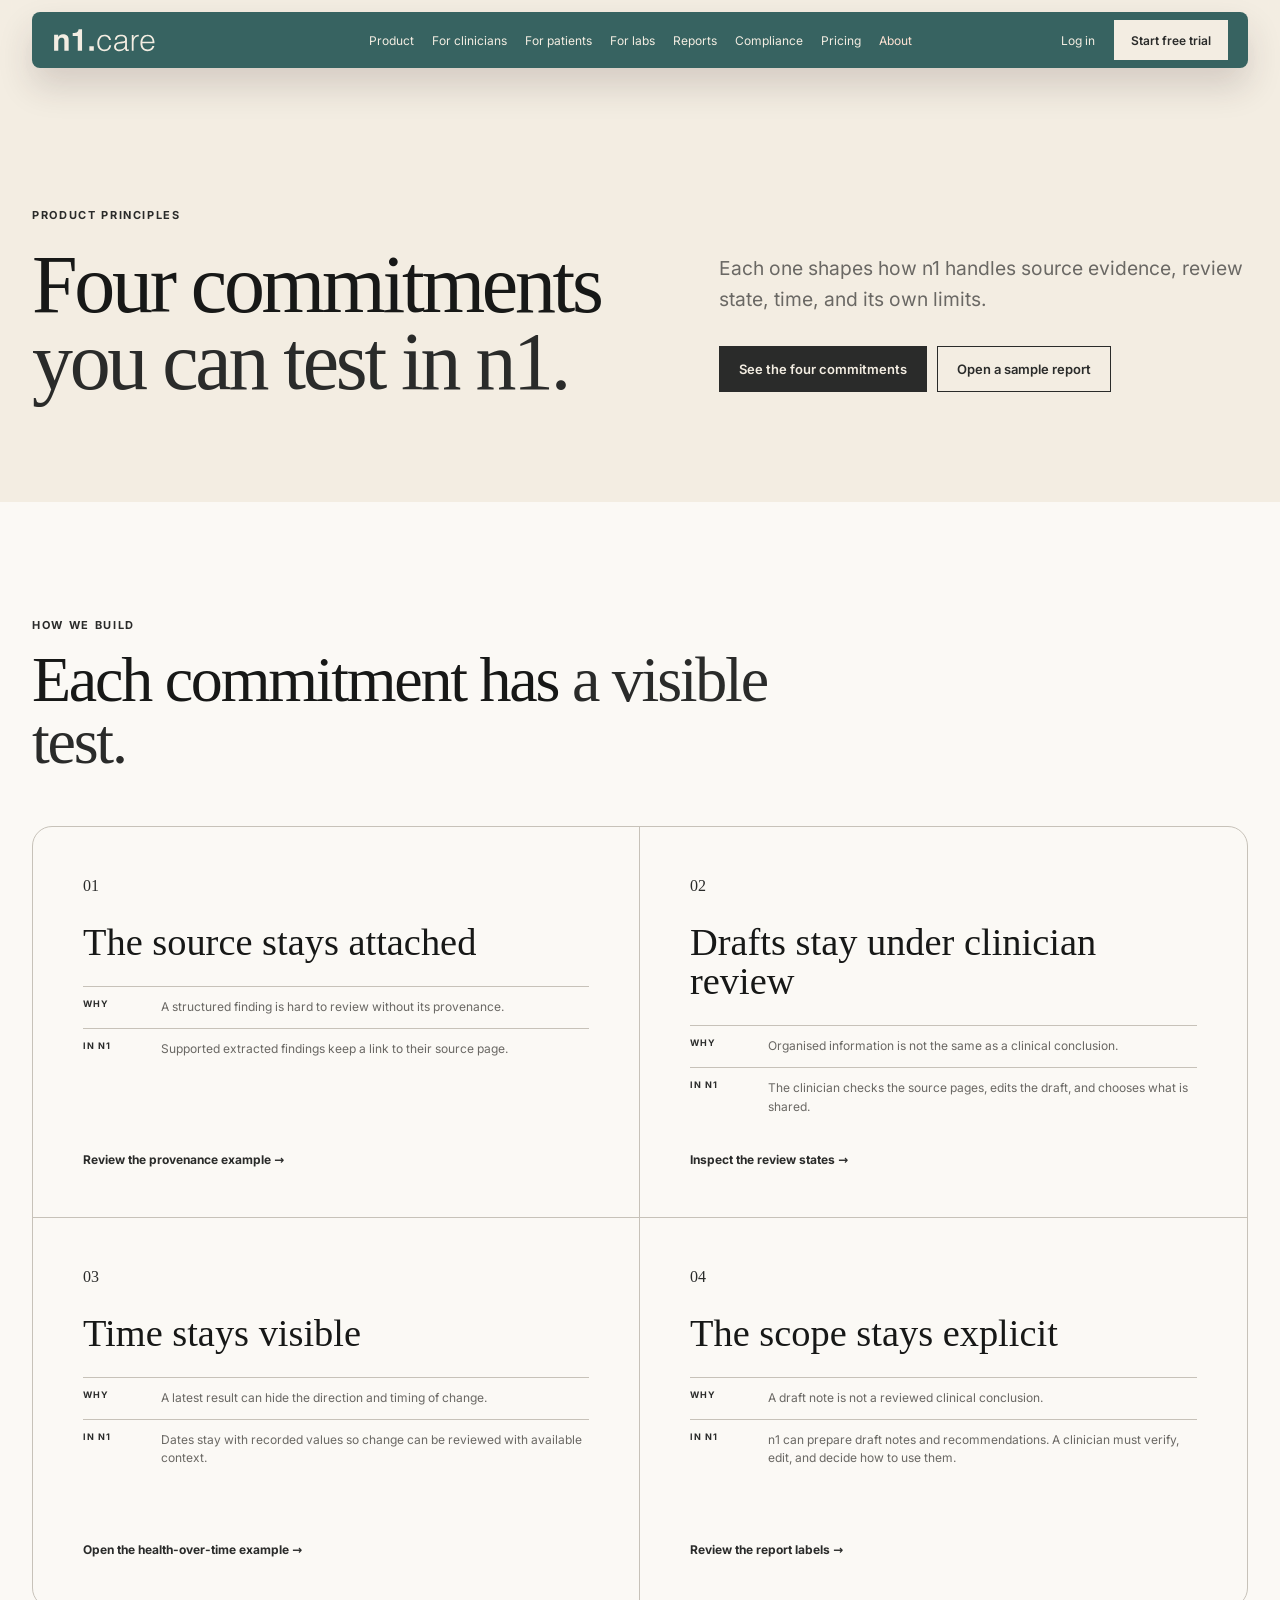
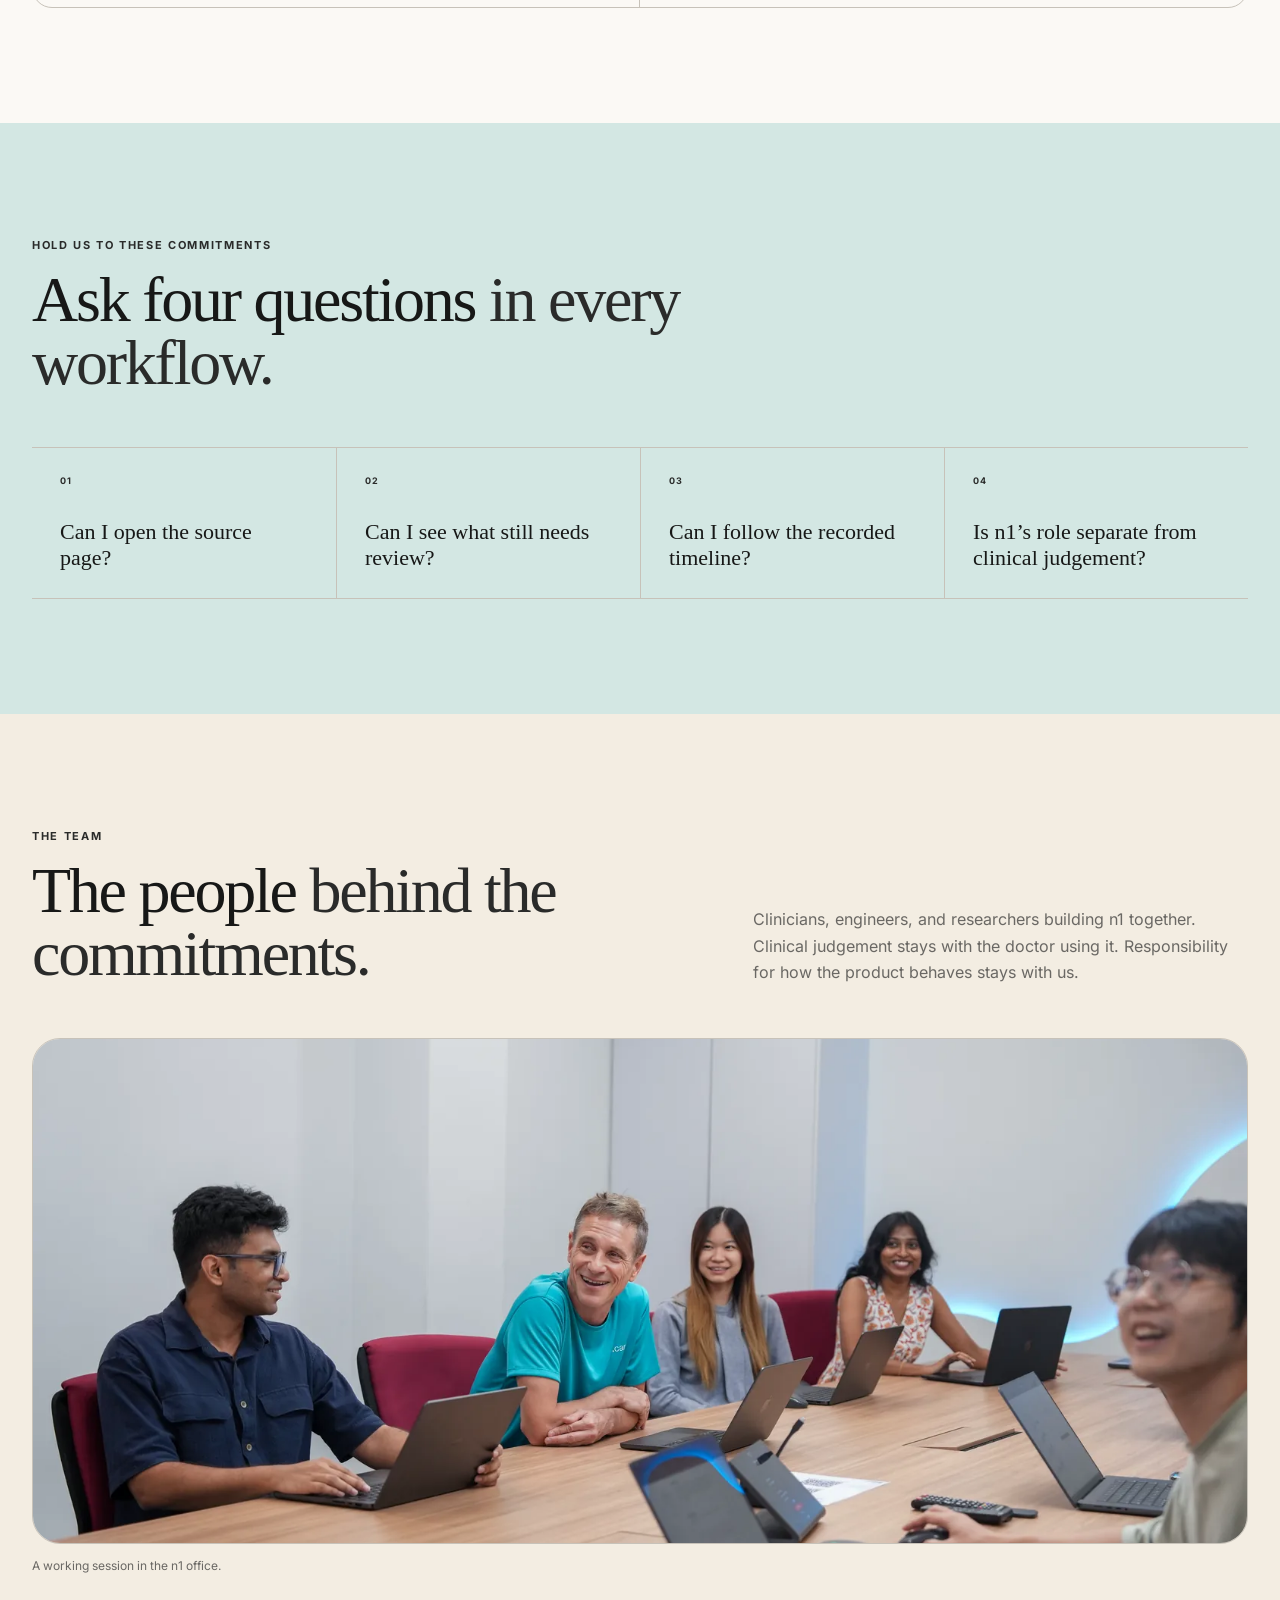
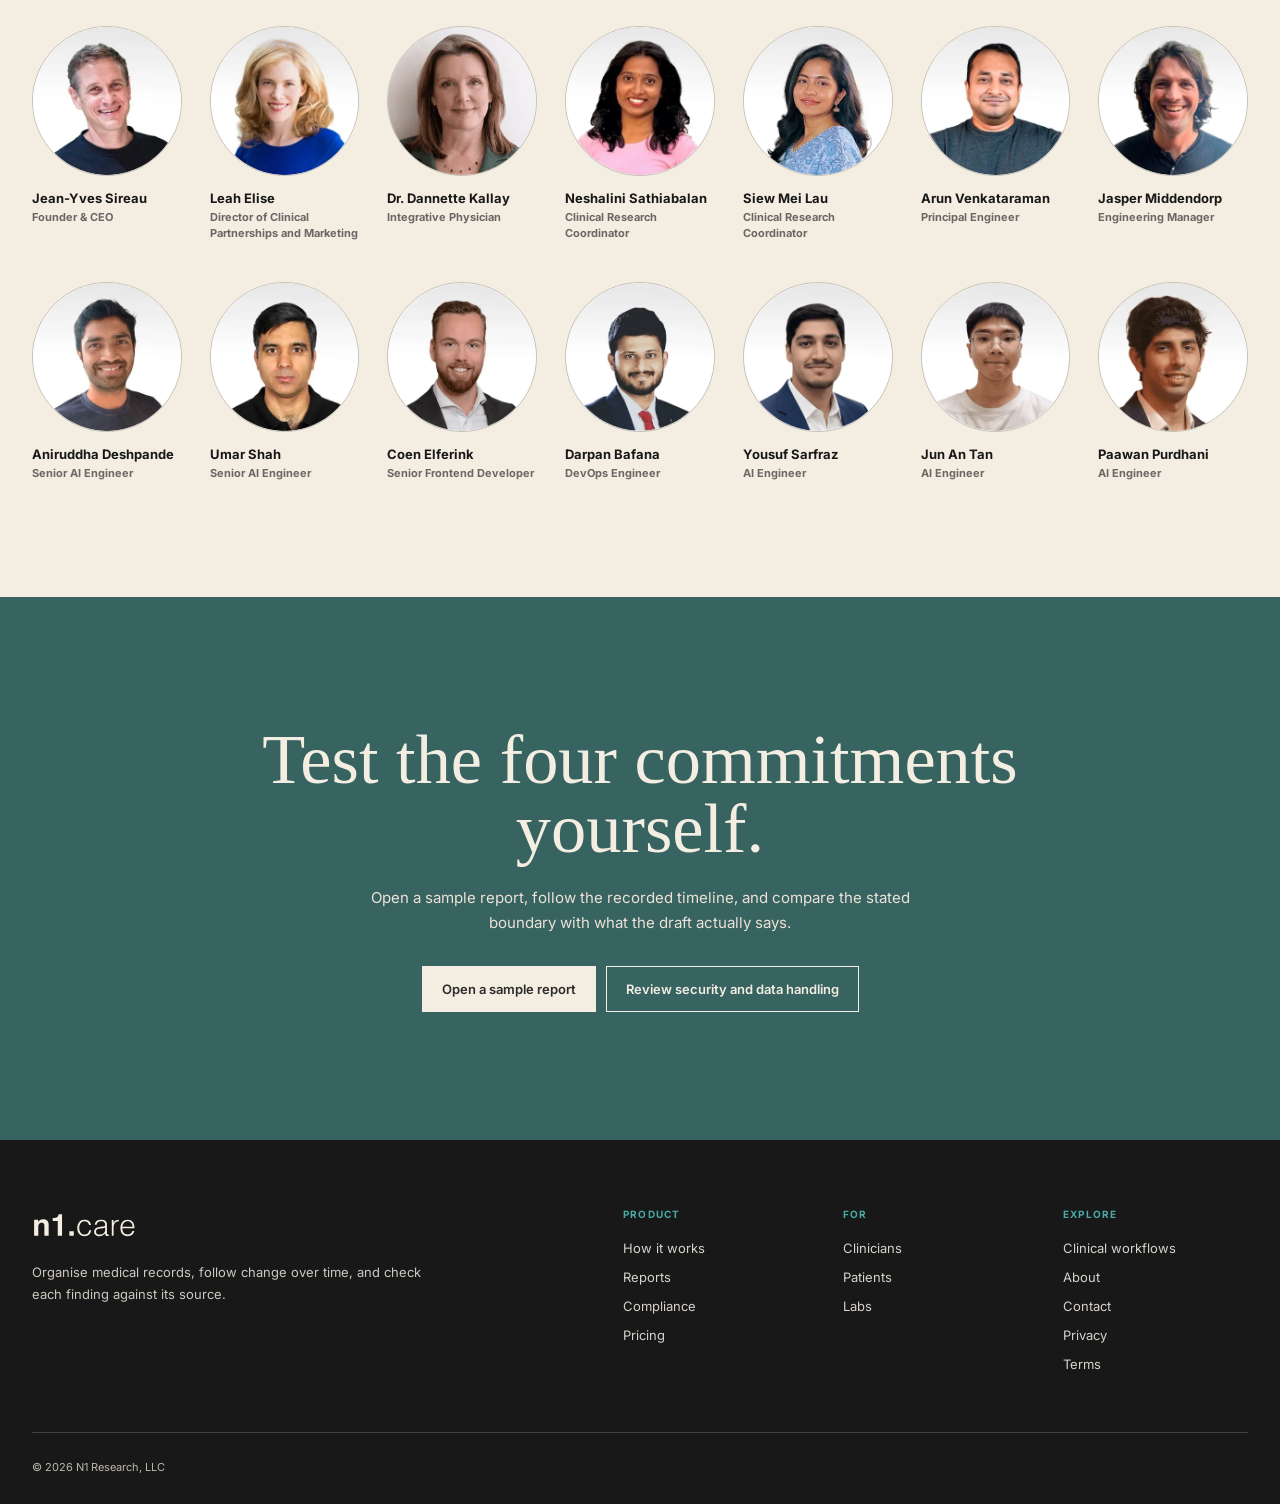
==== about.html @ 218a53e7 "Clarify about and reports copy; clinician review; smoked-birch; pipe titles" ====
<!doctype html>
<html lang="en">
<head>
<meta charset="utf-8">
<meta name="viewport" content="width=device-width,initial-scale=1">
<meta name="robots" content="noindex, nofollow">
<title>Product principles | n1.care</title>
<meta name="description" content="Four testable commitments that shape how n1 handles source evidence, review state, time, and clinical boundaries.">
  <meta name="theme-color" content="#2a2b2a">
<link rel="icon" href="assets/n1-logo.svg" type="image/svg+xml">
<link rel="stylesheet" href="art-directions.css">
<link rel="stylesheet" href="marketing-pages.css">
<link rel="stylesheet" href="buttons.css">
<link rel="stylesheet" href="brand-tokens.css">
<link rel="stylesheet" href="smoked-birch-overrides.css">
<script defer src="marketing-pages.js">
</script>
</head>
<body class="tonal marketing-page">
<a class="skip-link" href="#main">Skip to content</a>
<nav class="marketing-nav" aria-label="Primary navigation">
<div class="shell marketing-nav-inner">
<a href="index.html" aria-label="n1.care home">
<span class="logo" aria-hidden="true">
</span>
</a>
<div class="marketing-links">
<a href="product.html">Product</a>
<a href="clinicians.html">For clinicians</a>
<a href="patients.html">For patients</a>
<a href="labs.html">For labs</a>
<a href="reports.html">Reports</a>
<a href="compliance.html">Compliance</a>
<a href="pricing.html">Pricing</a>
<a href="about.html" aria-current="page">About</a>
</div>
<div class="marketing-actions">
<a class="login-link" href="https://app.n1.care/login">Log in</a>
<a class="button sm" href="https://app.n1.care/signup">Start free trial</a>
</div>
<button class="marketing-toggle" type="button" aria-label="Open navigation" aria-expanded="false">
<span>
</span>
</button>
</div>
</nav>
<main id="main">
<header class="page-hero">
<div class="shell page-hero-grid">
<div>
<span class="page-kicker">Product principles</span>
<h1>Four commitments <em>you can test in n1.</em>
</h1>
</div>
<div class="page-hero-copy">
<p>Each one shapes how n1 handles source evidence, review state, time, and its own limits.</p>
<div class="page-actions">
<a class="button" href="#principles">See the four commitments</a>
<a class="button secondary" href="Health_summary_demo-1.html">Open a sample report</a>
</div>
</div>
</div>
</header>
<section class="page-section paper" id="principles">
<div class="shell">
<div class="section-head">
<span class="page-kicker">How we build</span>
<h2>Each commitment has <em>a visible test.</em>
</h2>
</div>
<div class="principle-commitments">
<article class="principle-commitment">
<span>01</span>
<h3>The source stays attached</h3>
<dl><div><dt>Why</dt><dd>A structured finding is hard to review without its provenance.</dd></div><div><dt>In n1</dt><dd>Supported extracted findings keep a link to their source page.</dd></div></dl>
<a class="text-link" href="compliance.html#evidence">Review the provenance example →</a>
</article>
<article class="principle-commitment">
<span>02</span>
<h3>Drafts stay under clinician review</h3>
<dl><div><dt>Why</dt><dd>Organised information is not the same as a clinical conclusion.</dd></div><div><dt>In n1</dt><dd>The clinician checks the source pages, edits the draft, and chooses what is shared.</dd></div></dl>
<a class="text-link" href="compliance.html#report-review">Inspect the review states →</a>
</article>
<article class="principle-commitment">
<span>03</span>
<h3>Time stays visible</h3>
<dl><div><dt>Why</dt><dd>A latest result can hide the direction and timing of change.</dd></div><div><dt>In n1</dt><dd>Dates stay with recorded values so change can be reviewed with available context.</dd></div></dl>
<a class="text-link" href="LHR_demo-1.html">Open the health-over-time example →</a>
</article>
<article class="principle-commitment">
<span>04</span>
<h3>The scope stays explicit</h3>
<dl><div><dt>Why</dt><dd>A draft note is not a reviewed clinical conclusion.</dd></div><div><dt>In n1</dt><dd>n1 can prepare draft notes and recommendations. A clinician must verify, edit, and decide how to use them.</dd></div></dl>
<a class="text-link" href="reports.html">Review the report labels →</a>
</article>
</div>
</div>
</section>
<section class="page-section blush">
<div class="shell">
<div class="section-head"><span class="page-kicker">Hold us to these commitments</span><h2>Ask four questions <em>in every workflow.</em></h2></div>
<ol class="principle-questions"><li><span>01</span>Can I open the source page?</li><li><span>02</span>Can I see what still needs review?</li><li><span>03</span>Can I follow the recorded timeline?</li><li><span>04</span>Is n1’s role separate from clinical judgement?</li></ol>
</div>
</section>
<section class="page-section" id="team">
<div class="shell">
<div class="section-head split">
<div>
<span class="page-kicker">The team</span>
<h2>The people <em>behind the commitments.</em>
</h2>
</div>
<p>Clinicians, engineers, and researchers building n1 together. Clinical judgement stays with the doctor using it. Responsibility for how the product behaves stays with us.</p>
</div>
<figure class="team-photo">
<img src="assets/team-life/n1-team-table.webp" alt="Members of the n1 team working together around a table" width="1600" height="900" loading="lazy" decoding="async">
<figcaption>A working session in the n1 office.</figcaption>
</figure>
<div class="team-grid">
<article class="team-member"><img src="assets/team/jean-yves-sireau.webp" alt="Jean-Yves Sireau" width="320" height="320" loading="lazy" decoding="async"><b>Jean-Yves Sireau<span>Founder &amp; CEO</span></b></article>
<article class="team-member"><img src="assets/team/leah-elise.webp" alt="Leah Elise" width="320" height="320" loading="lazy" decoding="async"><b>Leah Elise<span>Director of Clinical Partnerships and Marketing</span></b></article>
<article class="team-member"><img src="assets/team/dannette-kallay.webp" alt="Dr. Dannette Kallay" width="320" height="275" loading="lazy" decoding="async"><b>Dr. Dannette Kallay<span>Integrative Physician</span></b></article>
<article class="team-member"><img src="assets/team/neshalini-sathiabalan.webp" alt="Neshalini Sathiabalan" width="320" height="320" loading="lazy" decoding="async"><b>Neshalini Sathiabalan<span>Clinical Research Coordinator</span></b></article>
<article class="team-member"><img src="assets/team/siew-mei-lau.webp" alt="Siew Mei Lau" width="320" height="320" loading="lazy" decoding="async"><b>Siew Mei Lau<span>Clinical Research Coordinator</span></b></article>
<article class="team-member"><img src="assets/team/arun-venkataraman.webp" alt="Arun Venkataraman" width="320" height="320" loading="lazy" decoding="async"><b>Arun Venkataraman<span>Principal Engineer</span></b></article>
<article class="team-member"><img src="assets/team/jasper-middendorp.webp" alt="Jasper Middendorp" width="320" height="320" loading="lazy" decoding="async"><b>Jasper Middendorp<span>Engineering Manager</span></b></article>
<article class="team-member"><img src="assets/team/aniruddha-deshpande.webp" alt="Aniruddha Deshpande" width="320" height="320" loading="lazy" decoding="async"><b>Aniruddha Deshpande<span>Senior AI Engineer</span></b></article>
<article class="team-member"><img src="assets/team/umar-shah.webp" alt="Umar Shah" width="320" height="320" loading="lazy" decoding="async"><b>Umar Shah<span>Senior AI Engineer</span></b></article>
<article class="team-member"><img src="assets/team/coen-elferink.webp" alt="Coen Elferink" width="320" height="320" loading="lazy" decoding="async"><b>Coen Elferink<span>Senior Frontend Developer</span></b></article>
<article class="team-member"><img src="assets/team/darpan-bafana.webp" alt="Darpan Bafana" width="320" height="320" loading="lazy" decoding="async"><b>Darpan Bafana<span>DevOps Engineer</span></b></article>
<article class="team-member"><img src="assets/team/yousuf-sarfraz.webp" alt="Yousuf Sarfraz" width="320" height="320" loading="lazy" decoding="async"><b>Yousuf Sarfraz<span>AI Engineer</span></b></article>
<article class="team-member"><img src="assets/team/jun-an-tan.webp" alt="Jun An Tan" width="320" height="320" loading="lazy" decoding="async"><b>Jun An Tan<span>AI Engineer</span></b></article>
<article class="team-member"><img src="assets/team/paawan-purdhani.webp" alt="Paawan Purdhani" width="320" height="320" loading="lazy" decoding="async"><b>Paawan Purdhani<span>AI Engineer</span></b></article>
</div>
</div>
</section>
<section class="page-close">
<div class="shell">
<h2>Test the four commitments yourself.</h2>
<p>Open a sample report, follow the recorded timeline, and compare the stated boundary with what the draft actually says.</p>
<div class="page-actions">
<a class="button" href="Health_summary_demo-1.html">Open a sample report</a>
<a class="button secondary" href="compliance.html">Review security and data handling</a>
</div>
</div>
</section>
</main>
<footer class="marketing-footer">
<div class="shell">
<div class="marketing-footer-top">
<div class="marketing-footer-brand">
<a href="index.html" aria-label="n1.care home">
<span class="logo" aria-hidden="true">
</span>
</a>
<p>Organise medical records, follow change over time, and check each finding against its source.</p>
</div>
<div class="marketing-footer-links">
<div>
<strong>Product</strong>
<a href="product.html">How it works</a>
<a href="reports.html">Reports</a>
<a href="compliance.html">Compliance</a>
<a href="pricing.html">Pricing</a>
</div>
<div>
<strong>For</strong>
<a href="clinicians.html">Clinicians</a>
<a href="patients.html">Patients</a>
<a href="labs.html">Labs</a>
</div>
<div>
<strong>Explore</strong>
<a href="case-studies.html">Clinical workflows</a>
<a href="about.html">About</a>
<a href="contact.html">Contact</a>
<a href="https://app.n1.care/privacy-policy">Privacy</a>
<a href="https://app.n1.care/terms-of-service">Terms</a>
</div>
</div>
</div>
<div class="marketing-footer-bottom">© 2026 N1 Research, LLC</div>
</div>
</footer>
</body>
</html>
---- art-directions.css ----
@font-face { font-family: "Inter"; src: url("assets/fonts/inter-400.woff2") format("woff2"); font-weight: 400; font-display: swap; }
@font-face { font-family: "Inter"; src: url("assets/fonts/inter-600.woff2") format("woff2"); font-weight: 600; font-display: swap; }
@font-face { font-family: "Inter"; src: url("assets/fonts/inter-700.woff2") format("woff2"); font-weight: 700; font-display: swap; }

/* Radius comes from brand-tokens.css (--n1-radius-*), which every page here
   loads. Nothing in this file states a corner in pixels any more: there used
   to be sixteen distinct literals across this file and marketing-pages.css —
   10, 12, 13, 16, 18, 20, 22, 24, 26, 30 — so two cards of the same weight
   could differ by 2px for no recoverable reason.

     sm/md   0px     every control: buttons, inputs, selects
     lg/xl   2/4px   hairline insets, progress bars, tiny doc glyphs
     2xl     8px     bars, chips, small insets
     3xl     12px    small cards, tiles, thumbnails
     4xl     20px    cards, panels, product surfaces — the workhorse
     5xl     28px    full-bleed frames and media
     full    9999px  pills, badges, toggles, avatars — never a button

   Pick the step that matches the surface's footprint. 50% stays literal
   because it means "circle", not a radius on a scale. */
:root { --sans: "Inter", ui-sans-serif, system-ui, sans-serif; --serif: Iowan Old Style, Baskerville, "Times New Roman", serif; --ease: cubic-bezier(.2,.75,.25,1); }
* { box-sizing: border-box; }
html { scroll-behavior: smooth; background: var(--wine); }
body { margin: 0; overflow-x: hidden; font-family: var(--sans); background: transparent; }
/* Full-viewport fixed colour layer (tennr-style): the whole page is one solid
   brand colour at every instant. It holds solid wine through the hero pin, then
   tweens to cream in one smooth temporal transition as the next section enters —
   never a spatial gradient band, never a muddy midpoint border. JS toggles
   .is-cream on it at the hero→.tonal-patterns seam. */
.scroll-bg { position: fixed; inset: 0; z-index: -1; pointer-events: none; background: var(--wine); transition: background-color .9s var(--ease); }
.scroll-bg.is-cream { background: var(--cream); }
img, svg, video, iframe { display: block; }
img, video { max-width: 100%; }
a { color: inherit; text-decoration: none; }
button { font: inherit; }
.sr-only { position: absolute; width: 1px; height: 1px; padding: 0; overflow: hidden; clip: rect(0,0,0,0); white-space: nowrap; border: 0; }
.skip-link { position: fixed; top: 8px; left: 8px; z-index: 1000; transform: translateY(-150%); padding: 10px 14px; background: #fff; color: #111; font-weight: 700; }
.skip-link:focus { transform: none; }
.shell { width: min(1320px, calc(100% - 64px)); margin-inline: auto; }
.logo { width: 104px; aspect-ratio: 258/87; display: block; background: currentColor; -webkit-mask: url("assets/n1-care-dark-green.svg") center/contain no-repeat; mask: url("assets/n1-care-dark-green.svg") center/contain no-repeat; }
.nav { position: absolute; z-index: 40; inset: 0 0 auto; height: 90px; display: flex; align-items: center; }
.nav-inner { width: min(1360px, calc(100% - 64px)); margin: auto; display: grid; grid-template-columns: 1fr auto 1fr; align-items: center; gap: 24px; }
.nav-links, .nav-actions { display: flex; align-items: center; gap: 22px; font-size: 13px; }
.nav-actions { justify-self: end; gap: 18px; }
/* Square, from --n1-radius-sm. The design system states the rule outright —
   "--n1-radius-full is for avatars and pills; it must never reach a button" —
   and the pages were breaking it in two different directions at once: this
   base rule made every CTA a 999px pill while `.tonal .button` overrode it to
   2px, so the motion heroes shipped a pill nav CTA directly above a squared-off
   hero CTA. Controls are square; only containers soften. */
.button { min-height: 46px; display: inline-flex; align-items: center; justify-content: center; gap: 13px; padding: 10px 19px; border: 1px solid currentColor; border-radius: var(--n1-radius-sm); font-size: 13px; font-weight: 600; transition: transform .2s ease, background .2s ease; }
.button:hover { transform: translateY(-2px); }
.eyebrow { margin: 0 0 22px; font-size: 11px; font-weight: 600; letter-spacing: .15em; text-transform: uppercase; }
.footer { padding: 72px 0 36px; }
.footer-row { padding-top: 30px; border-top: 1px solid currentColor; display: flex; align-items: end; justify-content: space-between; gap: 40px; }
.footer p { max-width: 450px; margin: 14px 0 0; font-size: 13px; line-height: 1.6; opacity: .65; }
.footer-links { display: flex; gap: 22px; font-size: 13px; }
.media-credit { position: absolute; right: 20px; bottom: 16px; z-index: 4; font-size: 10px; letter-spacing: .08em; text-transform: uppercase; opacity: .7; }

/* 01 — Neko-informed cinematic care. White editorial space, a saturated chapter and film-led storytelling. */
.cinema { --ink: #15322e; --chalk: #f6f3eb; --lime: #9fe3d4; --aqua: #70c9e8; --brick: #c75f49; background: #fff; color: var(--ink); }
.cinema .nav { color: #fff; }
.cinema .nav-inner { grid-template-columns: 1fr auto; }
.cinema .nav-links { display: none; }
.cinema .nav-actions .login { display: none; }
.cinema .button { background: #fff; color: var(--ink); border-color: #fff; }
.cinema-hero { position: relative; min-height: 100svh; overflow: hidden; display: grid; place-items: center; color: #fff; background: #172421; }
.cinema-hero video { position: absolute; inset: 0; width: 100%; height: 100%; object-fit: cover; object-position: 58% center; }
.cinema-hero::before { position: absolute; z-index: 1; inset: 0; content: ""; background: linear-gradient(180deg, rgba(9,19,17,.62), rgba(9,19,17,.14) 44%, rgba(9,19,17,.72)); }
.cinema-hero-copy { position: relative; z-index: 2; width: min(1100px, calc(100% - 56px)); padding: 150px 0 90px; text-align: center; }
.cinema-hero h1 { max-width: 1080px; margin: 0 auto; font-family: var(--sans); font-size: clamp(68px, 8.7vw, 132px); font-weight: 600; letter-spacing: -.07em; line-height: .88; }
.cinema-hero h1 em { color: var(--lime); font-family: var(--serif); font-weight: 400; }
.cinema-hero-copy > p:last-of-type { max-width: 630px; margin: 32px auto 0; font-size: clamp(16px,1.4vw,20px); line-height: 1.55; }
.cinema-scroll { position: absolute; z-index: 3; bottom: 24px; left: 50%; transform: translateX(-50%); font-size: 10px; letter-spacing: .16em; text-transform: uppercase; }
.cinema-intro { padding: clamp(130px,16vw,240px) 0; background: #fff; }
.cinema-intro-grid { display: grid; grid-template-columns: .65fr 1.7fr; gap: 8vw; }
.cinema-intro h2 { max-width: 980px; margin: 0; font-family: var(--sans); font-size: clamp(54px,7vw,104px); font-weight: 600; letter-spacing: -.06em; line-height: .94; }
.cinema-intro h2 em { color: var(--brick); font-family: var(--serif); font-weight: 400; }
.cinema-intro-copy { max-width: 580px; margin: 64px 0 0 auto; font-size: 19px; line-height: 1.65; }
.cinema-story { padding: 34px; background: var(--ink); color: var(--chalk); }
.cinema-story-frame { min-height: 820px; display: grid; grid-template-columns: .82fr 1.18fr; overflow: hidden; border-radius: var(--n1-radius-5xl); background: #244b44; }
.cinema-story-copy { padding: clamp(64px,7vw,110px); display: flex; flex-direction: column; justify-content: space-between; }
.cinema-story h2 { max-width: 600px; margin: 0; font-family: var(--sans); font-size: clamp(52px,5.6vw,84px); font-weight: 600; letter-spacing: -.06em; line-height: .95; }
.cinema-story p { max-width: 470px; margin: 28px 0 0; color: rgba(246,243,235,.72); font-size: 17px; line-height: 1.65; }
.story-steps { margin: 62px 0 0; padding: 0; list-style: none; }
.story-steps li { padding: 18px 0; border-top: 1px solid rgba(246,243,235,.22); display: grid; grid-template-columns: 42px 1fr; font-size: 14px; }
.story-steps li:first-child { color: var(--lime); }
.cinema-product-wrap { padding: 34px 34px 34px 0; }
.cinema-browser { height: 100%; min-height: 720px; overflow: hidden; border-radius: var(--n1-radius-5xl); background: #fff; box-shadow: 0 35px 90px rgba(0,0,0,.35); }
.browser-bar { height: 52px; display: flex; align-items: center; justify-content: space-between; padding: 0 19px; border-bottom: 1px solid #e5e9e7; color: #52615e; font-size: 11px; }
.browser-dots { color: var(--brick); letter-spacing: 4px; }
.cinema-browser iframe { width: 150%; height: 1000px; border: 0; transform: scale(.67); transform-origin: 0 0; pointer-events: none; }
.cinema-chapter { padding: clamp(120px,15vw,220px) 0; background: var(--lime); }
.cinema-chapter-grid { display: grid; grid-template-columns: 1.45fr .55fr; gap: 10vw; align-items: end; }
.cinema-chapter h2 { margin: 0; font-family: var(--sans); font-size: clamp(58px,7.8vw,116px); font-weight: 600; letter-spacing: -.065em; line-height: .9; }
.cinema-chapter p { margin: 0; font-size: 18px; line-height: 1.6; }
.cinema-principles { background: #fff; }
.cinema-principle { min-height: 290px; padding: 48px 0; border-bottom: 1px solid #cdd8d4; display: grid; grid-template-columns: 110px 1fr .72fr; gap: 5vw; align-items: center; }
.cinema-principle strong { font-family: var(--sans); font-size: 48px; font-weight: 600; letter-spacing: -.05em; }
.cinema-principle h3 { margin: 0; font-family: var(--sans); font-size: clamp(40px,4.6vw,66px); font-weight: 600; letter-spacing: -.055em; }
.cinema-principle p { margin: 0; line-height: 1.6; opacity: .72; }

/* 02 — Tennr-informed tonal intelligence. One bold world, geometric signals, then cream editorial depth. */
/* wine / berry / peach / cream / ink are NOT declared here. They live in
   brand-tokens.css, which every page carrying this direction loads, and which
   is generated from the design system's ramps. This block used to re-declare
   all five as literal hex at the same specificity, so the canonical values won
   only by virtue of loading later — and the copies had already drifted (ink
   #24212a against the canonical #28221b). --mist has no counterpart in the
   token file and is the one colour this direction still owns. */
.tonal { --mist: #d7cec3; background: var(--cream); color: var(--ink); }
.tonal .nav { color: var(--cream); }
/* No .tonal .button rule here any more. It hard-coded a cream button with wine
   text — right for the wine hero it was written against, invisible everywhere
   else, and on n1-care-homepage-tonal-intelligence.html it painted the intro
   section's primary CTA cream-on-cream so only the label showed. buttons.css
   already replaces it with surface-scoped --button-* tokens that invert on dark
   grounds, and it calls itself the single source of truth, so this competing
   rule is deleted rather than left to lose the cascade silently. Every .tonal
   page now loads buttons.css; .cinema and .fusion keep their own one-line rules
   below because those directions are dark-grounded throughout. */
.tonal-hero { position: relative; min-height: 100svh; display: flex; align-items: center; overflow: hidden; padding: 120px 0 60px; box-sizing: border-box; color: var(--cream); background: transparent; }
/* Hero is transparent over the fixed .scroll-bg layer. The whole page holds solid
   brand wine through the hero pin; the switch into cream happens on .scroll-bg in one
   smooth temporal transition as the next section enters — not a gradient band. */
/* .scroll-bg only exists on the motion pages. Without it the transparent hero
   falls through to the cream body and the entire cream hero — nav, headline,
   standfirst — renders invisible at 1.00:1. The static page paints its own. */
.tonal:not(.tonal-motion) .tonal-hero { background: var(--wine); }
/* .scroll-bg is declared z-index:-1, but body is not a stacking context, so that
   -1 resolved against the ROOT — which paints negative layers before body's own
   background box, not after it. The fixed colour layer was therefore painted
   behind body's opaque cream on every motion page: the cream hero rendered
   cream-on-cream at 1.00:1, and the cinema direction's sea-glass gradient had
   never been visible at all. isolation:isolate makes body the stacking context
   the -1 was always written against, so .scroll-bg lands above body's background
   and below all content. It does not establish a containing block, so the fixed
   nav and the pinned hero are unaffected. */
.tonal-motion { isolation: isolate; }
.tonal-orbit { position: absolute; right: -7vw; top: 80px; width: min(72vw,980px); aspect-ratio: 1; border: 1px solid rgba(244,237,223,.3); border-radius: 50%; }
.tonal-orbit::before, .tonal-orbit::after { position: absolute; inset: 14%; border: 1px solid rgba(244,237,223,.32); border-radius: 50%; content: ""; }
.tonal-orbit::after { inset: 29%; background: radial-gradient(circle, var(--peach) 0 4%, transparent 4.5%), repeating-conic-gradient(from 0deg, rgba(244,237,223,.42) 0 .8deg, transparent .8deg 8deg); mask: radial-gradient(circle, transparent 0 46%, #000 46.5%); }
.tonal-scroll-sequence { position: relative; height: 400svh; background: transparent; }
/* Sequence is transparent over the fixed .scroll-bg (solid wine). The switch into cream
   is one smooth temporal transition on .scroll-bg as .tonal-patterns enters — no spatial
   gradient band, no hard edge. --release still drives the hero-content fade-out below. */
.tonal-scroll-sticky { position: sticky; top: 0; height: 100svh; overflow: hidden; }
.tonal-orbit-wrap { position: absolute; right: calc(50% - 680px); top: 50%; transform: translateY(-50%); width: min(60vw,920px); aspect-ratio: 1; opacity: 1; transition: opacity .65s ease, transform .8s var(--ease); }
@media (max-width: 1400px) { .tonal-orbit-wrap { right: -4vw; } }
.tonal-motion .tonal-orbit-wrap .tonal-orbit { position: relative; right: auto; top: auto; width: 100%; }
.tonal-scroll-sequence.is-engaged .tonal-orbit-wrap { opacity: 0; transform: scale(.92); }
.tonal-motion .tonal-orbit { border-top-color: rgba(244,237,223,.5); border-right-color: rgba(244,237,223,.16); animation: tonal-orbit-load-focus 4s cubic-bezier(.2,.7,.2,1) both, tonal-orbit-outer-turn 180s linear 4s infinite; transform-origin: center; will-change: filter, opacity, transform; }
.tonal-motion .tonal-orbit::before { border-top-color: rgba(72,169,166,.58); border-left-color: rgba(244,237,223,.14); animation: tonal-orbit-middle-align 4s cubic-bezier(.2,.7,.2,1) both, tonal-orbit-middle-turn 120s linear 4s infinite reverse; transform-origin: center; }
.tonal-motion .tonal-orbit::after { border-top-color: rgba(244,237,223,.58); border-right-color: rgba(244,237,223,.14); animation: tonal-orbit-inner-align 4s cubic-bezier(.2,.7,.2,1) both, tonal-orbit-inner-turn 100s linear 4s infinite; transform-origin: center; }
.tonal-motion .tonal-orbit::before, .tonal-motion .tonal-orbit::after { transition: border-color .7s ease, filter .7s ease, opacity .7s ease; }
.tonal-function-stage { position: absolute; z-index: 1; right: calc(50% - 660px); top: 50%; transform: translateY(-50%); width: min(45vw,620px); height: min(600px, 75vh); opacity: 1; pointer-events: none; transition: opacity .6s ease, transform .8s var(--ease); }
@media (max-width: 1400px) { .tonal-function-stage { right: 3vw; } }
.tonal-function-panel { position: absolute; inset: 0; display: grid; place-items: center; opacity: 0; transform: translateY(34px) scale(.95); transition: opacity .55s ease, transform .8s var(--ease); }
.tonal-scroll-sequence[data-step="0"] [data-visual="0"], .tonal-scroll-sequence[data-step="1"] [data-visual="1"], .tonal-scroll-sequence[data-step="2"] [data-visual="2"] { opacity: 1; transform: translateY(0) scale(1); }
.visual-kicker { color: var(--wine); font-size: 9px; font-weight: 700; letter-spacing: .15em; text-transform: uppercase; }
.record-sheet { position: absolute; width: min(88%,530px); height: 490px; border-radius: var(--n1-radius-4xl); background: var(--cream); box-shadow: 0 30px 80px rgba(60,14,31,.26); }
.record-sheet-back { transform: translate(38px,-28px) rotate(5deg); opacity: .38; }
.record-sheet-middle { transform: translate(20px,-14px) rotate(2deg); opacity: .66; }
.record-sheet-front { padding: 42px; color: var(--ink); }
.tonal-scroll-sequence[data-step="0"] .record-sheet-back { animation: tonal-record-back .85s var(--ease) both; }
.tonal-scroll-sequence[data-step="0"] .record-sheet-middle { animation: tonal-record-middle .75s .06s var(--ease) both; }
.tonal-scroll-sequence[data-step="0"] .record-sheet-front { animation: tonal-record-front .65s .12s var(--ease) both; }
.record-person { margin: 28px 0 34px; display: flex; align-items: center; gap: 14px; }
.record-person i { width: 46px; height: 46px; display: grid; place-items: center; border-radius: 50%; background: var(--wine); color: var(--cream); font-style: normal; font-size: 12px; }
.record-person strong, .record-person small { display: block; }
.record-person strong { font-family: var(--serif); font-size: 25px; font-weight: 400; }
.record-person small { margin-top: 3px; font-size: 11px; opacity: .55; }
.record-row { padding: 19px 0; border-top: 1px solid #cfc3b4; display: flex; justify-content: space-between; gap: 20px; font-size: 13px; }
.record-row b { color: var(--wine); font-weight: 600; }
.pattern-card { width: min(94%,590px); padding: 42px 42px 30px; border: 1px solid rgba(244,237,223,.3); border-radius: var(--n1-radius-4xl); background: rgba(76,19,39,.42); color: var(--cream); box-shadow: 0 30px 80px rgba(60,14,31,.2); }
.pattern-card .visual-kicker { color: var(--peach); }
.pattern-card > strong { max-width: 440px; display: block; margin-top: 16px; font-family: var(--serif); font-size: 35px; font-weight: 400; line-height: 1.05; }
.pattern-card svg { width: 100%; margin-top: 32px; overflow: visible; }
.pattern-grid { fill: none; stroke: rgba(244,237,223,.14); stroke-width: 1; }
.pattern-line { fill: none; stroke: var(--peach); stroke-linecap: round; stroke-width: 4; stroke-dasharray: 720; stroke-dashoffset: 720; }
.tonal-scroll-sequence[data-step="1"] .pattern-line { animation: tonal-pattern-draw 1.3s .15s var(--ease) forwards; }
.pattern-points { fill: var(--cream); opacity: 0; }
.tonal-scroll-sequence[data-step="1"] .pattern-points { animation: tonal-pattern-points .45s 1s ease forwards; }
.pattern-axis { display: flex; justify-content: space-between; color: rgba(244,237,223,.54); font-size: 9px; }
.tonal-evidence-visual { grid-template-columns: 1fr 70px 1fr; align-content: center; }
.evidence-statement, .evidence-sources { padding: 32px; border-radius: var(--n1-radius-4xl); background: var(--cream); color: var(--ink); box-shadow: 0 24px 60px rgba(60,14,31,.22); }
.evidence-statement strong { display: block; margin-top: 18px; font-family: var(--serif); font-size: 28px; font-weight: 400; line-height: 1.15; }
.evidence-link { height: 1px; background: var(--peach); transform: scaleX(0); transform-origin: left; }
.tonal-scroll-sequence[data-step="2"] .evidence-link { animation: tonal-evidence-link .65s .45s var(--ease) forwards; }
.evidence-sources > div { padding: 15px 0; border-top: 1px solid #cfc3b4; display: grid; grid-template-columns: 25px 1fr auto; align-items: center; gap: 8px; }
.evidence-sources > div:first-of-type { margin-top: 18px; }
.evidence-sources i { color: var(--wine); font-style: normal; font-size: 10px; }
.evidence-sources p { margin: 0; font-size: 11px; line-height: 1.3; }
.evidence-sources small { opacity: .55; }
.evidence-sources b { color: var(--wine); font-weight: 400; }
.tonal-scroll-sequence[data-step="2"] .evidence-statement { animation: tonal-evidence-statement .7s var(--ease) both; }
.tonal-scroll-sequence[data-step="2"] .evidence-sources { animation: tonal-evidence-sources .7s .25s var(--ease) both; }
.tonal-scroll-dots { position: absolute; z-index: 8; left: 22px; top: 50%; display: flex; flex-direction: column; gap: 14px; opacity: 0; pointer-events: none; transform: translate(-12px,-50%); transition: opacity .45s ease, transform .6s var(--ease); }
.tonal-scroll-sequence.is-engaged .tonal-scroll-dots { opacity: 1; pointer-events: auto; transform: translate(0,-50%); }
.tonal-scroll-dots button { width: 13px; height: 13px; padding: 0; border: 1px solid rgba(244,237,223,.6); border-radius: 50%; background: transparent; cursor: pointer; transition: background-color .4s ease, border-color .4s ease, transform .4s var(--ease); }
.tonal-scroll-dots button.is-active { border-color: var(--peach); background: var(--peach); transform: scale(1.22); }
.tonal-scroll-dots button:focus-visible { outline: 2px solid var(--cream); outline-offset: 4px; }
@keyframes tonal-orbit-load-focus {
  0% { filter: blur(5px); opacity: .18; transform: rotate(-22deg) scale(.965); }
  45% { filter: blur(2px); opacity: .58; transform: rotate(-7deg) scale(.988); }
  100% { filter: blur(0); opacity: 1; transform: rotate(0) scale(1); }
}
@keyframes tonal-orbit-middle-align { from { transform: rotate(48deg); } to { transform: rotate(0); } }
@keyframes tonal-orbit-inner-align { from { transform: rotate(-96deg); } to { transform: rotate(0); } }
@keyframes tonal-orbit-outer-turn { to { transform: rotate(1turn); } }
@keyframes tonal-orbit-middle-turn { to { transform: rotate(1turn); } }
@keyframes tonal-orbit-inner-turn { to { transform: rotate(1turn); } }
@keyframes tonal-record-back { from { opacity: 0; transform: translate(74px,-40px) rotate(10deg); } }
@keyframes tonal-record-middle { from { opacity: 0; transform: translate(52px,-20px) rotate(6deg); } }
@keyframes tonal-record-front { from { opacity: 0; transform: translateY(38px) scale(.96); } }
@keyframes tonal-pattern-draw { to { stroke-dashoffset: 0; } }
@keyframes tonal-pattern-points { to { opacity: 1; } }
@keyframes tonal-evidence-link { to { transform: scaleX(1); } }
@keyframes tonal-evidence-statement { from { opacity: 0; transform: translateX(-28px); } }
@keyframes tonal-evidence-sources { from { opacity: 0; transform: translateX(28px); } }
@keyframes tonal-copy-enter { from { opacity: .25; transform: translateY(14px); } }
.eyebrow-pill { display: inline-flex; align-items: center; gap: 10px; padding: 6px 16px; border-radius: 999px; background: rgba(244,237,223,.12); border: 1px solid rgba(244,237,223,.22); color: var(--cream); font-size: 11px; font-weight: 600; letter-spacing: .12em; text-transform: uppercase; width: fit-content; }
.pill-dot { width: 7px; height: 7px; border-radius: 50%; background: var(--peach); box-shadow: 0 0 10px var(--peach); }
.hero-subtext { margin: 0; font-size: clamp(16px, 1.5vw, 19px); line-height: 1.6; color: rgba(244, 237, 223, 0.9); max-width: 540px; }
.hero-cta-group { display: flex; align-items: center; gap: 20px; margin-top: 8px; flex-wrap: wrap; }
.hero-secondary-link { color: var(--cream); font-size: 15px; font-weight: 500; text-decoration: none; opacity: .88; transition: opacity .2s ease; }
.hero-secondary-link:hover { opacity: 1; text-decoration: underline; }
.app-window-chrome { display: flex; align-items: center; justify-content: space-between; padding-bottom: 16px; margin-bottom: 20px; border-bottom: 1px solid rgba(36, 33, 42, 0.12); }
.window-dots { display: flex; gap: 6px; }
.window-dots i { width: 9px; height: 9px; border-radius: 50%; background: #dcd0c2; }
.window-tag { font-size: 10px; font-weight: 600; letter-spacing: .12em; text-transform: uppercase; color: rgba(36, 33, 42, 0.48); }
.badge-pill { display: inline-flex; align-items: center; padding: 4px 10px; border-radius: 999px; background: rgba(36, 33, 42, 0.06); color: var(--ink); font-size: 12px; font-weight: 600; }
.badge-pill.ok { background: rgba(30, 120, 90, 0.12); color: #125e42; }
.badge-pill.warn { background: rgba(220, 80, 50, 0.12); color: #a82e18; }
.tonal-hero-inner { position: relative; z-index: 2; display: flex; align-items: center; }
.tonal-copy-block { max-width: 680px; display: flex; flex-direction: column; gap: 20px; }
.tonal-copy-block.is-refreshing { animation: tonal-copy-enter .55s var(--ease) both; }
.tonal-hero h1 { max-width: 680px; margin: 0; font-family: var(--serif); font-size: clamp(34px, 3.8vw, 58px); font-weight: 400; letter-spacing: -.03em; line-height: 1.05; }
.tonal-scroll-sequence.is-engaged .tonal-hero h1 { max-width: 640px; font-size: clamp(30px, 3.2vw, 48px); }
.tonal-hero h1 em { color: var(--peach); font-style: normal; font-weight: 400; }
/* A flex column that owns its own spacing. It used to be `display: block`, which
   left every child to patch its own gap: .tonal-hero-cta existed only to stop a
   stretched full-width button, .hero-actions carried a margin-top duplicated in
   a page's inline <style>, and the static homepage got none of it. align-items
   keeps the CTA at its natural width without a width: max-content patch. */
.tonal-hero-bottom { display: flex; flex-direction: column; align-items: start; gap: 24px; margin-top: 32px; }
.tonal-hero-bottom p { margin: 0; font-size: 18px; line-height: 1.6; max-width: 520px; }
/* Two or more CTAs sit in a row inside that column. Declared here rather than in
   one page's inline <style>, so any hero can use it. */
.hero-actions { display: flex; flex-wrap: wrap; gap: 12px; }
.tonal-motion .tonal-hero-bottom { width: min(520px,100%); margin-left: 0; }
.tonal-strip { display: grid; grid-template-columns: repeat(3,1fr); background: var(--wine); color: var(--cream); border-top: 1px solid rgba(244,237,223,.28); }
.tonal-strip div, .tonal-strip button { min-height: 170px; padding: 30px 36px; border: 0; border-right: 1px solid rgba(244,237,223,.28); display: flex; flex-direction: column; justify-content: space-between; color: inherit; font: inherit; text-align: left; }
.tonal-strip span { font-size: 10px; letter-spacing: .14em; text-transform: uppercase; opacity: .84; }
.tonal-strip strong { font-family: var(--serif); font-size: 34px; font-weight: 400; }
.tonal-motion .tonal-hero-bottom { transition: opacity .4s ease, transform .6s var(--ease); }
.tonal-motion .tonal-scroll-sequence.is-engaged .tonal-hero-bottom { opacity: 0; transform: translateY(-18px); }
.tonal-motion .nav { position: fixed; padding-top: 0; height: 64px; transition: padding-top .4s var(--ease); }
.tonal-motion .nav.is-past-hero { padding-top: 12px; }
/* The floating bar is a container, so it softens — but to --n1-radius-2xl, the
   top of the scale, not to a 999px pill. A full-bleed nav is not an avatar or a
   badge, and at 1360px wide the pill radius rounded the ends into something
   generic that fought the sharp type. The CTA inside it keeps the square base;
   only its height and padding shrink for the bar. */
.tonal-motion .nav-inner { border-radius: var(--n1-radius-2xl); transition: background-color .4s ease, box-shadow .4s ease, padding .4s var(--ease); }
.tonal-motion .nav .button { min-height: 40px; padding: 8px 18px; }
.tonal-motion .logo { width: 88px; }
.tonal-motion .nav.is-past-hero .nav-inner { background: var(--berry); padding: 8px 20px; box-shadow: 0 12px 30px rgba(36,21,28,.22); }
.tonal-motion .tonal-hero-inner { transition: opacity .06s linear, transform .06s linear; }
.tonal-motion .tonal-scroll-sequence.is-engaged .tonal-hero-inner { opacity: calc(1 - var(--release,0)); transform: translateY(calc(var(--release,0) * -26px)) scale(calc(1 - var(--release,0) * .03)); }
.tonal-motion .tonal-scroll-sequence.is-engaged .tonal-function-stage { opacity: calc(1 - var(--release,0)); transform: translateX(calc(var(--release,0) * -16px)) scale(calc(1 - var(--release,0) * .06)); }
.tonal-motion .tonal-scroll-sequence.is-engaged .tonal-scroll-dots { opacity: calc(1 - var(--release,0)); }
/* .tonal-intro had no base rules at all — only a responsive override at the
   bottom of this file and a media-query font-size, both of which assumed rules
   that were never written. It therefore shipped at browser defaults: a 24px
   bold Inter h2, no padding, no grid, and a paragraph running the full 1360px
   shell, sitting directly above the fully art-directed .tonal-lab. These are the
   missing rules, in this direction's own language — serif display, the .75/1.25
   split .tonal-deep-head already uses, and copy held to a readable measure.
   Ground stays transparent so the section works over the fixed .scroll-bg if it
   is ever used on a motion page, exactly like .tonal-patterns below. */
.tonal-intro { padding: clamp(96px,10vw,150px) 0; background: transparent; }
.tonal-intro-grid { display: grid; grid-template-columns: .75fr 1.25fr; gap: 7vw; align-items: start; }
.tonal-intro h2 { margin: 0; font-family: var(--serif); font-size: clamp(40px,5vw,68px); font-weight: 400; letter-spacing: -.04em; line-height: 1.02; text-wrap: balance; }
.tonal-intro-copy { display: flex; flex-direction: column; align-items: start; gap: 32px; max-width: 62ch; }
.tonal-intro-copy p { margin: 0; font-size: 19px; line-height: 1.65; }

.tonal-patterns { padding: clamp(88px,8vw,112px) 0; background: transparent; }
.tonal-patterns-grid { display: grid; grid-template-columns: 1fr 1fr; gap: clamp(48px,6vw,96px); align-items: center; }
.tonal-patterns-copy h2 { margin: 0 0 34px; font-family: var(--serif); font-size: clamp(40px,4.6vw,60px); font-weight: 400; letter-spacing: -.03em; line-height: 1.08; }
.tonal-patterns-copy h2 em { font-style: italic; }
.tonal-check-list { display: flex; flex-direction: column; gap: 20px; margin: 0; padding: 0; list-style: none; }
.tonal-check-list li { display: flex; align-items: flex-start; gap: 14px; font-size: 16px; line-height: 1.55; }
.tonal-check { flex-shrink: 0; width: 22px; height: 22px; margin-top: 2px; color: var(--wine); }
/* Clean warm stage (ultralight pattern): a calm symmetric peach-rose wash (top mirrors bottom)
   with a faint orbit-ring field behind a single projected patient screen. Crisp brand-edged card
   (wine hairline + peach toolbar), never masked or faded. Brand colours only: wine / berry / peach / cream. */
.tonal-patterns-media { position: relative; width: 100%; aspect-ratio: 1/1; overflow: hidden; border-radius: var(--n1-radius-5xl); pointer-events: none; background: linear-gradient(180deg, #fbe7d6 0%, #f6ddd9 50%, #fbe7d6 100%); }
.tonal-patterns-media::before { content: ""; position: absolute; inset: -22%; background: repeating-radial-gradient(circle at 50% 44%, transparent 0 43px, rgba(133,47,72,.05) 43px 44px); pointer-events: none; }
.projected-screen { position: absolute; z-index: 1; left: 7%; right: 7%; top: 50%; border: 1px solid #e3d4c2; border-radius: var(--n1-radius-4xl); background: #fff; overflow: hidden; box-shadow: 0 28px 56px -26px rgba(60,14,31,.36), 0 10px 22px rgba(60,14,31,.14); transform: translateY(-50%); animation: screen-rise .9s var(--ease) both, screen-float 9s ease-in-out 1s infinite; }
.screen-chrome { display: flex; align-items: center; justify-content: space-between; padding: 12px 26px; background: #faf4ea; border-bottom: 1px solid #e6d9c7; }
.screen-brand { display: inline-flex; align-items: center; gap: 9px; font-size: 10px; font-weight: 700; letter-spacing: .1em; text-transform: uppercase; color: var(--wine); }
.screen-brand i { width: 9px; height: 9px; border-radius: var(--n1-radius-lg); background: var(--peach); }
.screen-dots { display: flex; gap: 6px; }
.screen-dots i { width: 8px; height: 8px; border-radius: 50%; background: #e0d2c0; }
.screen-body { padding: 20px 26px 22px; }
.screen-patient { display: flex; align-items: center; gap: 13px; }
.screen-avatar { flex-shrink: 0; width: 42px; height: 42px; border-radius: 50%; background: var(--wine); color: var(--cream); display: grid; place-items: center; font-size: 13px; font-weight: 700; box-shadow: 0 0 0 4px rgba(72,169,166,.22); }
.screen-patient strong { display: block; font-family: var(--serif); font-size: 22px; font-weight: 400; color: var(--ink); line-height: 1.1; }
.screen-patient small { display: block; margin-top: 2px; font-size: 11px; color: var(--ink); opacity: .5; }
.screen-progress { height: 2px; margin: 16px -26px 0; background: #efe4d2; overflow: hidden; }
.screen-progress span { display: block; height: 100%; background: var(--peach); transform-origin: left; animation: screen-progress 12s ease-in-out infinite; }
.screen-steps { position: relative; height: 200px; margin-top: 16px; }
.screen-step { position: absolute; inset: 0; display: flex; flex-direction: column; justify-content: center; opacity: 0; }
.screen-step:last-of-type { opacity: 1; }
.step-upload { animation: step-0 12s ease-in-out infinite; }
.step-extract { animation: step-1 12s ease-in-out infinite; }
.step-visualise { animation: step-2 12s ease-in-out infinite; }
.step-review { animation: step-3 12s ease-in-out infinite; }
.screen-steptitle { margin: 0 0 12px; font-family: var(--serif); font-size: 19px; font-weight: 400; color: var(--ink); line-height: 1.15; }
.screen-dropzone { display: flex; align-items: center; justify-content: space-between; gap: 10px; padding: 10px 12px; border: 1.5px dashed #d8c9b6; border-radius: var(--n1-radius-2xl); background: #faf4ea; }
.screen-dropzone-doc { display: inline-flex; align-items: center; gap: 8px; font-size: 12px; color: var(--ink); opacity: .75; }
.screen-dropzone-doc i { width: 12px; height: 15px; border-radius: var(--n1-radius-lg); background: var(--wine); }
.screen-dropzone-action { font-size: 11px; font-weight: 700; letter-spacing: .06em; text-transform: uppercase; color: var(--wine); }
.screen-extract { margin: 0; padding: 0; list-style: none; display: grid; grid-template-columns: 1fr 1fr; gap: 9px 18px; }
.screen-extract li { display: flex; align-items: center; gap: 11px; font-size: 13px; color: var(--ink); }
.screen-extract li::before { content: ""; width: 9px; height: 9px; border-radius: 50%; background: var(--peach); flex-shrink: 0; }
.screen-extract li span { margin-left: auto; font-weight: 600; color: var(--wine); font-size: 12px; }
.screen-formats { margin: 8px 0 11px; font-size: 10px; letter-spacing: .02em; color: var(--ink); opacity: .5; }
.screen-doctype { margin: 0; padding: 0; list-style: none; display: grid; grid-template-columns: 1fr 1fr; gap: 6px 14px; }
.screen-doctype li { position: relative; padding-left: 14px; font-size: 12px; color: var(--ink); opacity: .78; }
.screen-doctype li::before { content: ""; position: absolute; left: 0; top: 7px; width: 6px; height: 6px; border-radius: 50%; background: var(--peach); }
.screen-biomarkers { margin: 0; padding: 0; list-style: none; display: flex; flex-direction: column; gap: 10px; }
.screen-biomarkers li { display: flex; align-items: center; gap: 12px; padding-bottom: 10px; border-bottom: 1px solid #efe4d2; }
.screen-biomarkers li:last-child { border-bottom: 0; padding-bottom: 0; }
.bm-name { display: flex; flex-direction: column; gap: 2px; font-size: 12.5px; color: var(--ink); }
.bm-name small { font-size: 9px; color: var(--ink); opacity: .45; }
.bm-value { margin-left: auto; font-family: var(--serif); font-size: 17px; font-weight: 400; color: var(--ink); line-height: 1; }
.bm-value i { font-style: normal; font-size: 9px; color: var(--ink); opacity: .5; margin-left: 2px; }
.bm-flag { flex-shrink: 0; font-size: 9px; font-weight: 700; letter-spacing: .07em; text-transform: uppercase; padding: 4px 8px; border-radius: 999px; color: var(--wine); background: rgba(42,43,42,.12); }
.bm-flag.below { color: var(--berry); background: rgba(55,99,97,.14); }
.screen-chart { display: flex; flex-direction: column; gap: 9px; }
.screen-chart-head { display: flex; align-items: baseline; gap: 10px; }
.chart-label { font-size: 13px; color: var(--ink); opacity: .7; }
.chart-value { font-family: var(--serif); font-size: 22px; font-weight: 400; color: var(--ink); line-height: 1; }
.chart-trend-up { margin-left: auto; font-size: 10px; font-weight: 700; letter-spacing: .06em; text-transform: uppercase; color: var(--wine); background: rgba(42,43,42,.12); padding: 4px 8px; border-radius: 999px; }
.screen-chart-svg { width: 100%; height: 64px; overflow: visible; }
.chart-ref { fill: none; stroke: var(--peach); stroke-width: 1.5; stroke-dasharray: 4 4; opacity: .75; }
.chart-line { fill: none; stroke: var(--wine); stroke-width: 3; stroke-linecap: round; stroke-linejoin: round; stroke-dasharray: 232; stroke-dashoffset: 232; animation: chart-draw 12s ease-in-out infinite; }
.chart-dot { fill: var(--wine); opacity: 0; animation: chart-dot 12s ease-in-out infinite; }
.chart-axis { display: flex; justify-content: space-between; font-size: 9px; color: var(--ink); opacity: .45; }
@keyframes chart-draw { 0%,75% { stroke-dashoffset: 232; } 88%,96% { stroke-dashoffset: 0; } 100% { stroke-dashoffset: 232; } }
@keyframes chart-dot { 0%,88% { opacity: 0; } 92%,96% { opacity: 1; } 100% { opacity: 0; } }

/* ── Report carousel — 3D coverflow ── */
.report-carousel { position: relative; background: radial-gradient(125% 95% at 50% 16%, #3f3222 0%, var(--ink) 64%); color: var(--cream); padding: 96px 0 104px; overflow: hidden; }
.report-carousel::before { content: ""; position: absolute; left: 50%; top: 12%; width: 760px; height: 760px; max-width: 150vw; border-radius: 50%; transform: translateX(-50%); background: radial-gradient(circle, rgba(72,169,166,.16), transparent 64%); pointer-events: none; }
.report-carousel-head { position: relative; max-width: 640px; margin: 0 auto 46px; text-align: center; }
.report-carousel-head .eyebrow { color: var(--peach); }
.report-carousel-head h2 { font-family: var(--serif); font-size: clamp(2rem, 4.4vw, 3.1rem); font-weight: 400; line-height: 1.08; letter-spacing: -.01em; }
.report-carousel-head h2 em { font-style: italic; color: var(--peach); }
.report-carousel-head .report-carousel-sub { max-width: 520px; margin: 16px auto 0; font-size: 15px; line-height: 1.6; color: rgba(244,237,223,.72); }
.report-carousel-stage { position: relative; display: flex; align-items: center; justify-content: center; perspective: 1500px; }
.report-track { position: relative; width: 100%; height: 380px; transform-style: preserve-3d; }
.report-card { position: absolute; left: 50%; top: 0; width: 640px; margin-left: -320px; cursor: pointer; transition: transform .85s cubic-bezier(.22,.61,.36,1), opacity .85s var(--ease), filter .85s var(--ease); will-change: transform, opacity; }
.report-card:nth-child(1) { transform: translateZ(0) rotateY(0deg) scale(1); opacity: 1; z-index: 3; filter: none; }
.report-card:nth-child(2) { transform: translateX(30%) translateZ(-150px) rotateY(-36deg) scale(.9); opacity: .42; z-index: 1; filter: brightness(.72) saturate(.8); }
.report-card:nth-child(3) { transform: translateX(-30%) translateZ(-150px) rotateY(36deg) scale(.9); opacity: .42; z-index: 1; filter: brightness(.72) saturate(.8); }
.report-card.is-center { transform: translateZ(0) rotateY(0deg) scale(1); opacity: 1; z-index: 3; filter: none; }
.report-card.is-center:hover { transform: translateZ(50px) rotateY(0deg) scale(1.015); transition: transform .5s cubic-bezier(.22,.61,.36,1); }
.report-card.is-left { transform: translateX(-30%) translateZ(-150px) rotateY(36deg) scale(.9); opacity: .42; z-index: 1; filter: brightness(.72) saturate(.8); }
.report-card.is-right { transform: translateX(30%) translateZ(-150px) rotateY(-36deg) scale(.9); opacity: .42; z-index: 1; filter: brightness(.72) saturate(.8); }
.report-card:focus-visible { outline: none; }
.report-card.is-center:focus-visible .report-cover { box-shadow: 0 0 0 3px var(--peach), 0 40px 70px -30px rgba(0,0,0,.6); }

.report-cover { background: #fff; color: var(--ink); border-radius: var(--n1-radius-4xl); overflow: hidden; box-shadow: 0 44px 74px -34px rgba(0,0,0,.66), 0 14px 30px rgba(0,0,0,.28); display: flex; flex-direction: column; height: 380px; }
.report-cover-head { display: flex; align-items: center; justify-content: space-between; padding: 16px 20px; background: var(--wine); color: var(--cream); }
.report-cover-tag { font-size: 11px; font-weight: 700; letter-spacing: .1em; text-transform: uppercase; }
.report-cover-no { font-size: 10px; letter-spacing: .12em; opacity: .7; }
.report-cover-body { padding: 24px; flex: 1; display: flex; gap: 28px; align-items: stretch; }
.report-cover-text { flex: 1; display: flex; flex-direction: column; justify-content: center; }
.report-cover-title { margin: 0 0 10px; font-family: var(--serif); font-size: 22px; font-weight: 400; line-height: 1.18; color: var(--ink); }
.report-cover-desc { margin: 0; font-size: 12.5px; line-height: 1.5; color: var(--ink); opacity: .62; }
.report-cover-foot { padding: 4px 20px 18px; border-top: 1px solid #efe4d2; }
/* A button, not a badge — it opens the report modal — so it takes the square
   control radius like every other CTA, not the pill radius. */
.report-cover-link { display: inline-flex; align-items: center; gap: 6px; margin-top: 14px; padding: 9px 16px; border: 0; border-radius: var(--n1-radius-sm); background: var(--wine); color: var(--cream); font-family: inherit; font-size: 10px; font-weight: 700; letter-spacing: .08em; text-transform: uppercase; cursor: pointer; transition: background .25s var(--ease), transform .25s var(--ease); }
.report-cover-link:hover { background: var(--berry); transform: translateY(-1px); }

/* card thumbnail — a miniature of the report document */
.report-thumb { flex: 0 0 44%; align-self: stretch; margin: 0; background: #fff; border: 1px solid #efe4d2; border-radius: var(--n1-radius-2xl); overflow: hidden; box-shadow: 0 12px 26px -18px rgba(36,33,42,.45); display: flex; flex-direction: column; }
.thumb-head { display: flex; align-items: center; gap: 9px; padding: 9px 12px; background: var(--wine); color: var(--cream); }
.thumb-mark { font-family: var(--serif); font-size: 14px; font-weight: 600; line-height: 1; }
.thumb-name { font-size: 10px; font-weight: 700; letter-spacing: .09em; text-transform: uppercase; opacity: .92; }
.thumb-body { flex: 1; padding: 12px; display: flex; flex-direction: column; gap: 7px; min-height: 0; }
.thumb-row { display: flex; align-items: center; gap: 8px; font-size: 10.5px; color: var(--ink); }
.thumb-row .dot { width: 7px; height: 7px; border-radius: 50%; flex-shrink: 0; }
.thumb-row .dot.ok { background: var(--peach); }
.thumb-row .dot.warn { background: var(--wine); }
.thumb-row .nm { flex: 1; opacity: .82; }
.thumb-row b { font-size: 9.5px; font-weight: 600; color: var(--wine); white-space: nowrap; }
.thumb-row.muted b { color: var(--ink); opacity: .5; font-style: italic; font-weight: 400; }
.thumb-spark { width: 100%; height: 40px; display: block; }
.thumb-spark .sp-grid { fill: none; stroke: #ece1cf; stroke-width: 1; }
.thumb-spark .sp-line { fill: none; stroke: var(--wine); stroke-width: 2.5; stroke-linecap: round; stroke-linejoin: round; }
.thumb-spark .sp-dot { fill: var(--wine); }
.thumb-dates { display: flex; justify-content: space-between; font-size: 9px; color: var(--ink); opacity: .5; margin-top: 1px; }
.thumb-meta { margin-top: auto; padding-top: 8px; border-top: 1px solid #f1e7d6; font-size: 8.5px; letter-spacing: .05em; text-transform: uppercase; color: var(--ink); opacity: .48; }

/* report modal */
.report-modal { position: fixed; inset: 0; z-index: 1000; display: flex; align-items: center; justify-content: center; padding: 28px; opacity: 0; visibility: hidden; pointer-events: none; transition: opacity .35s var(--ease), visibility .35s; }
.report-modal.is-open { opacity: 1; visibility: visible; pointer-events: auto; }
.report-modal-backdrop { position: absolute; inset: 0; background: radial-gradient(120% 120% at 50% 16%, rgba(42,43,42,.5), rgba(36,33,42,.88)); backdrop-filter: blur(8px); }
.report-modal-frame { position: relative; z-index: 1; width: min(1140px, 100%); height: min(860px, 88vh); background: var(--cream); border-radius: var(--n1-radius-4xl); overflow: hidden; box-shadow: 0 50px 120px -40px rgba(0,0,0,.7); display: flex; flex-direction: column; transform: translateY(16px) scale(.985); transition: transform .4s cubic-bezier(.22,.61,.36,1); }
.report-modal.is-open .report-modal-frame { transform: none; }
.report-modal-head { display: flex; align-items: center; justify-content: space-between; gap: 16px; padding: 14px 20px; background: var(--wine); color: var(--cream); }
.report-modal-titles { display: flex; flex-direction: column; gap: 2px; min-width: 0; }
.report-modal-eyebrow { font-size: 9.5px; font-weight: 700; letter-spacing: .14em; text-transform: uppercase; color: var(--peach); }
.report-modal-title { margin: 0; font-family: var(--serif); font-size: 20px; font-weight: 400; line-height: 1.2; white-space: nowrap; overflow: hidden; text-overflow: ellipsis; }
.report-modal-close { flex-shrink: 0; width: 38px; height: 38px; border-radius: 50%; border: 1px solid rgba(244,237,223,.32); background: rgba(244,237,223,.12); color: var(--cream); font-size: 20px; line-height: 1; cursor: pointer; transition: background .25s, transform .25s; }
.report-modal-close:hover { background: rgba(244,237,223,.26); transform: rotate(90deg); }
.report-modal-body { flex: 1; background: #fff; position: relative; min-height: 0; }
.report-modal-iframe { position: absolute; inset: 0; width: 100%; height: 100%; border: 0; background: #fff; }
@media (max-width: 720px) {
  .report-modal { padding: 0; }
  .report-modal-frame { width: 100%; height: 100%; max-height: 100%; border-radius: 0; }
  .report-modal-title { font-size: 17px; }
}

.report-nav { position: absolute; top: 50%; transform: translateY(-50%); z-index: 5; width: 46px; height: 46px; border-radius: 50%; border: 1px solid rgba(244,237,223,.28); background: rgba(36,33,42,.5); color: var(--cream); font-size: 24px; line-height: 1; display: grid; place-items: center; cursor: pointer; backdrop-filter: blur(6px); transition: background .3s, border-color .3s; }
.report-nav:hover { background: var(--wine); border-color: var(--wine); }
.report-nav.prev { left: max(14px, calc(50% - 360px)); }
.report-nav.next { right: max(14px, calc(50% - 360px)); }
.report-carousel-foot { position: relative; display: flex; flex-direction: column; align-items: center; gap: 18px; margin-top: 36px; }
.report-caption { max-width: 540px; margin: 0; text-align: center; font-size: 14px; line-height: 1.55; color: var(--cream); opacity: .82; min-height: 44px; }
.report-dots { display: flex; gap: 10px; }
.report-dot { width: 9px; height: 9px; border-radius: 50%; border: 0; padding: 0; background: rgba(244,237,223,.28); cursor: pointer; transition: background .3s, transform .3s; }
.report-dot.is-active { background: var(--peach); transform: scale(1.25); }

@media (max-width: 800px) {
  .report-card { width: 300px; margin-left: -150px; }
  .report-track { height: 440px; }
  .report-cover { height: 440px; }
  .report-cover-body { flex-direction: column; gap: 14px; padding: 18px 18px 0; }
  .cover-art { flex: none; width: 100%; }
  .report-card.is-left, .report-card:nth-child(3) { transform: translateX(-48%) translateZ(-120px) rotateY(38deg) scale(.84); }
  .report-card.is-right, .report-card:nth-child(2) { transform: translateX(48%) translateZ(-120px) rotateY(-38deg) scale(.84); }
  .report-nav.prev { left: 8px; }
  .report-nav.next { right: 8px; }
  .report-carousel-head h2 { font-size: 1.9rem; }
  .report-cover-title { font-size: 18px; }
}
@media (prefers-reduced-motion: reduce) {
  .report-card { transition: opacity .4s; }
  .report-card.is-center:hover { transform: translateZ(0) rotateY(0deg) scale(1); }
}
@keyframes step-0 { 0%,21% { opacity: 1; } 25%,97% { opacity: 0; } 100% { opacity: 1; } }
@keyframes step-1 { 0%,21% { opacity: 0; } 25%,46% { opacity: 1; } 50%,100% { opacity: 0; } }
@keyframes step-2 { 0%,46% { opacity: 0; } 50%,71% { opacity: 1; } 75%,100% { opacity: 0; } }
@keyframes step-3 { 0%,71% { opacity: 0; } 75%,96% { opacity: 1; } 100% { opacity: 0; } }
@keyframes screen-progress { 0%,31% { transform: scaleX(.33); } 35%,64% { transform: scaleX(.66); } 68%,97% { transform: scaleX(1); } 100% { transform: scaleX(.33); } }
@keyframes screen-rise { from { transform: translateY(calc(-50% + 26px)); } to { transform: translateY(-50%); } }
@keyframes screen-float { 0%, 100% { transform: translateY(-50%); } 50% { transform: translateY(calc(-50% - 9px)); } }
@media (max-width: 900px) { .tonal-patterns-grid { grid-template-columns: 1fr; } }
.tonal-lab { padding: 24px; background: var(--cream); }
/* The frame is an inset floating on cream, and an even 24px inset only reads as
   one while the neighbouring section shares that ground. The report carousel is
   full-bleed ink, so against it the bottom inset collapses into a cream hairline
   between two dark surfaces and reads as a seam rather than a margin. Where that
   adjacency occurs the section holds its own ground long enough for the frame to
   sit on it, which also matches the breath .tonal-patterns leaves above. */
.tonal-lab:has(+ .report-carousel) { padding-bottom: clamp(70px,8vw,116px); }
.tonal-lab-frame { position: relative; min-height: 82svh; overflow: hidden; border-radius: var(--n1-radius-5xl); background: var(--ink); color: #fff; }
.tonal-lab video { position: absolute; inset: 0; width: 100%; height: 100%; object-fit: cover; opacity: .74; filter: saturate(.75) sepia(.1); }
.tonal-lab-frame::after { position: absolute; inset: 0; content: ""; background: linear-gradient(90deg, rgba(36,33,42,.92), rgba(36,33,42,.2) 72%), linear-gradient(0deg, rgba(36,33,42,.7), transparent 55%); }
.tonal-lab-copy { position: relative; z-index: 2; width: min(1260px, calc(100% - 72px)); min-height: 82svh; margin: auto; padding: 80px 0; display: flex; flex-direction: column; justify-content: space-between; }
.tonal-lab h2 { max-width: 770px; margin: 0; font-family: var(--serif); font-size: clamp(34px,4vw,56px); font-weight: 400; letter-spacing: -.025em; line-height: 1.06; }
.tonal-lab-copy > p { max-width: 530px; margin: 0; font-size: 18px; line-height: 1.6; }
.tonal-deep { padding: 150px 0; background: var(--cream); }
.tonal-deep-head { display: grid; grid-template-columns: .75fr 1.25fr; gap: 7vw; margin-bottom: 74px; }
.tonal-deep h2 { margin: 0; font-family: var(--serif); font-size: clamp(58px,7vw,102px); font-weight: 400; letter-spacing: -.05em; line-height: .92; }
.tonal-deep-grid { display: grid; grid-template-columns: .75fr 1.25fr; gap: 7vw; }

  /* Feature grid — below the lab video, above outcomes */
  .feature-suite { padding: 120px 0 130px; background: var(--cream); }
  .feature-suite-head { max-width: 780px; margin: 0 auto 64px; text-align: center; }
  .feature-suite-head .eyebrow { color: var(--wine); margin: 0 0 18px; }
  .feature-suite-head h2 { margin: 0; font-family: var(--serif); font-size: clamp(34px, 4.4vw, 54px); font-weight: 400; letter-spacing: -.02em; line-height: 1.04; color: var(--ink); }
  .feature-suite-head > p { margin: 18px auto 0; font-size: 16px; line-height: 1.6; color: rgba(36,33,42,.66); }
  .feature-grid { list-style: none; margin: 0; padding: 0; display: grid; grid-template-columns: repeat(3, 1fr); gap: 1px; background: var(--mist); border: 1px solid var(--mist); border-radius: var(--n1-radius-4xl); overflow: hidden; box-shadow: 0 40px 80px -50px rgba(36,33,42,.5); }
  .feature-card { position: relative; background: #fff; padding: 32px 28px 34px; display: flex; flex-direction: column; gap: 10px; transition: background .3s var(--ease); }
  .feature-card:hover { background: #fffdf7; }
  .feature-card-top { display: flex; align-items: center; justify-content: space-between; margin-bottom: 6px; }
  .feature-icon { width: 48px; height: 48px; border-radius: var(--n1-radius-3xl); display: grid; place-items: center; color: var(--wine); background: rgba(72,169,166,.2); }
  .feature-icon svg { width: 24px; height: 24px; }
  .feature-num { font-family: var(--serif); font-size: 14px; color: var(--mist); }
  .feature-card h3 { margin: 0; font-size: 18px; font-weight: 600; letter-spacing: -.01em; color: var(--ink); }
  .feature-card p { margin: 0; font-size: 13.5px; line-height: 1.55; color: rgba(36,33,42,.6); }
  @media (max-width: 900px) { .feature-grid { grid-template-columns: repeat(2, 1fr); } }
  @media (max-width: 560px) { .feature-grid { grid-template-columns: 1fr; } .feature-suite { padding: 80px 0; } .feature-suite-head { margin-bottom: 44px; } }

  /* Core platform capabilities — scroll-pinned step showcase (left: numbered capability
     list with active highlight + progress bar; right: a distinct product mockup per step
     that swaps as you scroll). No overflow on .cap-story/.cap-track so position:sticky pins. */
  .cap-story { position: relative; background: var(--wine) radial-gradient(120% 80% at 50% 0%, rgba(72,169,166,.12), transparent 60%) no-repeat; color: var(--cream); }
  .cap-track { position: relative; }
  .cap-sticky { position: relative; }
  .cap-layout { display: grid; grid-template-columns: 0.96fr 1.04fr; gap: 28px 64px; align-items: center; padding: 54px 0; }
  .cap-left { position: relative; max-width: 560px; }
  .cap-head { grid-column: 1 / -1; text-align: center; }
  .cap-head h2 { margin: 0; font-family: var(--serif); font-size: clamp(30px, 3.4vw, 44px); font-weight: 400; letter-spacing: -.02em; line-height: 1.06; color: var(--cream); }
  .cap-steps { list-style: none; margin: 0; padding: 0; }
  .cap-step { display: grid; grid-template-columns: 38px 1fr; gap: 12px; padding: 12px 0; border-top: 1px solid rgba(244,237,223,.12); opacity: .4; cursor: pointer; transition: opacity .4s var(--ease); }
  .cap-step:last-of-type { border-bottom: 1px solid rgba(244,237,223,.12); }
  .cap-step.is-active { opacity: 1; }
  .cap-no { font-family: var(--serif); font-size: 14px; color: var(--peach); padding-top: 2px; }
  .cap-meta b { display: block; font-size: 16px; font-weight: 600; letter-spacing: -.01em; color: var(--cream); }
  .cap-meta i { display: block; font-style: normal; font-size: 13px; line-height: 1.5; color: rgba(244,237,223,.55); margin-top: 3px; }
  .cap-step.is-active .cap-meta i { color: rgba(244,237,223,.82); }
  .cap-progress { margin-top: 24px; height: 3px; background: rgba(244,237,223,.16); border-radius: var(--n1-radius-lg); overflow: hidden; }
  .cap-progress i { display: block; height: 100%; width: 12.5%; background: linear-gradient(90deg, var(--peach), var(--berry)); border-radius: var(--n1-radius-lg); transition: width .3s var(--ease); }
  /* .75, not the .4 this was eyeballed at. 11px uppercase is small text and owes
     4.5:1; .4 measured 2.82 on --wine. The hint stays quiet through size and
     tracking rather than through being half-invisible, and .75 is the alpha that
     still clears 4.5 on the lightest wine any direction sets (charcoal #2a2b2a, 4.79). */
  .cap-hint { margin: 11px 0 0; font-size: 11px; letter-spacing: .14em; text-transform: uppercase; color: rgba(244,237,223,.75); }

  .cap-right { position: relative; }
  .cap-stage { position: relative; aspect-ratio: 5 / 4.4; display: grid; place-items: center; }
  .cap-screen { position: absolute; inset: 0; display: grid; place-items: center; opacity: 0; transform: translateY(14px) scale(.99); transition: opacity .7s var(--ease), transform .7s var(--ease); pointer-events: none; }
  .cap-screen.is-active { opacity: 1; transform: none; pointer-events: auto; }

  /* Right-hand UI mockups: a simplified, recognisable view of the actual product
     surface for each capability. Built as a frosted app-card on the wine ground. */
  .cap-ui { position: relative; width: min(97%, 430px); min-height: 360px; padding: 15px 16px 17px; border-radius: var(--n1-radius-4xl); background: linear-gradient(180deg, rgba(244,237,223,.10), rgba(244,237,223,.045)); border: 1px solid rgba(244,237,223,.18); box-shadow: 0 32px 64px -40px rgba(0,0,0,.72), inset 0 1px 0 rgba(244,237,223,.10); color: rgba(244,237,223,.9); font-size: 12px; line-height: 1.4; }
  .cap-ui-bar { display: flex; align-items: center; gap: 6px; padding-bottom: 12px; margin-bottom: 13px; border-bottom: 1px solid rgba(244,237,223,.13); }
  .cap-ui-bar i { width: 8px; height: 8px; border-radius: 50%; background: rgba(244,237,223,.28); flex: none; }
  .cap-ui-bar .ttl { margin-left: 9px; font-size: 10px; font-weight: 700; letter-spacing: .16em; text-transform: uppercase; color: rgba(244,237,223,.5); }
  .cap-ui-bar .ttl b { color: var(--peach); font-weight: 700; }
  .cap-ui svg { display: block; width: 100%; height: auto; overflow: visible; }
  .cap-ui svg .axis { stroke: rgba(244,237,223,.18); stroke-width: 1; }
  .cap-ui svg .grid { stroke: rgba(244,237,223,.10); stroke-width: 1; }
  .cap-ui svg .trend { fill: none; stroke: var(--peach); stroke-width: 2.4; stroke-linecap: round; stroke-linejoin: round; }
  .cap-ui svg .band { fill: rgba(72,169,166,.14); }
  .cap-ui svg .pt { fill: var(--peach); }
  .cap-ui svg .now { fill: var(--berry); stroke: var(--cream); stroke-width: 2; }
  .cap-row { display: flex; align-items: center; justify-content: space-between; gap: 10px; padding: 7px 0; border-top: 1px solid rgba(244,237,223,.10); }
  .cap-row:first-of-type { border-top: 0; }
  .cap-row .k { color: rgba(244,237,223,.62); font-size: 11.5px; }
  .cap-row .v { font-weight: 600; color: var(--cream); }
  .cap-row .d { font-size: 10.5px; font-weight: 700; }
  .cap-row .d.up { color: var(--peach); }
  .cap-row .d.down { color: #c9a3b0; }
  .cap-chip { display: inline-flex; align-items: center; gap: 5px; padding: 3px 9px; border-radius: 999px; font-size: 10px; font-weight: 700; letter-spacing: .04em; }
  .cap-chip--warn { background: rgba(55,99,97,.32); color: #f3cdd5; border: 1px solid rgba(72,169,166,.4); }
  .cap-chip--ok { background: rgba(72,169,166,.22); color: var(--peach); border: 1px solid rgba(72,169,166,.4); }
  .cap-chip--ghost { background: rgba(244,237,223,.08); color: rgba(244,237,223,.7); border: 1px solid rgba(244,237,223,.16); }
  .cap-btn { display: inline-flex; align-items: center; justify-content: center; gap: 6px; padding: 7px 12px; border-radius: var(--n1-radius-2xl); font-size: 11px; font-weight: 700; }
  .cap-btn--solid { background: var(--peach); color: var(--wine); border: 1px solid var(--peach); }
  .cap-btn--ghost { background: transparent; color: rgba(244,237,223,.8); border: 1px solid rgba(244,237,223,.26); }
  .cap-check { display: flex; align-items: center; gap: 10px; padding: 6px 0; font-size: 12px; color: rgba(244,237,223,.85); }
  .cap-check .box { flex: none; width: 16px; height: 16px; border-radius: var(--n1-radius-xl); border: 1.5px solid rgba(244,237,223,.35); display: grid; place-items: center; }
  .cap-check.done .box { background: var(--peach); border-color: var(--peach); color: var(--wine); }
  .cap-check .box svg { width: 11px; height: 11px; stroke: var(--wine); stroke-width: 2.6; fill: none; }
  .cap-check.done span { color: var(--cream); }
  .cap-note { position: relative; margin-top: 12px; padding: 9px 11px; border-radius: var(--n1-radius-2xl); background: rgba(72,169,166,.16); border: 1px solid rgba(72,169,166,.32); font-size: 11.5px; color: rgba(244,237,223,.92); }
  .cap-note::before { content: ""; position: absolute; left: -6px; top: 14px; width: 10px; height: 10px; background: rgba(72,169,166,.16); border-left: 1px solid rgba(72,169,166,.32); border-bottom: 1px solid rgba(72,169,166,.32); transform: rotate(45deg); }
  .cap-pull { display: grid; grid-template-columns: auto 1fr auto; align-items: center; gap: 12px; }
  .cap-pull .doc { width: 34px; height: 44px; border-radius: var(--n1-radius-xl); background: rgba(244,237,223,.10); border: 1px solid rgba(244,237,223,.22); position: relative; flex: none; }
  .cap-pull .doc::before, .cap-pull .doc::after { content: ""; position: absolute; left: 6px; right: 6px; height: 2px; background: rgba(244,237,223,.3); border-radius: var(--n1-radius-lg); }
  .cap-pull .doc::before { top: 10px; box-shadow: 0 6px 0 rgba(244,237,223,.3), 0 12px 0 rgba(244,237,223,.3), 0 18px 0 rgba(244,237,223,.24); }
  .cap-arrow { color: var(--peach); font-size: 16px; font-weight: 700; }
  .cap-meter { height: 7px; border-radius: var(--n1-radius-xl); background: rgba(244,237,223,.14); overflow: hidden; margin-top: 11px; }
  .cap-meter i { display: block; height: 100%; width: 78%; background: linear-gradient(90deg, var(--peach), var(--berry)); border-radius: var(--n1-radius-xl); }
  .cap-sect { display: flex; align-items: center; gap: 10px; padding: 7px 0; border-top: 1px solid rgba(244,237,223,.10); font-size: 12px; color: rgba(244,237,223,.85); }
  .cap-sect:first-of-type { border-top: 0; }
  .cap-sect .grip { color: rgba(244,237,223,.3); letter-spacing: -2px; flex: none; }
  .cap-sect .tog { flex: none; width: 30px; height: 17px; border-radius: 999px; background: rgba(244,237,223,.18); position: relative; transition: background .3s var(--ease); }
  .cap-sect .tog::after { content: ""; position: absolute; top: 2px; left: 2px; width: 13px; height: 13px; border-radius: 50%; background: rgba(244,237,223,.7); transition: left .3s var(--ease); }
  .cap-sect.on .tog { background: var(--peach); }
  .cap-sect.on .tog::after { left: 15px; background: var(--wine); }
  .cap-sect.off { opacity: .5; }

  /* Desktop scroll-pin: tall track + sticky inner. Only at >=901px (matches hero gate),
     so the section unpins on mobile into a normal readable column. */
  @media (min-width: 901px) {
    .cap-track { height: 600svh; }
    .cap-sticky { position: sticky; top: 0; height: 100svh; display: flex; align-items: center; }
    /* Accordion: a step's description only opens when it is the active step. */
    .cap-step .cap-meta i { max-height: 0; opacity: 0; margin-top: 0; overflow: hidden; transition: max-height .4s var(--ease), opacity .35s var(--ease), margin-top .4s var(--ease); }
    .cap-step.is-active .cap-meta i { max-height: 16em; opacity: 1; margin-top: 4px; }
  }
  /* Mobile / unpinned fallback: full readable list, single static preview mockup. */
  @media (max-width: 900px) {
    .cap-layout { grid-template-columns: 1fr; gap: 34px; padding: 60px 0; }
    .cap-step { opacity: 1; }
    .cap-stage { max-width: 460px; width: 100%; margin: 0 auto; }
    .cap-screen { position: relative; inset: auto; }
    .cap-screen:not(.is-active) { display: none; }
  }
  @media (max-width: 520px) {
    .cap-layout { padding: 50px 0; }
    .cap-head h2 { font-size: 27px; }
  }
  @media (prefers-reduced-motion: reduce) {
    .cap-screen, .cap-step, .cap-progress i { transition: none; }
    .cap-step { opacity: 1; }
  }

  /* Testimonials — asymmetric feature + supporting cards, with motion */
  .testimonials { padding: 120px 0 130px; background: var(--cream); }
  .testimonials-head { max-width: 760px; margin: 0 auto 60px; text-align: center; }
  .testimonials-head .eyebrow { color: var(--wine); margin: 0 0 18px; }
  .testimonials-head h2 { margin: 0; font-family: var(--serif); font-size: clamp(34px, 4.4vw, 54px); font-weight: 400; letter-spacing: -.02em; line-height: 1.04; color: var(--ink); }
  .testimonial-grid { list-style: none; margin: 0; padding: 0; display: grid; grid-template-columns: 1.45fr 1fr; grid-template-rows: 1fr 1fr; gap: 22px; align-items: stretch; }
  .t-card { position: relative; min-width: 0; display: flex; gap: 26px; align-items: center; border-radius: var(--n1-radius-4xl); overflow: hidden; box-shadow: 0 26px 54px -42px rgba(36,33,42,.5); transition: transform .45s var(--ease), box-shadow .45s var(--ease); }
  .t-card:hover { transform: translateY(-6px); box-shadow: 0 44px 78px -42px rgba(36,33,42,.62); }
  .t-card.is-featured { grid-column: 1; grid-row: 1 / span 2; background: var(--wine); color: var(--cream); padding: 44px 44px 44px 40px; }
  .t-card.is-side { grid-column: 2; background: #fff; color: var(--ink); border: 1px solid var(--mist); padding: 30px 30px 30px 26px; }
  .t-card.is-featured::before { content: ""; position: absolute; inset: 0; background: radial-gradient(120% 90% at 0% 0%, rgba(72,169,166,.2), transparent 55%); pointer-events: none; }
  .t-glyph { position: absolute; top: 16px; right: 26px; font-family: var(--serif); font-size: 64px; line-height: 1; color: rgba(72,169,166,.3); pointer-events: none; }
  .t-card.is-side .t-glyph { font-size: 44px; color: rgba(42,43,42,.16); }
  .t-avatar { position: relative; flex: none; display: grid; place-items: center; }
  .t-card.is-featured .t-avatar { width: 168px; height: 168px; }
  .t-card.is-side .t-avatar { width: 84px; height: 84px; }
  .t-disc { width: 100%; height: 100%; border-radius: 50%; overflow: hidden; background: linear-gradient(140deg, var(--peach), var(--berry)); display: grid; place-items: center; box-shadow: 0 16px 30px -14px rgba(60,14,31,.45); transition: transform .45s var(--ease); }
  .t-disc .t-doc { width: 100%; height: 100%; object-fit: cover; object-position: center 28%; }
  .t-card:hover .t-disc { transform: scale(1.05); }
  .t-card.is-featured .t-avatar::after { content: ""; position: absolute; inset: -12px; border-radius: 50%; border: 1px dashed rgba(72,169,166,.5); animation: t-spin 22s linear infinite; }
  @keyframes t-spin { to { transform: rotate(360deg); } }
  .t-body { position: relative; z-index: 1; display: flex; flex-direction: column; justify-content: center; gap: 14px; min-width: 0; }
  .t-label { font-size: 11px; letter-spacing: .15em; text-transform: uppercase; font-weight: 700; }
  .t-card.is-featured .t-label { color: var(--peach); }
  .t-card.is-side .t-label { color: var(--wine); }
  .t-quote { margin: 0; font-family: var(--serif); line-height: 1.45; }
  .t-card.is-featured .t-quote { font-size: clamp(20px, 1.9vw, 26px); font-weight: 400; }
  .t-card.is-side .t-quote { font-size: 16px; color: rgba(36,33,42,.82); }
  .t-author { margin: 0; font-size: 13px; }
  .t-card.is-featured .t-author { color: rgba(244,237,223,.82); }
  .t-card.is-side .t-author { color: rgba(36,33,42,.6); }
  .t-author b { font-weight: 600; }
  @media (prefers-reduced-motion: reduce) { .t-card.is-featured .t-avatar::after { animation: none; } .t-card, .t-disc { transition: none; } .t-card:hover, .t-card:hover .t-disc { transform: none; } }
  @media (max-width: 960px) { .testimonial-grid { grid-template-columns: 1fr; grid-template-rows: none; } .t-card.is-featured, .t-card.is-side { grid-column: auto; grid-row: auto; width: 100%; max-width: 620px; margin-inline: auto; } }
  @media (max-width: 520px) { .testimonials { padding: 80px 0; } .testimonials-head { margin-bottom: 44px; } .t-card.is-featured { padding: 32px 26px; gap: 20px; } .t-card.is-side { padding: 24px; gap: 16px; } .t-card.is-featured .t-avatar { width: 116px; height: 116px; } .t-card.is-side .t-avatar { width: 64px; height: 64px; } }
.tonal-features { margin: 0; padding: 0; list-style: none; }
.tonal-features li { padding: 25px 0; border-top: 1px solid #bfb4a7; display: grid; grid-template-columns: 42px 1fr; gap: 14px; }
.tonal-features strong { display: block; margin-bottom: 6px; font-family: var(--serif); font-size: 30px; font-weight: 400; }
.tonal-features span { font-size: 14px; line-height: 1.5; opacity: .68; }
.tonal-product { min-width: 0; height: 720px; overflow: hidden; border-radius: var(--n1-radius-4xl); background: #fff; box-shadow: 0 25px 70px rgba(62,35,40,.16); }
.tonal-product iframe { width: 145%; height: 1050px; border: 0; transform: scale(.69); transform-origin: 0 0; pointer-events: none; }
.tonal-close { padding: 150px 0; background: var(--berry); color: var(--cream); text-align: center; }
.tonal-close h2 { max-width: 820px; margin: 0 auto 32px; font-family: var(--serif); font-size: clamp(36px,4.5vw,60px); font-weight: 400; letter-spacing: -.03em; line-height: 1.05; }

/* Site footer (tonal) — grounds the page in ink, cream type, peach accents. */
.site-footer { background: var(--ink); color: rgba(244,237,223,.72); padding: 76px 0 34px; }
.site-footer a { color: inherit; }
.site-footer .footer-top { display: grid; grid-template-columns: 1.4fr 2.6fr; gap: 64px; padding-bottom: 50px; border-bottom: 1px solid rgba(244,237,223,.12); }
.site-footer .footer-brand .logo { width: 96px; color: var(--cream); margin-bottom: 18px; }
.site-footer .footer-tagline { max-width: 360px; margin: 0 0 24px; font-size: 14px; line-height: 1.6; color: rgba(244,237,223,.6); }
.footer-compliance { display: flex; flex-wrap: wrap; gap: 8px; }
.footer-compliance .badge { font-size: 10.5px; font-weight: 600; letter-spacing: .12em; text-transform: uppercase; padding: 6px 11px; border: 1px solid rgba(244,237,223,.22); border-radius: 999px; color: rgba(244,237,223,.78); }
.site-footer .footer-cols { display: grid; grid-template-columns: repeat(4, 1fr); gap: 32px; }
.site-footer .footer-col h3 { margin: 0 0 14px; font-size: 12px; font-weight: 700; letter-spacing: .14em; text-transform: uppercase; color: var(--peach); }
.site-footer .footer-col a { display: block; padding: 6px 0; font-size: 14px; color: rgba(244,237,223,.7); text-decoration: none; transition: color .2s ease; }
.site-footer .footer-col a:hover { color: var(--cream); }
.site-footer .footer-contact { display: grid; grid-template-columns: repeat(4, 1fr); gap: 28px; padding: 28px 0; border-bottom: 1px solid rgba(244,237,223,.12); }
.site-footer .footer-contact .fc-label { display: block; font-size: 11px; font-weight: 700; letter-spacing: .12em; text-transform: uppercase; color: rgba(244,237,223,.4); margin-bottom: 6px; }
.site-footer .footer-contact a { font-size: 14px; color: rgba(244,237,223,.82); text-decoration: none; }
.site-footer .footer-contact a:hover { color: var(--peach); }
.site-footer .footer-bottom { display: flex; align-items: center; justify-content: space-between; gap: 24px; flex-wrap: wrap; padding-top: 26px; font-size: 13px; color: rgba(244,237,223,.5); }
.site-footer .footer-bottom p { margin: 0; }
.site-footer .footer-legal { display: flex; gap: 22px; }
.site-footer .footer-legal a { text-decoration: none; }
.site-footer .footer-legal a:hover { color: var(--cream); }
.site-footer .footer-social { display: flex; gap: 10px; }
.site-footer .footer-social a { width: 34px; height: 34px; display: grid; place-items: center; border: 1px solid rgba(244,237,223,.2); border-radius: 50%; font-size: 12px; font-weight: 600; color: rgba(244,237,223,.7); text-decoration: none; transition: background .2s ease, color .2s ease, border-color .2s ease; }
.site-footer .footer-social a:hover { background: var(--peach); color: var(--ink); border-color: var(--peach); }
@media (max-width: 900px) {
  .site-footer .footer-top { grid-template-columns: 1fr; gap: 44px; }
  .site-footer .footer-cols { grid-template-columns: repeat(2, 1fr); }
  .site-footer .footer-contact { grid-template-columns: repeat(2, 1fr); }
}
@media (max-width: 560px) {
  .site-footer { padding: 56px 0 28px; }
  .site-footer .footer-cols { gap: 26px; }
  .site-footer .footer-contact { grid-template-columns: 1fr; gap: 18px; }
  .site-footer .footer-bottom { flex-direction: column; align-items: flex-start; gap: 16px; }
}

/* 03 — Ultralight-informed living system. Framed gradient, immediate UI and repeated split chapters. */
/* --lilac is one step lighter than it looks like it wants to be, because it is
   the darkest thing the hero gradient starts on and the hero carries dark text.
   Every stop here has to clear 4.5:1 against --night; at #8d82bd it was 4.31. */
.fusion { --night: #25253b; --paper: #f6f0e5; --acid: #e2e65d; --lilac: #9489c2; --sea: #78c8b3; --sun: #e7a35b; background: var(--paper); color: var(--night); }
.fusion .nav { position: absolute; top: 24px; height: 64px; }
.fusion .nav-inner { width: min(980px, calc(100% - 54px)); padding: 10px 12px 10px 20px; color: var(--night); }
.fusion .button { min-height: 40px; background: var(--acid); border-color: var(--acid); color: var(--night); }
.fusion-frame { margin: 0; overflow: hidden; border-radius: 0; }
.fusion-hero { position: relative; min-height: 1020px; overflow: hidden; padding: 145px 0 0; background: linear-gradient(135deg, var(--lilac) 0%, #8aa0b7 36%, #75c8af 67%, #e3a05e 100%); }
.fusion-hero::before { position: absolute; inset: 0; content: ""; opacity: .48; background: radial-gradient(circle at 18% 22%,rgba(255,255,255,.75),transparent 22%), radial-gradient(circle at 84% 28%,rgba(255,219,154,.7),transparent 27%); }
.fusion-hero-copy { position: relative; z-index: 2; text-align: center; }
/* --night, not a softened one-off slate: over a gradient this saturated the
   softened version read 1.70:1, and the whole headline was barely there. */
.fusion-hero h1 { max-width: 1080px; margin: 0 auto; color: var(--night); font-family: var(--sans); font-size: clamp(66px,8vw,116px); font-weight: 600; letter-spacing: -.075em; line-height: .88; }
.fusion-hero h1 em { font-style: normal; font-weight: 400; }
/* Opaque: the .82 alpha let the gradient bleed through and cost 2.1 of ratio. */
.fusion-hero-copy > p { max-width: 650px; margin: 28px auto 0; color: var(--night); font-size: 18px; line-height: 1.6; }
.fusion-product { position: absolute; z-index: 2; left: 50%; bottom: -250px; width: min(1120px,calc(100% - 80px)); height: 610px; overflow: hidden; transform: translateX(-50%); border: 11px solid var(--paper); border-bottom: 0; border-radius: var(--n1-radius-5xl) var(--n1-radius-5xl) 0 0; background: #fff; box-shadow: 0 35px 90px rgba(37,37,59,.25); }
.fusion-product iframe { width: 140%; height: 950px; border: 0; transform: scale(.72); transform-origin: 0 0; pointer-events: none; }
.fusion-intro { padding: 350px 0 150px; background: var(--paper); }
.fusion-intro-grid { display: grid; grid-template-columns: 1.1fr .9fr; gap: 9vw; align-items: end; }
.fusion-intro h2 { margin: 0; font-family: var(--sans); font-size: clamp(56px,7vw,100px); font-weight: 600; letter-spacing: -.065em; line-height: .93; }
.fusion-intro p { margin: 0; font-size: 19px; line-height: 1.65; }
.fusion-section { padding: 38px 0; background: var(--paper); }
.fusion-split { min-height: 760px; display: grid; grid-template-columns: 1fr 1fr; overflow: hidden; border-radius: var(--n1-radius-5xl); background: #fff; }
.fusion-split.reverse .fusion-media { order: 2; }
.fusion-copy { padding: clamp(60px,7vw,110px); display: flex; flex-direction: column; justify-content: space-between; }
.fusion-copy h2 { max-width: 600px; margin: 0; font-family: var(--sans); font-size: clamp(52px,6vw,86px); font-weight: 600; letter-spacing: -.065em; line-height: .94; }
.fusion-copy > div > p { max-width: 480px; margin: 28px 0 0; font-size: 17px; line-height: 1.65; }
.fusion-index { font-family: var(--sans); font-size: 64px; font-weight: 600; letter-spacing: -.06em; opacity: .55; }
.fusion-media { position: relative; min-height: 620px; overflow: hidden; background: var(--night); }
.fusion-media video { width: 100%; height: 100%; object-fit: cover; }
.fusion-media.product-media { padding: 54px 0 54px 54px; background: var(--lilac); }
.fusion-mini-browser { height: 100%; overflow: hidden; border-radius: var(--n1-radius-4xl) 0 0 var(--n1-radius-4xl); background: #fff; box-shadow: 0 28px 70px rgba(37,37,59,.23); }
.fusion-mini-browser iframe { width: 145%; height: 930px; border: 0; transform: scale(.7); transform-origin: 0 0; pointer-events: none; }
.fusion-section.alt .fusion-split { background: var(--acid); }
.fusion-close { margin-top: 38px; padding: 150px 0; background: var(--night); color: var(--paper); text-align: center; }
.fusion-close h2 { max-width: 1050px; margin: 0 auto 36px; font-family: var(--sans); font-size: clamp(58px,7.4vw,106px); font-weight: 600; letter-spacing: -.07em; line-height: .91; }
.fusion .footer { background: var(--night); color: var(--paper); }

@media (max-width: 900px) {
  .shell { width: min(100% - 38px,720px); }
  .nav { height: 72px; }
  .nav-inner { width: calc(100% - 34px); grid-template-columns: 1fr auto; }
  .nav-links, .nav-actions .login { display: none; }
  .cinema-intro-grid, .cinema-story-frame, .cinema-chapter-grid, .cinema-principle, .tonal-intro-grid, .tonal-deep-head, .tonal-deep-grid, .fusion-intro-grid, .fusion-split { grid-template-columns: 1fr; }
  .cinema-story { padding: 16px; }
  .cinema-product-wrap { padding: 0 16px 16px; }
  .cinema-browser { min-height: 560px; }
  .cinema-principle { gap: 18px; }
  .cinema-principle p { max-width: 520px; }
  /* .tonal-hero-bottom had a grid-template-columns override here left over from
     a grid it has not been for a long time — inert on a block, and now inert on
     the flex column. Removed rather than carried. */
  .tonal-orbit { width: 100vw; right: -42vw; }
  .tonal-strip { grid-template-columns: 1fr; }
  .tonal-strip div, .tonal-strip button { min-height: 130px; border-bottom: 1px solid rgba(244,237,223,.28); }
  .tonal-motion .tonal-scroll-sequence { height: auto; }
  .tonal-motion .tonal-scroll-sticky { position: relative; height: auto; overflow: visible; display: block; }
  .tonal-motion .tonal-scroll-sticky .tonal-hero { min-height: 860px; padding-top: 130px; }
  .tonal-motion .tonal-scroll-sticky .tonal-hero-inner { min-height: 650px; }
  .tonal-motion .tonal-orbit-wrap { width: 100vw; right: -42vw; }
  .tonal-motion .tonal-function-stage, .tonal-motion .tonal-scroll-dots { display: none; }
  .tonal-motion .tonal-hero-bottom, .tonal-motion .tonal-scroll-sequence.is-engaged .tonal-hero-bottom { opacity: 1; transform: none; }
  .tonal-deep-head .eyebrow { display: none; }
  .fusion .nav { top: 12px; }
  .fusion-product { width: calc(100% - 34px); }
  .fusion-split.reverse .fusion-media { order: 0; }
  .fusion-media { min-height: 520px; }
}

@media (max-width: 560px) {
  .logo { width: 82px; }
  .button { min-height: 42px; padding: 9px 14px; }
  .cinema-hero h1, .fusion-hero h1 { font-size: 56px; }
  .tonal-hero h1 { font-size: clamp(28px, 6.8vw, 42px); line-height: 1.08; }
  /* Only headings whose clamp floor is ABOVE 48px belong here. Three used to
     be in this list whose floors are below it -- .cinema-principle h3 (40),
     .tonal-lab h2 (34) and .tonal-close h2 (36) -- so the narrowest
     breakpoint was inflating them by a third rather than shrinking them.
     Their clamps already floor correctly; they need no override.
     .tonal-intro h2 has left this list for the same reason: it now has a base
     rule clamping to a 40px floor, so holding it at 48 here would inflate it. */
  .cinema-intro h2, .cinema-story h2, .cinema-chapter h2, .tonal-deep h2, .fusion-intro h2, .fusion-copy h2, .fusion-close h2 { font-size: 48px; }
  .cinema-story-copy, .fusion-copy { padding: 64px 22px; }
  .cinema-product-wrap { min-width: 0; }
  .cinema-principle { min-height: 260px; grid-template-columns: 1fr; }
  .cinema-principle strong { font-size: 40px; }
  .tonal-hero { min-height: 860px; padding-top: 130px; }
  .tonal-hero-inner { min-height: 650px; }
  .tonal-lab { padding: 8px; }
  .tonal-lab-copy { width: calc(100% - 40px); }
  .tonal-product { height: 520px; }
  .fusion .nav-inner { width: calc(100% - 26px); padding-left: 15px; }
  .fusion-hero { min-height: 850px; padding-top: 125px; }
  .fusion-product { height: 440px; bottom: -180px; }
  .fusion-intro { padding-top: 270px; }
  .fusion-media { min-height: 400px; }
  .fusion-media.product-media { padding: 24px 0 24px 24px; }
  .footer-row { align-items: flex-start; flex-direction: column; }
  .footer-links { flex-wrap: wrap; }
}

@media (prefers-reduced-motion: reduce) {
  html { scroll-behavior: auto; }
  /* Collapse, never `animation: none`. Half the reveals on this page are
     opacity 0 in their base rule and are brought in only by the animation's
     end state -- .pattern-points, .screen-step, the three .tonal-record
     layers. `none` discards that end state, so a reduced-motion visitor gets
     a page with the content permanently invisible. `forwards` is what holds
     the final frame after the .01ms run. */
  *, *::before, *::after {
    animation-duration: .01ms !important;
    animation-iteration-count: 1 !important;
    animation-fill-mode: forwards !important;
    transition-duration: .01ms !important;
  }
  .tonal-motion .tonal-scroll-sequence { height: auto; }
  .tonal-motion .tonal-scroll-sticky { position: relative; height: auto; overflow: visible; display: block; }
  .tonal-motion .tonal-scroll-sticky .tonal-hero { min-height: 960px; }
}
---- marketing-pages.css ----
/* Brand tokens live in brand-tokens.css (synced from n1-design-system). */

html { background: var(--cream); }
body.marketing-page { color: var(--ink); background: var(--cream); }
.marketing-page main { min-height: 70vh; }
.marketing-page .shell { width: min(1320px, calc(100% - 64px)); }

.marketing-nav { position: sticky; z-index: 80; top: 0; padding: 12px 0; background: color-mix(in srgb, var(--cream) 92%, transparent); backdrop-filter: blur(18px); }
/* Container radius, matching .tonal-motion .nav-inner: the top of the scale,
   not a pill. Keeping these two navbars on the same value is what makes the
   marketing pages and the homepage read as one product. */
.marketing-nav-inner { min-height: 56px; display: grid; grid-template-columns: 1fr auto 1fr; align-items: center; gap: 28px; padding: 0 20px; border-radius: var(--n1-radius-2xl); color: var(--cream); background: var(--berry); box-shadow: 0 18px 35px rgba(47,29,37,.16); }
.marketing-nav .logo { color: var(--cream); }
.marketing-links { display: flex; align-items: center; gap: 18px; font-size: 12px; }
.marketing-links a { padding: 19px 0; }
.marketing-links a[aria-current="page"] { color: #ffe3d4; }
.marketing-actions { display: flex; justify-content: flex-end; gap: 9px; }
.marketing-actions .login-link { min-height: 40px; display: inline-flex; align-items: center; padding: 0 10px; font-size: 12px; }
.marketing-toggle { width: 44px; height: 44px; display: none; place-items: center; border: 1px solid rgba(244,237,223,.45); border-radius: 50%; color: var(--cream); background: transparent; cursor: pointer; }
.marketing-toggle span, .marketing-toggle::before, .marketing-toggle::after { width: 17px; height: 1px; display: block; background: currentColor; content: ""; }
.marketing-toggle span { margin: 4px 0; }

.page-hero { padding: clamp(88px,10vw,145px) 0 clamp(72px,8vw,110px); }
.page-hero-grid { display: grid; grid-template-columns: 1.05fr .95fr; gap: clamp(54px,8vw,120px); align-items: end; }
.page-kicker { display: block; margin-bottom: 24px; color: var(--wine); font-size: 11px; font-weight: 700; letter-spacing: .15em; text-transform: uppercase; }
.page-hero h1 { max-width: 850px; margin: 0; font-family: var(--serif); font-size: clamp(54px,6.4vw,88px); font-weight: 400; line-height: .94; letter-spacing: -.04em; }
.page-hero h1 em { color: var(--wine); font-style: normal; }
.page-hero-copy { max-width: 570px; padding-bottom: 8px; }
.page-hero-copy > p { margin: 0; color: var(--muted); font-size: clamp(17px,1.5vw,20px); line-height: 1.65; }
.page-actions { display: flex; flex-wrap: wrap; gap: 10px; margin-top: 30px; }


/* Photography and footage band.
   The clinical stock we hold is cool and blue-white; this site is cream, blush
   and wine. Dropped in ungraded it reads as pasted-in stock, so a band gets the
   same treatment .tonal-lab already gives the homepage — ink ground, footage
   warmed and held under full opacity, wine scrim over it — and the two surfaces
   read as one system rather than two. The copy sits *on* the scrim, so a band is
   a section of the page and not an illustration parked beside one. Every band
   carries a .media-credit (defined in art-directions.css): this is concept
   footage, and the page says so rather than implying it is an n1 customer. */
.page-media { position: relative; overflow: hidden; border-radius: var(--n1-radius-5xl); color: var(--cream); background: var(--ink); }
.page-media video, .page-media img { position: absolute; inset: 0; width: 100%; height: 100%; object-fit: cover; opacity: .82; filter: saturate(.72) sepia(.12); }
/* Two ramps, and the split of labour matters. The vertical one carries the
   legibility — it is under the copy and does the contrast work. The horizontal
   one is only shaping, so it stays light: pushed harder it swallowed the
   subject of the shot, which on these frames is the whole point of using
   footage at all. Copy sits where the two overlap, so cream on this lands far
   past 4.5:1 even against a blown-out white pixel. */
.page-media::after { position: absolute; inset: 0; background: linear-gradient(92deg, rgba(43,26,33,.86), rgba(43,26,33,.12) 62%), linear-gradient(0deg, rgba(43,26,33,.78), transparent 56%); content: ""; }
/* The credit is positioned against the frame, not laid out in the copy, so the
   copy has to leave room for it rather than push it. At full width the padding
   does that on its own; as it shrinks the last line of the paragraph drops into
   the credit's row and the two read as one sentence. The floor is what the
   credit occupies (16px offset + its line) plus a line of clearance. */
.page-media-copy { min-height: clamp(370px,44vw,540px); position: relative; z-index: 2; display: flex; flex-direction: column; justify-content: flex-end; gap: 18px; padding: clamp(32px,4.5vw,62px); padding-bottom: max(clamp(32px,4.5vw,62px), 56px); }
.page-media-copy .page-kicker { margin-bottom: 0; color: var(--peach); }
.page-media-copy h2 { max-width: 660px; margin: 0; font-family: var(--serif); font-size: clamp(32px,3.8vw,54px); font-weight: 400; line-height: 1.02; letter-spacing: -.03em; text-wrap: balance; }
/* One step below cream so the paragraph sits under the headline rather than
   level with it — the token, not a hand-mixed near-match. */
.page-media-copy p { max-width: 530px; margin: 0; color: var(--n1-sand-100); font-size: 15px; line-height: 1.65; }
/* A band directly under the hero hugs it — the hero's own bottom padding is
   already the gap, and a second one reads as a dropped section. */
.page-hero + .media-section { padding-top: 0; }

.page-section { padding: clamp(76px,9vw,128px) 0; }
.product-page .page-section { padding: clamp(72px,7vw,104px) 0; }
.product-page .page-hero { padding-top: clamp(76px,8vw,118px); padding-bottom: clamp(68px,7vw,96px); }
.page-section.paper { background: var(--paper); }
.page-section.blush { background: var(--blush); }
.section-head { max-width: none; margin: 0 0 52px; text-align: left; }
.section-head.split { display: grid; grid-template-columns: 1fr .8fr; gap: clamp(45px,8vw,110px); align-items: end; }
.section-head .page-kicker { margin-bottom: 17px; }
.section-head h2 { max-width: 770px; margin: 0; font-family: var(--serif); font-size: clamp(42px,5vw,68px); font-weight: 400; line-height: .98; letter-spacing: -.035em; }
.section-head h2 em { color: var(--wine); font-style: normal; }
.dark .section-head h2 em { color: var(--peach); }
.dark .page-kicker { color: var(--peach); }
.section-head > p, .section-head > div:last-child > p { max-width: 610px; margin: 0; color: var(--muted); font-size: 16px; line-height: 1.65; }
.dark .section-head > p, .dark .section-head > div:last-child > p { color: #d1cbc4; }

.workflow { display: grid; grid-template-columns: repeat(4, 1fr); overflow: hidden; border: 1px solid var(--line); border-radius: var(--n1-radius-4xl); background: var(--paper); }
.workflow-step { min-height: 360px; display: flex; flex-direction: column; padding: 30px; border-left: 1px solid var(--line); }
.workflow-step:first-child { border-left: 0; }
.workflow-step > span { color: var(--wine); font-family: var(--serif); font-size: 14px; }
.workflow-step h3 { margin: 46px 0 12px; font-family: var(--serif); font-size: 28px; font-weight: 400; line-height: 1.05; }
.workflow-step p { margin: 0; color: var(--muted); font-size: 13px; line-height: 1.6; }
.workflow-visual { min-height: 96px; position: relative; margin-top: auto; overflow: hidden; border: 1px solid var(--line); border-radius: var(--n1-radius-2xl); background: #fffaf2; }
.workflow-visual.files { display: flex; align-items: end; justify-content: center; gap: 8px; padding: 16px 16px 0; }
.workflow-visual.files i { width: 52px; height: 66px; display: grid; place-items: center; border: 1px solid #cabbb1; border-radius: var(--n1-radius-xl) var(--n1-radius-xl) 0 0; color: var(--wine); background: #fff; font-size: 9px; font-style: normal; font-weight: 700; }
.workflow-visual.files i:nth-child(2) { height: 54px; }
.workflow-visual.files i:nth-child(3) { height: 43px; }
.workflow-visual.fields { display: flex; flex-wrap: wrap; align-content: center; gap: 7px; padding: 16px; }
.workflow-visual.fields i { padding: 7px 9px; border-radius: 999px; color: var(--wine); background: #f0ded8; font-size: 9px; font-style: normal; }
.workflow-visual.timeline { display: flex; align-items: center; justify-content: space-around; padding: 0 18px; }
.workflow-visual.timeline::before { position: absolute; right: 24px; left: 24px; top: 50%; height: 1px; background: #c1b2a2; content: ""; }
.workflow-visual.timeline i { position: relative; width: 12px; height: 12px; border: 3px solid #fffaf2; border-radius: 50%; background: var(--wine); box-shadow: 0 0 0 1px var(--wine); }
.workflow-visual.report { padding: 15px 74px 15px 16px; }
.workflow-visual.report i { height: 5px; display: block; margin: 8px 0; border-radius: var(--n1-radius-xl); background: #dfd2c8; }
.workflow-visual.report i:nth-child(2) { width: 78%; }
.workflow-visual.report i:nth-child(3) { width: 58%; }
.workflow-visual.report b { position: absolute; right: 12px; bottom: 12px; padding: 6px 8px; border-radius: 999px; color: var(--green); background: #deeee7; font-size: 8px; }

.product-stage { display: grid; grid-template-columns: .78fr 1.22fr; overflow: hidden; border: 1px solid var(--line); border-radius: var(--n1-radius-4xl); background: var(--paper); box-shadow: 0 28px 60px rgba(54,34,42,.09); }
.product-stage-copy { padding: clamp(38px,5vw,68px); background: var(--blush); }
.product-stage-copy h2 { margin: 0; font-family: var(--serif); font-size: clamp(38px,4.5vw,58px); font-weight: 400; line-height: 1; }
.product-stage-copy p { margin: 22px 0 0; color: var(--muted); font-size: 14px; line-height: 1.7; }
.product-stage-list { display: grid; gap: 0; margin-top: 35px; }
.product-stage-list div { display: grid; grid-template-columns: 34px 1fr; gap: 12px; padding: 15px 0; border-top: 1px solid #cbbab3; font-size: 13px; }
.product-stage-list b { color: var(--wine); }
.product-stage-visual { display: grid; align-items: center; padding: clamp(30px,5vw,68px); background: radial-gradient(circle at 50% 45%, #f5d8ce, #f4eddf 70%); }
.app-frame { overflow: hidden; border: 1px solid var(--line); border-radius: var(--n1-radius-4xl); background: #fffdf8; box-shadow: 0 25px 55px rgba(62,37,47,.17); }
.app-frame-bar { display: flex; justify-content: space-between; padding: 13px 17px; border-bottom: 1px solid var(--line); color: var(--wine); font-size: 10px; font-weight: 700; letter-spacing: .08em; text-transform: uppercase; }
.app-frame-body { padding: 26px; }
.app-patient { display: flex; align-items: center; gap: 12px; padding-bottom: 20px; border-bottom: 1px solid var(--line); }
.app-patient i { width: 40px; height: 40px; display: grid; place-items: center; border-radius: 50%; color: var(--cream); background: var(--wine); font-size: 11px; font-style: normal; }
.app-patient strong, .app-patient small { display: block; }
.app-patient strong { font-family: var(--serif); font-size: 22px; font-weight: 400; }
.app-patient small { margin-top: 3px; color: var(--muted); font-size: 10px; }
.app-row { display: grid; grid-template-columns: 1fr auto; gap: 16px; padding: 15px 0; border-bottom: 1px solid #e6dbd0; color: var(--muted); font-size: 12px; }
.app-row:last-child { border-bottom: 0; }
.app-row b { color: var(--wine); }

.capability-table { display: grid; grid-template-columns: repeat(3,1fr); overflow: hidden; border: 1px solid var(--line); border-radius: var(--n1-radius-4xl); background: var(--paper); }
.feature-chapter { display: grid; grid-template-columns: 90px 1fr 1fr; gap: 50px; padding: 42px 0; border-bottom: 1px solid var(--line); align-items: start; }
.capability-table .feature-chapter { min-height: 350px; display: flex; flex-direction: column; gap: 0; padding: 32px; border-right: 1px solid var(--line); border-bottom: 0; }
.capability-table .feature-chapter:last-child { border-right: 0; }
.feature-chapter > span { color: var(--wine); font-family: var(--serif); font-size: 16px; }
.feature-chapter h3 { margin: 0; font-family: var(--serif); font-size: clamp(30px,3.3vw,45px); font-weight: 400; line-height: 1.02; }
.feature-chapter p { max-width: 570px; margin: 0; color: var(--muted); font-size: 14px; line-height: 1.7; }
.feature-chapter ul { display: grid; gap: 13px; margin: 30px 0 0; padding: 0; color: var(--muted); font-size: 13px; line-height: 1.55; list-style: none; }
.feature-chapter li { position: relative; padding-left: 17px; }
.feature-chapter li::before { position: absolute; left: 0; top: .62em; width: 5px; height: 5px; border-radius: 50%; background: var(--wine); content: ""; }

.clinician-review { display: grid; grid-template-columns: .82fr 1.18fr; overflow: hidden; border: 1px solid var(--line); border-radius: var(--n1-radius-4xl); background: var(--paper); box-shadow: 0 24px 55px rgba(48,29,37,.08); }
.clinical-questions { display: grid; align-content: center; padding: clamp(28px,4vw,56px); background: var(--blush); }
.clinical-questions article { display: grid; grid-template-columns: 34px 1fr; gap: 16px; padding: 28px 0; border-top: 1px solid #cbbab3; }
.clinical-questions article:first-child { border-top: 0; }
.clinical-questions article > span { color: var(--wine); font-family: var(--serif); font-size: 14px; }
.clinical-questions h3 { margin: 0 0 9px; font-family: var(--serif); font-size: 28px; font-weight: 400; }
.clinical-questions p { margin: 0; color: var(--muted); font-size: 13px; line-height: 1.6; }
.clinician-report { min-width: 0; padding: clamp(24px,4vw,50px); background: radial-gradient(circle at 50% 40%,#f5d8ce,#f4eddf 72%); }
.clinician-report-bar { display: flex; justify-content: space-between; gap: 20px; padding: 13px 16px; border: 1px solid var(--line); border-bottom: 0; border-radius: var(--n1-radius-3xl) var(--n1-radius-3xl) 0 0; color: var(--wine); background: #fffdf8; font-size: 9px; font-weight: 700; letter-spacing: .1em; text-transform: uppercase; }
.clinician-report-viewport { height: 500px; overflow: hidden; border: 1px solid var(--line); background: #fff; box-shadow: 0 22px 48px rgba(62,37,47,.14); }
.clinician-report-viewport iframe { width: 166.67%; height: 840px; border: 0; transform: scale(.6); transform-origin: top left; pointer-events: none; }
.clinician-report .text-link { display: inline-block; margin-top: 18px; color: var(--wine); font-size: 12px; font-weight: 700; }
.control-boundary { display: grid; grid-template-columns: .78fr 1.22fr; gap: clamp(50px,8vw,120px); align-items: start; }
.control-boundary h2 { max-width: 520px; margin: 0; font-family: var(--serif); font-size: clamp(40px,4.5vw,60px); font-weight: 400; line-height: 1; }
.boundary-list { border-top: 1px solid var(--line); }
.boundary-list p { display: grid; grid-template-columns: 120px 1fr; gap: 24px; margin: 0; padding: 21px 0; border-bottom: 1px solid var(--line); font-size: 13px; line-height: 1.55; }
.boundary-list b { color: var(--wine); }
.boundary-list span { color: var(--muted); }
.patient-report { display: grid; grid-template-columns: 1.18fr .82fr; overflow: hidden; border: 1px solid var(--line); border-radius: var(--n1-radius-4xl); background: var(--cream); box-shadow: 0 24px 55px rgba(48,29,37,.08); }
.patient-report-preview { min-width: 0; padding: clamp(24px,4vw,50px); background: radial-gradient(circle at 50% 40%,#f5d8ce,#f4eddf 72%); }
.patient-report-notes { display: flex; flex-direction: column; justify-content: center; padding: clamp(30px,5vw,64px); background: var(--blush); }
.patient-report-notes p { display: grid; gap: 6px; margin: 0; padding: 20px 0; border-top: 1px solid #cbbab3; }
.patient-report-notes p:first-of-type { border-top: 0; }
.patient-report-notes b { color: var(--wine); font-size: 14px; }
.patient-report-notes span { color: var(--muted); font-size: 13px; line-height: 1.55; }
.patient-report-notes .text-link { margin-top: 18px; color: var(--wine); font-size: 12px; font-weight: 700; }
.patient-steps { display: grid; grid-template-columns: repeat(3,1fr); overflow: hidden; border: 1px solid var(--line); border-radius: var(--n1-radius-4xl); background: var(--paper); }
.patient-steps article { min-height: 260px; padding: 30px; border-left: 1px solid var(--line); }
.patient-steps article:first-child { border-left: 0; }
.patient-steps article > span { color: var(--wine); font-family: var(--serif); }
.patient-steps h3 { margin: 42px 0 12px; font-family: var(--serif); font-size: 27px; font-weight: 400; line-height: 1.08; }
.patient-steps p { margin: 0; color: var(--muted); font-size: 13px; line-height: 1.6; }
.lab-flow { display: grid; grid-template-columns: repeat(4,1fr); overflow: hidden; border: 1px solid var(--line); border-radius: var(--n1-radius-4xl); background: var(--paper); }
.lab-flow article { min-height: 260px; position: relative; padding: 30px; border-left: 1px solid var(--line); }
.lab-flow article:first-child { border-left: 0; }
.lab-flow article:not(:last-child)::after { position: absolute; z-index: 2; right: -12px; top: 50%; width: 22px; height: 22px; display: grid; place-items: center; border: 1px solid var(--line); border-radius: 50%; color: var(--wine); background: var(--paper); content: "→"; font-size: 10px; }
.lab-flow article > span, .lab-deliverables article > span { color: var(--wine); font-size: 9px; font-weight: 700; letter-spacing: .13em; text-transform: uppercase; }
.lab-flow h3 { margin: 46px 0 12px; font-family: var(--serif); font-size: 27px; font-weight: 400; line-height: 1.08; }
.lab-flow p { margin: 0; color: var(--muted); font-size: 13px; line-height: 1.6; }
.lab-scope { display: grid; grid-template-columns: 140px 1fr; gap: 24px; margin-top: 16px; padding: 22px 26px; border-radius: var(--n1-radius-3xl); background: var(--blush); }
.lab-scope b { color: var(--wine); font-size: 11px; text-transform: uppercase; letter-spacing: .1em; }
.lab-scope p { max-width: 930px; margin: 0; color: var(--muted); font-size: 13px; line-height: 1.6; }
.lab-proof { display: grid; grid-template-columns: 1fr 150px 1fr; align-items: stretch; overflow: hidden; border: 1px solid var(--line); border-radius: var(--n1-radius-4xl); background: var(--paper); box-shadow: 0 24px 55px rgba(48,29,37,.08); }
.lab-report-page, .lab-timeline { min-height: 340px; padding: clamp(30px,4vw,52px); }
.lab-report-page > span, .lab-timeline > span { display: block; color: var(--wine); font-size: 9px; font-weight: 700; letter-spacing: .12em; text-transform: uppercase; }
.lab-report-page > small { display: block; margin-top: 8px; color: var(--muted); }
.lab-report-page dl { margin: 54px 0 0; }
.lab-report-page dl div { display: flex; justify-content: space-between; padding: 14px 0; border-top: 1px solid var(--line); }
.lab-report-page dt, .lab-report-page dd { margin: 0; font-size: 13px; }
.lab-report-page dd { color: var(--wine); font-weight: 700; }
.lab-proof-link { display: grid; place-content: center; gap: 12px; text-align: center; background: var(--blush); }
.lab-proof-link i { width: 54px; height: 1px; margin: auto; background: var(--wine); }
.lab-proof-link b { color: var(--wine); font-size: 9px; letter-spacing: .08em; text-transform: uppercase; }
.lab-timeline strong { display: block; margin-top: 40px; font-family: var(--serif); font-size: 30px; font-weight: 400; }
.lab-timeline svg { width: 100%; height: 130px; overflow: visible; }
.lab-timeline path { fill: none; stroke: var(--wine); stroke-width: 2; }
.lab-timeline circle { fill: var(--wine); }
.lab-timeline > div { display: flex; justify-content: space-between; color: var(--muted); }
.lab-deliverables { display: grid; grid-template-columns: repeat(2,1fr); overflow: hidden; border: 1px solid #cbbab3; border-radius: var(--n1-radius-4xl); background: rgba(255,250,242,.55); }
.lab-deliverables article { min-height: 290px; padding: 34px; border-left: 1px solid #cbbab3; }
.lab-deliverables article:first-child { border-left: 0; }
.lab-deliverables ul { display: grid; gap: 14px; margin: 34px 0 0; padding: 0; color: var(--muted); font-size: 13px; line-height: 1.55; list-style: none; }
.lab-deliverables li { position: relative; padding-left: 17px; }
.lab-deliverables li::before { position: absolute; left: 0; top: .6em; width: 5px; height: 5px; border-radius: 50%; background: var(--wine); content: ""; }

.report-grid { display: grid; grid-template-columns: repeat(3, 1fr); gap: 18px; }
.report-tile { min-width: 0; overflow: hidden; border: 1px solid var(--line); border-radius: var(--n1-radius-4xl); background: var(--paper); box-shadow: 0 20px 45px rgba(48,29,37,.08); }
.report-preview { height: 340px; position: relative; overflow: hidden; border-bottom: 1px solid var(--line); background: #e9ddd6; }
.report-preview iframe { width: 180%; height: 610px; border: 0; transform: scale(.56); transform-origin: top left; pointer-events: none; }
.report-tile-body { min-height: 230px; display: flex; flex-direction: column; padding: 26px; }
.report-tile-body > span { color: var(--wine); font-size: 9px; font-weight: 700; letter-spacing: .13em; text-transform: uppercase; }
.report-tile h3 { margin: 18px 0 10px; font-family: var(--serif); font-size: 28px; font-weight: 400; }
.report-tile p { margin: 0; color: var(--muted); font-size: 13px; line-height: 1.6; }
.report-details { display: grid; gap: 12px; margin: 0; }
.report-details div { display: grid; grid-template-columns: 58px 1fr; gap: 12px; }
.report-details dt { color: var(--wine); font-size: 10px; font-weight: 700; text-transform: uppercase; letter-spacing: .06em; }
.report-details dd { margin: 0; color: var(--muted); font-size: 12px; line-height: 1.5; }
.report-lifecycle { display: grid; grid-template-columns: repeat(3,1fr); overflow: hidden; border: 1px solid var(--line); border-radius: var(--n1-radius-4xl); background: var(--paper); }
.report-lifecycle article { min-height: 240px; padding: 30px; border-left: 1px solid var(--line); }
.report-lifecycle article:first-child { border-left: 0; }
.report-lifecycle article > span { color: var(--wine); font-size: 9px; font-weight: 700; letter-spacing: .1em; text-transform: uppercase; }
.report-lifecycle h3 { margin: 42px 0 12px; font-family: var(--serif); font-size: 28px; font-weight: 400; }
.report-lifecycle p { margin: 0; color: var(--muted); font-size: 13px; line-height: 1.6; }
.compliance-controls { display: grid; grid-template-columns: repeat(2,1fr); overflow: hidden; border: 1px solid var(--line); border-radius: var(--n1-radius-4xl); background: var(--paper); }
.compliance-controls article { min-height: 300px; padding: clamp(30px,4vw,48px); border-left: 1px solid var(--line); }
.compliance-controls article:first-child { border-left: 0; }
.compliance-controls article > span { color: var(--wine); font-size: 9px; font-weight: 700; letter-spacing: .12em; text-transform: uppercase; }
.compliance-controls h3 { margin: 44px 0 16px; font-family: var(--serif); font-size: clamp(27px,3vw,38px); font-weight: 400; line-height: 1.08; }
.compliance-controls p { margin: 0; color: var(--muted); font-size: 13px; line-height: 1.65; }
.clinical-boundary { margin: 16px 0 0; padding: 20px 24px; border-radius: var(--n1-radius-3xl); color: var(--muted); background: var(--blush); font-size: 13px; line-height: 1.6; }
.security-table { overflow: hidden; border: 1px solid #cbbab3; border-radius: var(--n1-radius-4xl); background: rgba(255,250,242,.58); }
.security-table > div { display: grid; grid-template-columns: 210px 1fr; gap: 28px; padding: 20px 24px; border-top: 1px solid #cbbab3; font-size: 13px; line-height: 1.55; }
.security-table > div:first-child { border-top: 0; }
.security-table b { color: var(--wine); }
.security-table span { color: var(--muted); }
.legal-links { display: flex; flex-wrap: wrap; gap: 22px; margin-top: 22px; color: var(--wine); font-size: 12px; font-weight: 700; }
.report-tile .text-link { margin-top: auto; padding-top: 25px; color: var(--wine); font-size: 12px; font-weight: 700; }

.compliance-demo { display: grid; grid-template-columns: .88fr 1.12fr; overflow: hidden; border: 1px solid var(--line); border-radius: var(--n1-radius-4xl); background: var(--paper); }
.compliance-finding { padding: clamp(38px,5vw,64px); color: var(--cream); background: var(--wine); }
.compliance-finding small, .compliance-source small { display: block; margin-bottom: 28px; font-size: 10px; font-weight: 700; letter-spacing: .13em; text-transform: uppercase; }
.compliance-finding h3 { margin: 0; font-family: var(--serif); font-size: clamp(32px,4vw,48px); font-weight: 400; line-height: 1.05; }
.compliance-source { padding: clamp(38px,5vw,64px); }
.compliance-source small { color: var(--wine); }
.source-page { padding: 24px; border: 1px solid var(--line); border-radius: var(--n1-radius-3xl); background: #fffdf8; }
.source-page-head { display: flex; justify-content: space-between; gap: 20px; padding-bottom: 16px; border-bottom: 1px solid var(--line); color: var(--muted); font-size: 11px; }
.source-page p { margin: 22px 0 0; font-size: 14px; line-height: 1.7; }
.source-page mark { padding: 2px 4px; color: var(--wine); background: #f6d5c5; }

.control-list { display: grid; grid-template-columns: repeat(2, 1fr); border-top: 1px solid var(--line); }
.control-list article { min-height: 200px; padding: 34px; border-right: 1px solid var(--line); border-bottom: 1px solid var(--line); }
.control-list article:nth-child(2n) { border-right: 0; }
.control-list b { display: block; margin-bottom: 12px; color: var(--wine); font-size: 15px; }
.control-list p { margin: 0; color: var(--muted); font-size: 13px; line-height: 1.65; }

.pricing-basis { grid-template-columns: repeat(3, 1fr); }
.pricing-basis article { min-height: 180px; }
.pricing-basis article:nth-child(2n) { border-right: 1px solid var(--line); }
.pricing-basis article:last-child { border-right: 0; }
.pricing-estimate-callout { display: flex; align-items: center; justify-content: space-between; gap: 48px; margin-top: 28px; padding: 30px 34px; border: 1px solid var(--line); border-radius: var(--n1-radius-4xl); background: var(--cream); }
.pricing-estimate-callout h3 { margin: 10px 0 6px; font-family: var(--serif); font-size: clamp(26px, 2.5vw, 38px); font-weight: 400; }
.pricing-estimate-callout p { max-width: 620px; margin: 0; color: var(--muted); font-size: 13px; line-height: 1.6; }
.pricing-estimate-callout .button { flex: 0 0 auto; }

/* PLACEHOLDER PRICING. Every number on pricing.html is indicative and none of it
   is commercially signed off — the doctor figures are read out of
   billing-service's plan catalog and the patient figures do not exist yet at
   all. .plan-card carries a .is-placeholder variant so a tier whose price is
   genuinely unknown cannot be styled to look settled, and .pricing-flag states
   it in words above the grid. Both must stay until real prices are agreed. */
.pricing-flag { display: flex; align-items: baseline; gap: 16px; margin-bottom: 26px; padding: 15px 20px; border: 1px solid #cbbab3; border-radius: var(--n1-radius-3xl); background: var(--blush); }
.pricing-flag b { flex: 0 0 auto; color: var(--wine); font-size: 10px; font-weight: 700; letter-spacing: .12em; text-transform: uppercase; }
.pricing-flag span { color: var(--muted); font-size: 13px; line-height: 1.6; }

/* Same frame as .report-tile — paper ground, hairline, 4xl radius — so a price
   card reads as a sibling of the other bordered panels rather than a new idiom.
   The featured tier swaps ground to blush the way .clinical-questions does:
   emphasis by ground, not by shadow or scale. */
.plan-grid { display: grid; grid-template-columns: repeat(4, 1fr); gap: 18px; }
.plan-card { min-width: 0; display: flex; flex-direction: column; padding: 30px; border: 1px solid var(--line); border-radius: var(--n1-radius-4xl); background: var(--paper); }
.plan-card.is-featured { border-color: #cbbab3; background: var(--blush); }
.plan-card > span { color: var(--wine); font-size: 9px; font-weight: 700; letter-spacing: .13em; text-transform: uppercase; }
.plan-card h3 { margin: 38px 0 0; font-family: var(--serif); font-size: 30px; font-weight: 400; line-height: 1.05; }
/* Scoped to .plan-card rather than left bare: the price is a <p> inside the
   card, so a bare .plan-price (0,1,0) loses to .plan-card > p (0,1,1) below and
   the price silently renders at body size. */
.plan-card .plan-price { display: flex; align-items: baseline; flex-wrap: wrap; gap: 7px; margin: 16px 0 0; color: var(--ink); font-family: var(--serif); font-size: clamp(34px, 3.4vw, 44px); line-height: 1; letter-spacing: -.025em; }
.plan-card .plan-price small { color: var(--muted); font-family: var(--sans); font-size: 12px; font-weight: 400; letter-spacing: 0; }
/* A price that does not exist is set in the body face at body size, so it reads
   as a sentence about a gap rather than as a number. */
.plan-card.is-placeholder .plan-price { color: var(--muted); font-family: var(--sans); font-size: 15px; line-height: 1.45; letter-spacing: 0; }
.plan-card > p { margin: 15px 0 0; color: var(--muted); font-size: 13px; line-height: 1.6; }
.plan-included { display: grid; gap: 12px; margin: 26px 0 0; padding: 24px 0 0; border-top: 1px solid var(--line); color: var(--muted); font-size: 13px; line-height: 1.5; list-style: none; }
.plan-card.is-featured .plan-included { border-top-color: #cbbab3; }
.plan-included li { position: relative; padding-left: 17px; }
.plan-included li::before { position: absolute; left: 0; top: .55em; width: 5px; height: 5px; border-radius: 50%; background: var(--wine); content: ""; }
.plan-included b { color: var(--wine); }
.plan-card .text-link { margin-top: auto; padding-top: 26px; color: var(--wine); font-size: 12px; font-weight: 700; }
.plan-footnote { margin: 22px 0 0; color: var(--muted); font-size: 12px; line-height: 1.6; }

.workflow-disclosure { display: flex; align-items: center; justify-content: space-between; gap: 24px; margin-bottom: 20px; padding: 15px 18px; border: 1px solid var(--line); border-radius: var(--n1-radius-3xl); background: var(--cream); }
.workflow-disclosure span { color: var(--wine); font-size: 10px; font-weight: 700; letter-spacing: .12em; text-transform: uppercase; }
.workflow-disclosure p { margin: 0; color: var(--muted); font-size: 12px; }
.case-workflows { overflow: hidden; border: 1px solid var(--line); border-radius: var(--n1-radius-4xl); background: var(--paper); }
.case-workflow { display: grid; grid-template-columns: .9fr 1.1fr; min-height: 620px; border-top: 1px solid var(--line); }
.case-workflow:first-child { border-top: 0; }
.case-workflow.reverse .case-workflow-copy { order: 2; border-right: 0; border-left: 1px solid var(--line); }
.case-workflow.reverse .case-artifact { order: 1; }
.case-workflow-copy { display: flex; flex-direction: column; justify-content: center; padding: clamp(34px,4.5vw,66px); border-right: 1px solid var(--line); }
.case-workflow-copy h2 { max-width: 560px; margin: 18px 0 28px; font-family: var(--serif); font-size: clamp(34px,4vw,54px); font-weight: 400; line-height: 1; }
.case-workflow-copy dl { display: grid; gap: 0; margin: 0; }
.case-workflow-copy dl div { display: grid; grid-template-columns: 126px 1fr; gap: 18px; padding: 11px 0; border-top: 1px solid var(--line); }
.case-workflow-copy dt { color: var(--wine); font-size: 10px; font-weight: 700; letter-spacing: .08em; text-transform: uppercase; }
.case-workflow-copy dd { margin: 0; color: var(--muted); font-size: 12px; line-height: 1.55; }
.case-workflow-copy .text-link { display: inline-block; align-self: flex-start; margin-top: 24px; color: var(--wine); font-size: 12px; font-weight: 700; }
.case-artifact { min-width: 0; position: relative; overflow: hidden; padding: 58px 38px 38px; background: radial-gradient(circle at 50% 42%,#f5d8ce,#f4eddf 72%); }
.case-artifact iframe { width: 155%; height: 830px; border: 0; background: #fff; box-shadow: 0 22px 48px rgba(62,37,47,.14); transform: scale(.65); transform-origin: top left; pointer-events: none; }
.artifact-label { position: absolute; z-index: 1; top: 24px; left: 38px; color: var(--wine); font-size: 9px; font-weight: 700; letter-spacing: .1em; text-transform: uppercase; }
.sharing-artifact { display: flex; flex-direction: column; justify-content: center; }
.sharing-panel { overflow: hidden; border: 1px solid var(--line); border-radius: var(--n1-radius-4xl); background: #fffdf8; box-shadow: 0 22px 48px rgba(62,37,47,.14); }
.sharing-panel > div { display: flex; justify-content: space-between; gap: 24px; padding: 18px 22px; border-top: 1px solid var(--line); color: var(--muted); font-size: 12px; }
.sharing-panel > div:first-child { border-top: 0; }
.sharing-panel .sharing-panel-head { color: var(--ink); background: var(--cream); }
.sharing-panel b { color: var(--wine); font-size: 10px; letter-spacing: .08em; text-transform: uppercase; }
.sharing-panel strong { color: var(--ink); font-weight: 600; }
.sharing-panel button { width: calc(100% - 44px); margin: 8px 22px 22px; padding: 14px; border: 0; color: var(--cream); background: var(--wine); font: inherit; font-size: 11px; font-weight: 700; opacity: .68; }
.sharing-artifact > p { margin: 14px 0 0; color: var(--muted); font-size: 10px; text-align: center; }
.workflow-boundary { display: grid; grid-template-columns: 220px 1fr; gap: 40px; padding: 30px 0; border-top: 1px solid var(--line); border-bottom: 1px solid var(--line); }
.workflow-boundary span { color: var(--wine); font-size: 10px; font-weight: 700; letter-spacing: .12em; text-transform: uppercase; }
.workflow-boundary p { max-width: 760px; margin: 0; color: var(--muted); font-size: 15px; line-height: 1.6; }

.principle-commitments { display: grid; grid-template-columns: repeat(2,1fr); overflow: hidden; border: 1px solid var(--line); border-radius: var(--n1-radius-4xl); background: var(--paper); }
.principle-commitment { min-height: 390px; display: flex; flex-direction: column; padding: clamp(30px,4vw,50px); border-right: 1px solid var(--line); border-top: 1px solid var(--line); }
.principle-commitment:nth-child(-n+2) { border-top: 0; }
.principle-commitment:nth-child(2n) { border-right: 0; }
.principle-commitment > span { color: var(--wine); font-family: var(--serif); font-size: 16px; }
.principle-commitment h3 { max-width: 470px; margin: 28px 0 24px; font-family: var(--serif); font-size: clamp(30px,3vw,42px); font-weight: 400; line-height: 1.02; }
.principle-commitment dl { display: grid; gap: 0; margin: 0; }
.principle-commitment dl div { display: grid; grid-template-columns: 62px 1fr; gap: 16px; padding: 11px 0; border-top: 1px solid var(--line); }
.principle-commitment dt { color: var(--wine); font-size: 9px; font-weight: 700; letter-spacing: .1em; text-transform: uppercase; }
.principle-commitment dd { margin: 0; color: var(--muted); font-size: 12px; line-height: 1.55; }
.principle-commitment .text-link { align-self: flex-start; margin-top: auto; padding-top: 24px; color: var(--wine); font-size: 12px; font-weight: 700; }
.principle-questions { display: grid; grid-template-columns: repeat(4,1fr); margin: 0; padding: 0; border-top: 1px solid var(--line); border-bottom: 1px solid var(--line); list-style: none; }
.principle-questions li { min-height: 150px; display: flex; flex-direction: column; justify-content: space-between; gap: 28px; padding: 28px; border-left: 1px solid var(--line); font-family: var(--serif); font-size: 22px; line-height: 1.15; }
.principle-questions li:first-child { border-left: 0; }
.principle-questions span { color: var(--wine); font-family: var(--sans); font-size: 9px; font-weight: 700; letter-spacing: .1em; }

/* Team grid.
   The headshots arrive in two forms: most are a cut-out subject on a pale
   circular disc, a few are full-bleed portraits. Masking every one to a circle
   is what makes the set read as one set rather than two — it is also the single
   place --n1-radius-full belongs outside pills and badges. The paper ground
   behind the mask sits under the disc images so their near-white edge lands on
   a surface rather than on cream, and the hairline ring gives the circle the
   same defined edge every other container on this site has.
   Auto-fill rather than a fixed column count: 24 people is a number that
   changes, and a grid that reflows keeps the last row from stranding. */
.team-grid { display: grid; grid-template-columns: repeat(auto-fill, minmax(128px, 1fr)); gap: 40px 28px; }
.team-member { display: flex; flex-direction: column; gap: 14px; }
/* height: auto is load-bearing — the intrinsic width/height attributes on the
   img are presentational hints, and without it the height hint wins over
   aspect-ratio and the portrait renders at its full pixel height. */
.team-member img { width: 100%; height: auto; aspect-ratio: 1; display: block; border: 1px solid var(--line); border-radius: var(--n1-radius-full); background: var(--paper); object-fit: cover; }
.team-member b { color: var(--ink); font-size: 13px; font-weight: 700; line-height: 1.25; }
.team-member span { display: block; margin-top: 4px; color: var(--muted); font-size: 11px; line-height: 1.45; }

/* Photographs of the actual team, so they are shown plainly rather than run
   through the .page-media treatment, which darkens an image to carry copy over
   it. */
/* Three settings n1 is used in, shown as photographs rather than described. The
   stock we hold is cool and blue-white against a cream and wine page, so it gets
   the same warming grade .page-media applies to the footage bands — without the
   scrim, because no copy sits over these. The caption names the setting; it does
   not name a person or put words in anyone's mouth, and the strip carries a
   credit for the same reason the footage bands do. */
/* Capped short of the shell on purpose. At full width each frame is over 400px
   and three head-and-shoulders shots in a row read as a testimonial wall, which
   is the one thing these photographs must not imply. */
.practice-strip { display: grid; grid-template-columns: repeat(3, 1fr); gap: clamp(18px, 2.4vw, 30px); max-width: 900px; }
.practice-strip figure { margin: 0; }
.practice-strip img { width: 100%; height: auto; aspect-ratio: 1; object-fit: cover; display: block; border: 1px solid var(--line); border-radius: var(--n1-radius-4xl); background: var(--paper); filter: saturate(.78) sepia(.1); }
.practice-strip figcaption { margin-top: 16px; }
.practice-strip b { display: block; color: var(--ink); font-size: 13px; font-weight: 700; }
.practice-strip span { display: block; margin-top: 6px; color: var(--muted); font-size: 13px; line-height: 1.65; }
.practice-credit { margin: clamp(26px, 3vw, 38px) 0 0; color: var(--muted); font-size: 11px; line-height: 1.5; }
/* Stacked, the frame would run the full column and a single face would fill the
   screen. Capped so it stays the size it is in the row. */
@media (max-width: 860px) { .practice-strip { grid-template-columns: 1fr; gap: 30px; } .practice-strip img { max-width: 280px; } }

.team-photo { margin: 0 0 clamp(34px, 4vw, 54px); }
/* Cropped to a band rather than left at the source 16:9 — at full shell width a
   16:9 frame is taller than the viewport and reads as a hero, which this is not.
   The faces sit on the horizontal centre line, so a centred vertical crop keeps
   them. .is-inset sits in a narrow aside where the full frame is already small,
   so it keeps its natural ratio. height: auto for the same reason as
   .team-member img — without it the height attribute beats aspect-ratio. */
.team-photo img { width: 100%; height: auto; aspect-ratio: 12 / 5; object-fit: cover; display: block; border: 1px solid var(--line); border-radius: var(--n1-radius-5xl); background: var(--paper); }
.team-photo figcaption { margin-top: 13px; color: var(--muted); font-size: 12px; line-height: 1.5; }
.team-photo.is-inset { margin-bottom: 28px; }
.team-photo.is-inset img { aspect-ratio: auto; height: auto; border-radius: var(--n1-radius-4xl); }
@media (max-width: 760px) { .team-photo img { aspect-ratio: 4 / 3; } }

.contact-conversion { display: grid; grid-template-columns: minmax(0,1.25fr) minmax(300px,.75fr); overflow: hidden; border: 1px solid var(--line); border-radius: var(--n1-radius-4xl); background: var(--paper); }
.contact-form-wrap { padding: clamp(34px,5vw,64px); border-right: 1px solid var(--line); }
.contact-form-head h2 { max-width: 600px; margin: 16px 0 38px; font-family: var(--serif); font-size: clamp(34px,4vw,52px); font-weight: 400; line-height: 1; }
#contact-form { display: grid; grid-template-columns: repeat(2,minmax(0,1fr)); gap: 22px 18px; }
.contact-field { display: flex; flex-direction: column; gap: 8px; }
.contact-field:nth-child(n+5), .contact-privacy, #contact-form > .button, .contact-status { grid-column: 1/-1; }
.contact-field label { color: var(--ink); font-size: 11px; font-weight: 700; }
.contact-field label span { color: var(--muted); font-weight: 400; }
/* --control-line, not --line: an input's border is a component boundary and
   owes 3:1 (WCAG 1.4.11). The decorative hairline measured 1.58:1 here. */
.contact-field input, .contact-field select, .contact-field textarea { width: 100%; min-height: 48px; box-sizing: border-box; padding: 12px 13px; border: 1px solid var(--control-line); border-radius: var(--n1-radius-xl); color: var(--ink); background: #fffdf8; font: inherit; font-size: 14px; }
.contact-field textarea { min-height: 150px; resize: vertical; line-height: 1.55; }
.contact-field input:focus, .contact-field select:focus, .contact-field textarea:focus { outline: 2px solid var(--wine); outline-offset: 2px; }
.contact-field [aria-invalid="true"] { border-color: #a52929; }
.field-help { margin: 0; color: var(--muted); font-size: 11px; }
.patient-warning { padding: 11px 13px; border-left: 3px solid var(--peach); color: var(--ink); background: var(--cream); font-size: 11px; line-height: 1.5; }
.form-honeypot { position: absolute; left: -10000px; width: 1px; height: 1px; overflow: hidden; }
.contact-privacy { margin: -2px 0 0; color: var(--muted); font-size: 11px; line-height: 1.55; }
.contact-privacy a, .contact-status a { color: var(--wine); text-decoration: underline; }
#contact-form > .button { justify-self: start; }
.contact-status { min-height: 18px; color: var(--muted); font-size: 12px; }
.contact-status.error { padding: 12px 14px; border-left: 3px solid #a52929; color: #672323; background: #f9e7e2; }
.contact-success { min-height: 480px; align-content: center; }
.contact-success h2 { margin: 18px 0 12px; font-family: var(--serif); font-size: clamp(36px,4vw,54px); font-weight: 400; }
.contact-success p { max-width: 580px; color: var(--muted); line-height: 1.6; }
.contact-next { padding: clamp(34px,4vw,52px); background: var(--cream); }
.contact-next ol { margin: 34px 0 0; padding: 0; border-top: 1px solid var(--line); list-style: none; }
.contact-next li { display: grid; grid-template-columns: 34px 1fr; gap: 14px; padding: 20px 0; border-bottom: 1px solid var(--line); }
.contact-next li span { color: var(--wine); font-size: 9px; font-weight: 700; }
.contact-next li p { margin: 0; color: var(--muted); font-size: 13px; line-height: 1.55; }
.contact-fallback { margin-top: 38px; padding: 22px; border: 1px solid var(--line); border-radius: var(--n1-radius-3xl); background: var(--paper); }
.contact-fallback b { color: var(--wine); font-size: 12px; }
.contact-fallback p { margin: 8px 0 0; color: var(--muted); font-size: 12px; line-height: 1.55; }
.contact-fallback a { color: var(--wine); font-weight: 700; }
.contact-selfserve { display: flex; align-items: center; justify-content: space-between; gap: 30px; margin-top: 32px; padding: 26px 30px; border: 1px solid var(--line); border-radius: var(--n1-radius-4xl); background: var(--paper); }
.contact-selfserve b { color: var(--wine); font-size: 13px; }
.contact-selfserve p { margin: 6px 0 0; color: var(--muted); font-size: 12px; }

.page-close { padding: clamp(88px,10vw,145px) 0; color: var(--cream); text-align: center; background: var(--berry); }
.page-close h2 { max-width: 900px; margin: 0 auto; font-family: var(--serif); font-size: clamp(44px,5.5vw,72px); font-weight: 400; line-height: .98; }
.page-close p { max-width: 590px; margin: 23px auto 0; color: #ede2d6; font-size: 15px; line-height: 1.65; }
.page-close .page-actions { justify-content: center; }

.marketing-footer { padding: 68px 0 30px; color: var(--cream); background: var(--ink); }
.marketing-footer-top { display: grid; grid-template-columns: 1fr 1.2fr; gap: 70px; padding-bottom: 60px; }
.marketing-footer-brand .logo { color: var(--cream); }
.marketing-footer-brand p { max-width: 410px; margin: 18px 0 0; color: #cdc7c0; font-size: 13px; line-height: 1.7; }
.marketing-footer-links { display: grid; grid-template-columns: repeat(3, 1fr); gap: 35px; }
.marketing-footer-links strong { display: block; margin-bottom: 20px; color: var(--peach); font-size: 10px; letter-spacing: .12em; text-transform: uppercase; }
.marketing-footer-links a { display: block; margin-top: 13px; color: #d7d2cb; font-size: 13px; }
.marketing-footer-bottom { padding-top: 27px; border-top: 1px solid #47413a; color: #bcb6af; font-size: 11px; }

@media (max-width: 1160px) {
  .marketing-page .shell { width: min(100% - 38px, 1320px); }
  .marketing-nav-inner { grid-template-columns: 1fr auto; }
  .marketing-toggle { display: grid; }
  .marketing-links, .marketing-actions { display: none; }
  .marketing-nav.is-open .marketing-links { position: absolute; top: 76px; right: 19px; left: 19px; display: grid; gap: 0; padding: 18px; border-radius: var(--n1-radius-4xl); color: var(--cream); background: var(--berry); box-shadow: 0 24px 45px rgba(42,27,33,.25); }
  .marketing-nav.is-open .marketing-links a { padding: 14px 3px; border-bottom: 1px solid rgba(244,237,223,.16); }
  .marketing-nav.is-open .marketing-links a:last-child { border-bottom: 0; }
}

@media (max-width: 980px) {
  .page-hero-grid, .section-head.split, .product-stage, .compliance-demo, .marketing-footer-top, .clinician-review, .control-boundary, .patient-report { grid-template-columns: 1fr; }
  .page-hero-grid { align-items: start; }
  .page-hero-copy { padding-bottom: 0; }
  .workflow { grid-template-columns: repeat(2, 1fr); }
  .plan-grid { grid-template-columns: repeat(2, 1fr); }
  .workflow-step:nth-child(3) { border-left: 0; border-top: 1px solid var(--line); }
  .workflow-step:nth-child(4) { border-top: 1px solid var(--line); }
  .feature-chapter { grid-template-columns: 50px 1fr; }
  .feature-chapter p { grid-column: 2; }
  .clinician-report-viewport { height: 430px; }
  .patient-steps { grid-template-columns: 1fr; }
  .lab-flow { grid-template-columns: repeat(2,1fr); }
  .lab-flow article:nth-child(3) { border-left: 0; border-top: 1px solid var(--line); }
  .lab-flow article:nth-child(4) { border-top: 1px solid var(--line); }
  .lab-flow article::after { display: none !important; }
  .lab-proof { grid-template-columns: 1fr; }
  .lab-proof-link { min-height: 84px; }
  .report-lifecycle { grid-template-columns: 1fr; }
  .report-lifecycle article { min-height: 0; border-left: 0; border-top: 1px solid var(--line); }
  .report-lifecycle article:first-child { border-top: 0; }
  .compliance-controls { grid-template-columns: 1fr; }
  .compliance-controls article { min-height: 0; border-left: 0; border-top: 1px solid var(--line); }
  .compliance-controls article:first-child { border-top: 0; }
  .patient-steps article { min-height: 0; border-left: 0; border-top: 1px solid var(--line); }
  .patient-steps article:first-child { border-top: 0; }
  .capability-table { grid-template-columns: 1fr; }
  .capability-table .feature-chapter { min-height: 0; border-right: 0; border-bottom: 1px solid var(--line); }
  .capability-table .feature-chapter:last-child { border-bottom: 0; }
  .report-grid { grid-template-columns: 1fr; }
  .contact-conversion { grid-template-columns: 1fr; }
  .contact-form-wrap { border-right: 0; border-bottom: 1px solid var(--line); }
  .case-workflow { grid-template-columns: 1fr; }
  .case-workflow.reverse .case-workflow-copy, .case-workflow-copy { order: 1; border-right: 0; border-bottom: 1px solid var(--line); border-left: 0; }
  .case-workflow.reverse .case-artifact, .case-artifact { order: 2; min-height: 500px; }
  .report-preview { height: 460px; }
  .report-preview iframe { width: 140%; height: 820px; transform: scale(.72); }
  .principle-questions { grid-template-columns: repeat(2,1fr); }
  .principle-questions li:nth-child(3) { border-top: 1px solid var(--line); border-left: 0; }
  .principle-questions li:nth-child(4) { border-top: 1px solid var(--line); }
}

@media (max-width: 620px) {
  .marketing-page .shell { width: min(100% - 32px, 1320px); }
  .plan-grid { grid-template-columns: 1fr; }
  .pricing-flag { flex-direction: column; gap: 8px; }
  .marketing-nav { padding: 12px 0; }
  .marketing-nav-inner { min-height: 60px; padding: 0 18px; }
  .page-hero { padding: 70px 0 64px; }
  .page-hero h1 { font-size: 45px; }
  .product-page .page-hero { padding: 58px 0 56px; }
  .product-page .page-hero h1 { font-size: 42px; }
  .page-hero-copy > p { font-size: 16px; }
  .page-section { padding: 66px 0; }
  .section-head { margin-bottom: 35px; }
  .section-head h2 { font-size: 39px; }
  .product-page .page-section { padding: 54px 0; }
  .product-page .section-head h2 { font-size: 36px; }
  .clinicians-page .page-hero h1 { font-size: 41px; }
  .clinicians-page .page-section { padding: 56px 0; }
  .patients-page .page-hero h1 { font-size: 41px; }
  .patients-page .page-section { padding: 56px 0; }
  .labs-page .page-hero h1 { font-size: 41px; }
  .labs-page .page-section { padding: 56px 0; }
  .reports-page .page-hero h1 { font-size: 41px; }
  .reports-page .page-section { padding: 56px 0; }
  .compliance-page .page-hero h1 { font-size: 41px; }
  .compliance-page .page-section { padding: 56px 0; }
  .workflow, .control-list { grid-template-columns: 1fr; }
  .principle-commitments { grid-template-columns: 1fr; }
  .principle-commitment:nth-child(n) { min-height: 0; border-top: 1px solid var(--line); border-right: 0; }
  .principle-commitment:first-child { border-top: 0; }
  .principle-commitment .text-link { margin-top: 20px; padding-top: 0; }
  .principle-questions { grid-template-columns: 1fr; }
  .principle-questions li:nth-child(n) { min-height: 0; border-top: 1px solid var(--line); border-left: 0; }
  .principle-questions li:first-child { border-top: 0; }
  .workflow-step:nth-child(n), .control-list article:nth-child(n) { min-height: 0; border-left: 0; border-right: 0; border-top: 1px solid var(--line); }
  .workflow-step:first-child, .control-list article:first-child { border-top: 0; }
  .pricing-basis article:nth-child(n) { border-right: 0; }
  .pricing-estimate-callout { align-items: stretch; flex-direction: column; gap: 22px; padding: 26px; }
  .pricing-estimate-callout .button { align-self: flex-start; }
  .workflow-step h3 { margin-top: 25px; }
  .product-page .workflow-step { min-height: 0; display: grid; grid-template-columns: minmax(0,1fr) 104px; grid-template-rows: auto auto 1fr; gap: 0 16px; padding: 24px; }
  .product-page .workflow-step > span, .product-page .workflow-step h3, .product-page .workflow-step p { grid-column: 1; }
  .product-page .workflow-step h3 { margin: 12px 0 8px; font-size: 25px; }
  .product-page .workflow-visual { width: 104px; min-height: 92px; grid-column: 2; grid-row: 1 / 4; align-self: center; margin: 0; }
  .product-page .workflow-visual.files { gap: 3px; padding-inline: 7px; }
  .product-page .workflow-visual.files i { width: 27px; font-size: 7px; }
  .product-page .workflow-visual.fields { padding: 9px; }
  .product-page .workflow-visual.fields i { padding: 5px 6px; font-size: 7px; }
  .product-page .workflow-visual.report { padding-right: 12px; }
  .product-page .workflow-visual.report b { right: 7px; bottom: 7px; }
  .product-stage-copy, .product-stage-visual { padding: 28px; }
  .feature-chapter { grid-template-columns: 36px 1fr; gap: 18px; padding: 32px 0; }
  .report-preview { height: 320px; }
  .report-preview iframe { width: 180%; height: 610px; transform: scale(.56); }
  .compliance-finding, .compliance-source { padding: 30px; }
  .clinician-report { padding: 20px; }
  .clinician-report-bar { flex-direction: column; gap: 4px; }
  .clinician-report-viewport { height: 320px; }
  .clinician-report-viewport iframe { width: 200%; height: 650px; transform: scale(.5); }
  .boundary-list p { grid-template-columns: 1fr; gap: 5px; }
  .patient-report-preview { padding: 20px; }
  .workflow-disclosure { align-items: flex-start; flex-direction: column; gap: 5px; }
  #contact-form { grid-template-columns: 1fr; }
  .contact-field:nth-child(n), .contact-privacy, #contact-form > .button, .contact-status { grid-column: 1; }
  .contact-form-wrap, .contact-next { padding: 28px 22px; }
  .contact-form-head h2 { margin-bottom: 30px; font-size: 36px; }
  .contact-selfserve { align-items: flex-start; flex-direction: column; }
  .case-workflow { min-height: 0; }
  .case-workflow-copy { padding: 30px 24px; }
  .case-workflow-copy h2 { margin-bottom: 22px; font-size: 36px; }
  .case-workflow-copy dl div { grid-template-columns: 1fr; gap: 5px; }
  .case-workflow.reverse .case-artifact, .case-artifact { min-height: 360px; padding: 50px 20px 20px; }
  .case-artifact iframe { width: 190%; height: 620px; transform: scale(.53); }
  .artifact-label { top: 20px; left: 20px; }
  .workflow-boundary { grid-template-columns: 1fr; gap: 12px; }
  .patient-report-notes { padding: 28px; }
  .patient-steps h3 { margin-top: 18px; }
  .patients-page .page-actions .button { width: 100%; }
  .security-table > div { grid-template-columns: 1fr; gap: 6px; }
  .lab-flow { grid-template-columns: 1fr; }
  .lab-flow article:nth-child(n) { min-height: 0; border-left: 0; border-top: 1px solid var(--line); }
  .lab-flow article:first-child { border-top: 0; }
  .lab-flow h3 { margin-top: 18px; }
  .lab-scope, .lab-deliverables { grid-template-columns: 1fr; }
  .lab-deliverables article { min-height: 0; border-left: 0; border-top: 1px solid #cbbab3; }
  .lab-deliverables article:first-child { border-top: 0; }
  .lab-report-page, .lab-timeline { min-height: 0; }
  .source-page-head { flex-direction: column; gap: 5px; }
  .marketing-footer-top { gap: 50px; }
  .marketing-footer-links { grid-template-columns: 1fr; gap: 28px; }
  .page-close { padding: 82px 0; }
  .page-close h2 { font-size: 42px; }
}

@media (prefers-reduced-motion: reduce) {
  html { scroll-behavior: auto; }
  /* `animation-fill-mode: forwards` is load-bearing: without it the .01ms run
     completes and the element snaps back to its base rule, which for anything
     that animates *into* view is opacity 0. */
  *, *::before, *::after {
    animation-duration: .01ms !important;
    animation-iteration-count: 1 !important;
    animation-fill-mode: forwards !important;
    transition-duration: .01ms !important;
  }
}
---- buttons.css ----
/* ==========================================================================
   n1 launch button system — single source of truth.

   Loaded by every launch page (homepage + marketing subpages) after
   art-directions.css and marketing-pages.css, so it owns all button
   look-and-feel. Layout-only rules (margin, width, grid placement)
   stay in marketing-pages.css.

   Anatomy follows shadcn/ui's Button: one base class, semantic color
   tokens, a short variant list, and a size scale. Dark surfaces
   (wine/berry) flip the --button-* tokens instead of adding
   per-context colour rules.

   Variants: .button (primary) · .button.secondary
   Sizes:    .button.sm (nav) · default · .button.lg (forms)
   ========================================================================== */

.tonal {
  --button-bg: var(--wine);
  --button-fg: var(--cream);
  --button-border: var(--wine);
  --button-bg-hover: var(--berry);
  --button-fg-hover: var(--cream);
  --button-border-hover: var(--berry);
  --button-secondary-fg: var(--wine);
  --button-focus: var(--berry);
}

/* Dark surfaces invert the primary: cream button on wine/berry.
   The homepage nav sits on the wine hero until scrolled; its scroll-phase
   overrides in motion.html re-colour it after this.
   `.tonal .nav`, not `.tonal-motion .nav`: art-directions.css sets
   `.tonal .nav { color: var(--cream) }`, so the nav is on a dark ground in this
   direction whether or not the page is a motion variant. Scoped to the motion
   pages alone, the static homepage's nav CTA resolved to a wine button on the
   wine hero and lost its chrome entirely — only the label showed. */
.tonal .nav,
.marketing-nav-inner,
.tonal-hero,
.tonal-close,
.page-close {
  --button-bg: var(--cream);
  --button-fg: var(--wine);
  --button-border: var(--cream);
  --button-bg-hover: var(--paper);
  --button-fg-hover: var(--wine);
  --button-border-hover: var(--paper);
  --button-secondary-fg: var(--cream);
  --button-focus: var(--cream);
}

.tonal .button {
  min-height: 46px;
  display: inline-flex;
  align-items: center;
  justify-content: center;
  gap: 10px;
  padding: 10px 19px;
  border: 1px solid var(--button-border);
  /* --n1-radius-sm, i.e. square. The token file spells the rule out: a 2px
     button corner reads as a rendering artefact rather than a decision, and
     --n1-radius-full must never reach a button. */
  border-radius: var(--n1-radius-sm);
  color: var(--button-fg);
  background: var(--button-bg);
  font-size: 13px;
  font-weight: 600;
  text-decoration: none;
  cursor: pointer;
  transition: background .2s ease, color .2s ease, border-color .2s ease, transform .2s ease;
}

.tonal .button:hover {
  color: var(--button-fg-hover);
  background: var(--button-bg-hover);
  border-color: var(--button-border-hover);
  transform: translateY(-2px);
}

.tonal .button:focus-visible { outline: 2px solid var(--button-focus); outline-offset: 3px; }

.tonal .button:disabled,
.tonal .button[aria-disabled="true"] {
  opacity: .55;
  cursor: not-allowed;
  transform: none;
}

/* Secondary: quiet outline in the surface's accent colour. */
.tonal .button.secondary {
  color: var(--button-secondary-fg);
  background: transparent;
  border-color: currentColor;
}

.tonal .button.secondary:hover {
  color: var(--button-secondary-fg);
  background: color-mix(in srgb, currentColor 9%, transparent);
  border-color: currentColor;
}

/* Sizes */
.tonal .button.sm { min-height: 40px; padding: 8px 16px; font-size: 12px; gap: 8px; }
.tonal .button.lg { min-height: 48px; padding: 12px 24px; font-size: 14px; }

/* Nav buttons are square like every other control. The navbar itself is a
   container and softens to --n1-radius-2xl; that is a container decision and
   does not propagate to the control inside it. */
---- brand-tokens.css ----
/* ==========================================================================
   N1 primitive tokens — tier 1 of 3.

   Raw values only. Nothing here carries meaning; nothing here should be
   referenced by a component. Surfaces consume the semantic tier
   (n1-semantic.css) instead, so that a value can change without every
   consumer needing to know why.

   Colour ramps are measured OKLCH at a fixed hue per family, so a step
   reads as the same weight across families. The brand colours are steps
   in these ramps, not exceptions to them:

       wine  #2a2b2a -> rose-800     berry #376361 -> rose-600
       peach #48a9a6 -> apricot-300  green #17674f -> moss-600

   Generated. Edit the generator, not this file.
   ========================================================================== */

:root {

  /* Rose — brand. wine = 800, berry = 600. */
  --n1-rose-50: #fdf2f4;
  --n1-rose-100: #fde4e8;
  --n1-rose-200: #f6cad2;
  --n1-rose-300: #e7a6b2;
  --n1-rose-400: #cb7487;
  --n1-rose-500: #b7576d;
  --n1-rose-600: #a5455d;
  --n1-rose-700: #943850;
  --n1-rose-800: #852f46;
  --n1-rose-900: #662134;
  --n1-rose-950: #451723;

  /* Apricot — warm accent. peach = 300, blush = 100. */
  --n1-apricot-50: #fff3ee;
  --n1-apricot-100: #ebdbd4;
  --n1-apricot-200: #eec3b1;
  --n1-apricot-300: #ef9b77;
  --n1-apricot-400: #de835b;
  --n1-apricot-500: #c96c43;
  --n1-apricot-600: #ac562e;
  --n1-apricot-700: #8b4422;
  --n1-apricot-800: #6b3319;
  --n1-apricot-900: #4b2412;

  /* Sand — the single warm neutral ramp. paper = 25, cream = 50,
     line = 200, border = 500, muted = 600, ink = 950. */
  --n1-sand-25: #fffaf4;
  --n1-sand-50: #f7ece0;
  --n1-sand-100: #e9ddd0;
  --n1-sand-200: #d7cabc;
  --n1-sand-300: #bcafa0;
  --n1-sand-400: #9e8f7f;
  --n1-sand-500: #897a69;
  --n1-sand-600: #675a4b;
  --n1-sand-700: #53483c;
  --n1-sand-800: #3c342a;
  --n1-sand-900: #2f271f;
  --n1-sand-950: #28221b;
  --n1-sand-975: #1d1711;

  /* Moss — status: in range. */
  --n1-moss-50: #eaf7f1;
  --n1-moss-100: #d2ebe1;
  --n1-moss-200: #afd9c7;
  --n1-moss-400: #71b199;
  --n1-moss-600: #16674f;
  --n1-moss-700: #09523d;
  --n1-moss-800: #093e2e;

  /* Amber — status: borderline. */
  --n1-amber-50: #fdf3e6;
  --n1-amber-100: #f8e5cb;
  --n1-amber-200: #eccb9e;
  --n1-amber-400: #c89852;
  --n1-amber-600: #a97416;
  --n1-amber-700: #895c07;
  --n1-amber-800: #4d2c00;

  /* Clay — status: out of range / destructive. */
  --n1-clay-50: #fff1ee;
  --n1-clay-100: #fee0da;
  --n1-clay-200: #f7c5ba;
  --n1-clay-400: #e08672;
  --n1-clay-600: #b3452f;
  --n1-clay-700: #8e3321;
  --n1-clay-800: #601d10;

  /* Azure — status: informational. */
  --n1-azure-50: #ecf5fd;
  --n1-azure-100: #d6e9f9;
  --n1-azure-200: #b2d4f2;
  --n1-azure-400: #6aa8dc;
  --n1-azure-600: #266ea4;
  --n1-azure-700: #175785;
  --n1-azure-800: #02375a;

  /* Spacing — 4px base. Anything off this scale is a bug. */
  --n1-space-1: 4px;   --n1-space-2: 8px;   --n1-space-3: 12px;
  --n1-space-4: 16px;  --n1-space-5: 24px;  --n1-space-6: 32px;
  --n1-space-7: 48px;  --n1-space-8: 72px;  --n1-space-9: 112px;

  /* Radius — the sharp identity. A 2px button corner reads as a rendering
     artefact rather than a decision, so controls are square and only the
     larger containers soften. --n1-radius-full is for avatars and pills;
     it must never reach a button.

     The scale used to stop at 8px, which said nothing about the surfaces
     that actually do soften — cards, panels, media frames. The marketing
     pages filled that silence with sixteen hand-picked literals (10, 12,
     13, 16, 18, 20, 22, 24, 26, 30…), so two cards of the same weight
     could differ by 2px for no reason a reader could recover. The three
     container steps below replace all of them. Every value is a multiple
     of 4 like --n1-space, and each step is a size class, not a taste:

       2xl  8px   bars, chips, small insets — a corner you notice only in aggregate
       3xl  12px  small cards, tiles, thumbnails
       4xl  20px  cards, panels, product surfaces — the workhorse
       5xl  28px  full-bleed frames and media, where 20px reads tight

     Radius is a function of the surface's footprint. If a new surface
     doesn't obviously belong to one of these, it is probably the wrong
     size, not in need of a new step. */
  --n1-radius-none: 0px;
  --n1-radius-sm:   0px;
  --n1-radius-md:   0px;
  --n1-radius-lg:   2px;
  --n1-radius-xl:   4px;
  --n1-radius-2xl:  8px;
  --n1-radius-3xl:  12px;
  --n1-radius-4xl:  20px;
  --n1-radius-5xl:  28px;
  --n1-radius-full: 9999px;

  /* Type — 11px is the floor, on every surface. */
  --n1-font-serif: "Source Serif 4 Variable", "Source Serif 4", Georgia, Cambria, serif;
  --n1-font-sans:  "Inter Variable", Inter, ui-sans-serif, system-ui, sans-serif;
  --n1-font-mono:  ui-monospace, SFMono-Regular, Menlo, Consolas, monospace;

  --n1-text-display-1: clamp(40px, 6vw, 68px);
  --n1-text-display-2: clamp(30px, 4vw, 46px);
  --n1-text-heading-1: 28px;
  --n1-text-heading-2: 21px;
  --n1-text-heading-3: 17px;
  --n1-text-body-lg:   17px;
  --n1-text-body:      15px;
  --n1-text-body-sm:   13px;
  --n1-text-label:     11px;

  --n1-leading-display-1: 1.04;  --n1-leading-display-2: 1.1;
  --n1-leading-heading-1: 1.2;   --n1-leading-heading-2: 1.3;
  --n1-leading-heading-3: 1.4;   --n1-leading-body-lg: 1.6;
  --n1-leading-body: 1.55;       --n1-leading-body-sm: 1.5;
  --n1-leading-label: 1.35;

  --n1-tracking-display-1: -0.02em;  --n1-tracking-display-2: -0.015em;
  --n1-tracking-heading-1: -0.01em;  --n1-tracking-heading-2: -0.005em;
  --n1-tracking-body: 0em;           --n1-tracking-body-sm: 0.005em;
  --n1-tracking-label: 0.12em;

  /* Elevation — one warm shadow colour, derived from sand-950. In dark mode
     depth comes from stepping the surface up the ramp, not from shadow. */
  --n1-elev-0: none;
  --n1-elev-1: 0 1px 2px rgba(40, 34, 27, 0.05);
  --n1-elev-2: 0 2px 6px -1px rgba(40, 34, 27, 0.07);
  --n1-elev-3: 0 8px 20px -6px rgba(40, 34, 27, 0.1);
  --n1-elev-4: 0 18px 40px -14px rgba(40, 34, 27, 0.14);
  --n1-elev-5: 0 40px 70px -30px rgba(40, 34, 27, 0.22);

  /* Motion */
  --n1-duration-fast: 120ms;
  --n1-duration-base: 200ms;
  --n1-duration-slow: 320ms;
  --n1-ease-standard: cubic-bezier(0.2, 0.75, 0.25, 1);
  --n1-ease-exit:     cubic-bezier(0.4, 0, 1, 1);
}


/* --------------------------------------------------------------------------
   Marketing-site compatibility.

   The static site consumes these names directly. They are aliases onto the
   ramps above, so the two surfaces cannot drift: changing a ramp step
   changes both. `.tonal` is carried because art-directions.css re-declares
   the same names on `body.tonal` at equal specificity — this file must load
   last to win. Retire these names once the static site reads the ramps.

   All of these are load-bearing: --blush, --line, --muted and --green have
   no other definition anywhere, and marketing-pages.css alone reads --muted
   40 times and --line 77 times. Do not prune this list by inspection.

   --line and --control-line are not interchangeable. --line is the
   decorative hairline (sand-200, 1.38:1 on the page) and is correct for
   separating content; a control's border is a component boundary and owes
   3:1 under WCAG 1.4.11, which is --control-line (sand-500, 3.58:1). The
   static contact form drew its inputs in --line and measured 1.58:1.

   `--muted` here means muted TEXT, which is what the static site has always
   meant by it. The component theme previously reused the same name for a
   muted SURFACE — one name, two opposite jobs, and the wrong pairing
   rendered body copy at 1.16:1. index.css no longer redeclares it; it maps
   Tailwind's --color-muted from --surface-muted instead, so the collision is
   gone without the fix depending on stylesheet order.
   -------------------------------------------------------------------------- */

:root,
.tonal {
  --wine: #2a2b2a; /* smoked birch */
  --berry: #376361; /* smoked birch */
  --peach: #48a9a6; /* smoked birch */
  --blush: #d3e7e3; /* smoked birch */
  --cream: #f3ede2; /* smoked birch */
  --paper: #fbf9f5; /* smoked birch */
  --ink: #171817; /* smoked birch */
  --line: #c7c2b9; /* smoked birch */
  --muted: #6a6864; /* smoked birch */
  --green: #d4b483; /* smoked birch */
  --control-line: #96938c; /* smoked birch */
}


/* --------------------------------------------------------------------------
   Smoked Birch hard-tint overrides.
   art-directions.css still bakes old rose RGBAs; these win when this file
   loads last (as on marketing pages).
   -------------------------------------------------------------------------- */

.tonal-motion .tonal-orbit::before {
  border-top-color: rgba(72, 169, 166, .58);
  border-left-color: rgba(243, 237, 226, .14);
}
.tonal-motion .nav.is-past-hero .nav-inner {
  box-shadow: 0 12px 30px rgba(23, 24, 23, .22);
}
.tonal-patterns-media::before {
  background: repeating-radial-gradient(circle at 50% 44%, transparent 0 43px, rgba(42, 43, 42, .05) 43px 44px);
}
.screen-avatar {
  box-shadow: 0 0 0 4px rgba(72, 169, 166, .22);
}
.bm-flag {
  background: rgba(42, 43, 42, .12);
}
.bm-flag.below {
  background: rgba(55, 99, 97, .14);
}
.chart-trend-up {
  background: rgba(42, 43, 42, .12);
}
.report-carousel::before {
  background: radial-gradient(circle, rgba(72, 169, 166, .16), transparent 64%);
}
.report-modal-backdrop {
  background: radial-gradient(120% 120% at 50% 16%, rgba(42, 43, 42, .5), rgba(23, 24, 23, .88));
}
.feature-icon {
  background: rgba(72, 169, 166, .2);
}
.cap-story {
  background: var(--wine) radial-gradient(120% 80% at 50% 0%, rgba(72, 169, 166, .12), transparent 60%) no-repeat;
}
.cap-ui svg .band {
  fill: rgba(72, 169, 166, .14);
}
.cap-chip--warn {
  background: rgba(55, 99, 97, .32);
  color: #d3e7e3;
  border: 1px solid rgba(72, 169, 166, .4);
}
.cap-chip--ok {
  background: rgba(72, 169, 166, .22);
  color: var(--peach);
  border: 1px solid rgba(72, 169, 166, .4);
}
.cap-note {
  background: rgba(72, 169, 166, .16);
  border: 1px solid rgba(72, 169, 166, .32);
}
.cap-note::before {
  background: rgba(72, 169, 166, .16);
  border-left: 1px solid rgba(72, 169, 166, .32);
  border-bottom: 1px solid rgba(72, 169, 166, .32);
}
.t-card.is-featured::before {
  background: radial-gradient(120% 90% at 0% 0%, rgba(72, 169, 166, .2), transparent 55%);
}
.t-glyph {
  color: rgba(72, 169, 166, .3);
}
.t-card.is-side .t-glyph {
  color: rgba(42, 43, 42, .16);
}
.t-card.is-featured .t-avatar::after {
  border: 1px dashed rgba(72, 169, 166, .5);
}
---- smoked-birch-overrides.css ----
/* --------------------------------------------------------------------------
   Smoked Birch hard-tint overrides.
   art-directions.css still bakes old rose RGBAs; these win when this file
   loads last (as on marketing pages).
   -------------------------------------------------------------------------- */

.tonal-motion .tonal-orbit::before {
  border-top-color: rgba(72, 169, 166, .58);
  border-left-color: rgba(243, 237, 226, .14);
}
.tonal-motion .nav.is-past-hero .nav-inner {
  box-shadow: 0 12px 30px rgba(23, 24, 23, .22);
}
.tonal-patterns-media::before {
  background: repeating-radial-gradient(circle at 50% 44%, transparent 0 43px, rgba(42, 43, 42, .05) 43px 44px);
}
.screen-avatar {
  box-shadow: 0 0 0 4px rgba(72, 169, 166, .22);
}
.bm-flag {
  background: rgba(42, 43, 42, .12);
}
.bm-flag.below {
  background: rgba(55, 99, 97, .14);
}
.chart-trend-up {
  background: rgba(42, 43, 42, .12);
}
.report-carousel::before {
  background: radial-gradient(circle, rgba(72, 169, 166, .16), transparent 64%);
}
.report-modal-backdrop {
  background: radial-gradient(120% 120% at 50% 16%, rgba(42, 43, 42, .5), rgba(23, 24, 23, .88));
}
.feature-icon {
  background: rgba(72, 169, 166, .2);
}
.cap-story {
  background: var(--wine) radial-gradient(120% 80% at 50% 0%, rgba(72, 169, 166, .12), transparent 60%) no-repeat;
}
.cap-ui svg .band {
  fill: rgba(72, 169, 166, .14);
}
.cap-chip--warn {
  background: rgba(55, 99, 97, .32);
  color: #d3e7e3;
  border: 1px solid rgba(72, 169, 166, .4);
}
.cap-chip--ok {
  background: rgba(72, 169, 166, .22);
  color: var(--peach);
  border: 1px solid rgba(72, 169, 166, .4);
}
.cap-note {
  background: rgba(72, 169, 166, .16);
  border: 1px solid rgba(72, 169, 166, .32);
}
.cap-note::before {
  background: rgba(72, 169, 166, .16);
  border-left: 1px solid rgba(72, 169, 166, .32);
  border-bottom: 1px solid rgba(72, 169, 166, .32);
}
.t-card.is-featured::before {
  background: radial-gradient(120% 90% at 0% 0%, rgba(72, 169, 166, .2), transparent 55%);
}
.t-glyph {
  color: rgba(72, 169, 166, .3);
}
.t-card.is-side .t-glyph {
  color: rgba(42, 43, 42, .16);
}
.t-card.is-featured .t-avatar::after {
  border: 1px dashed rgba(72, 169, 166, .5);
}
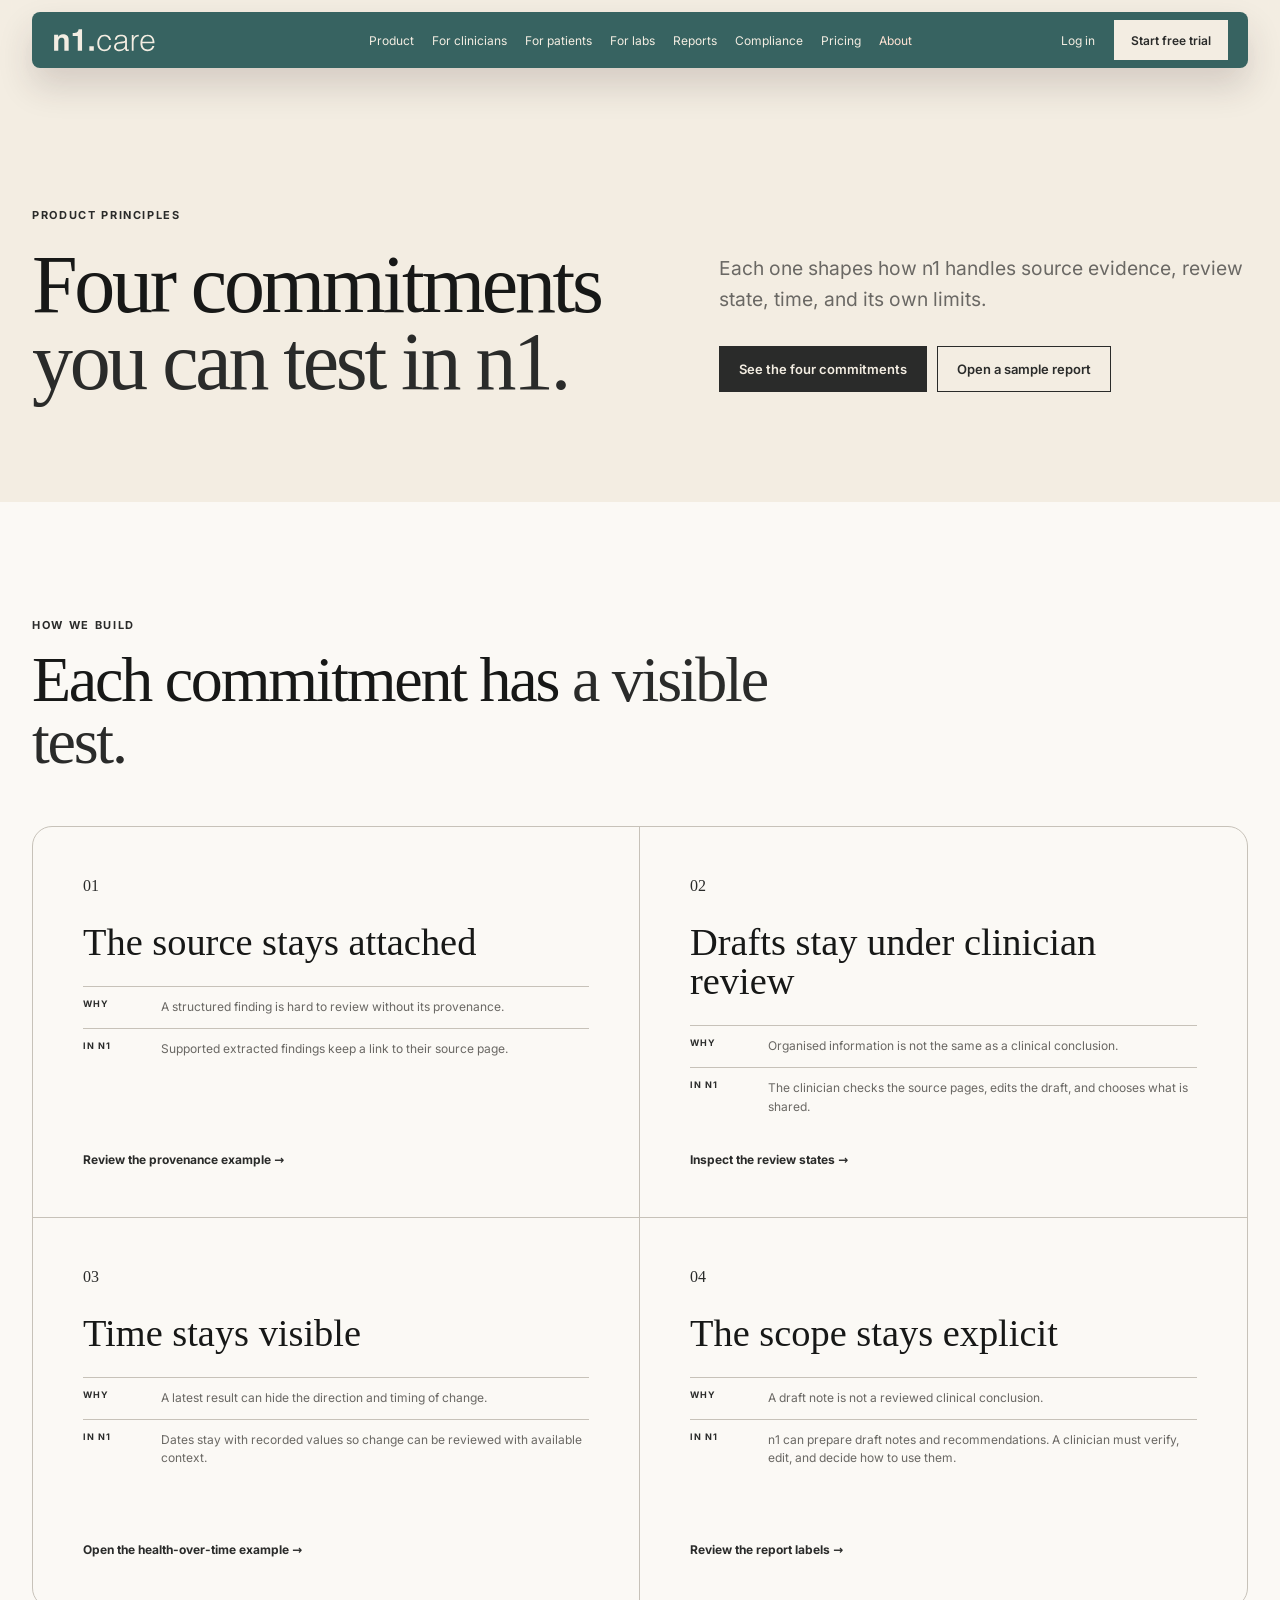
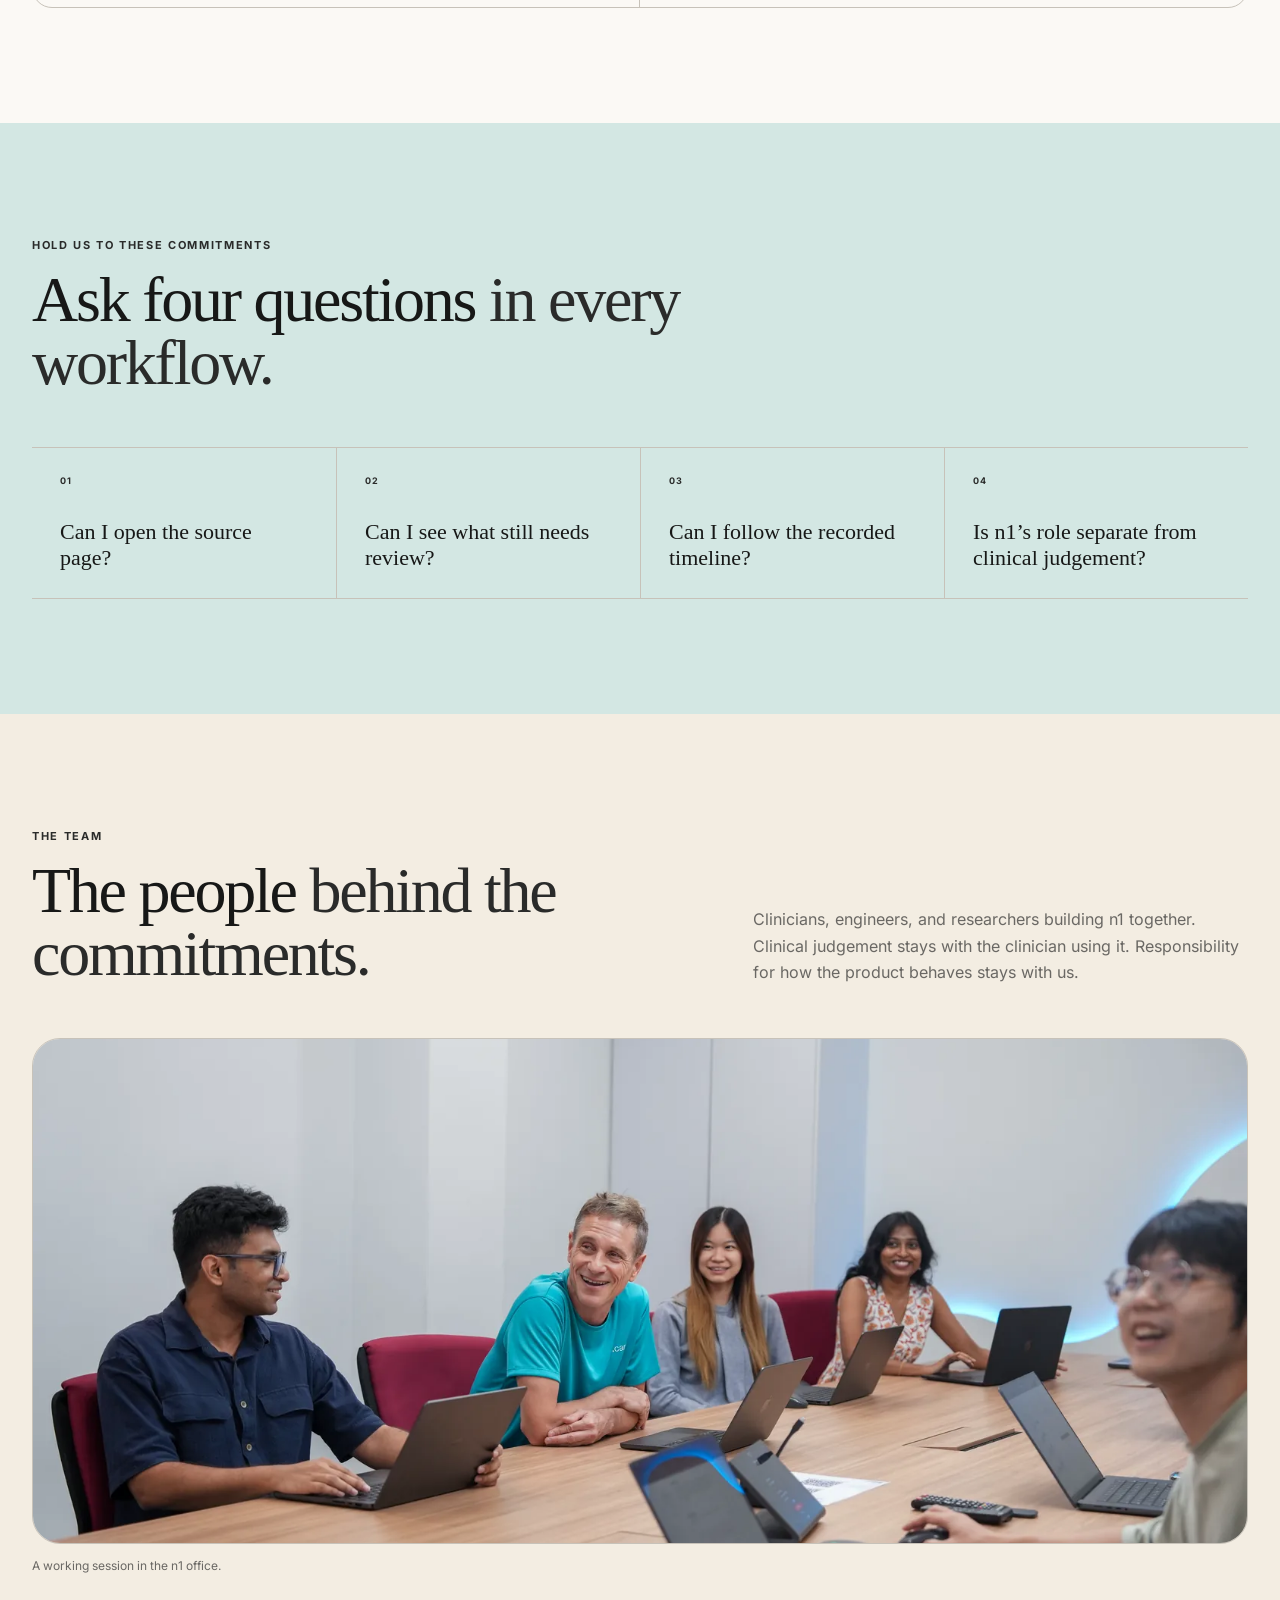
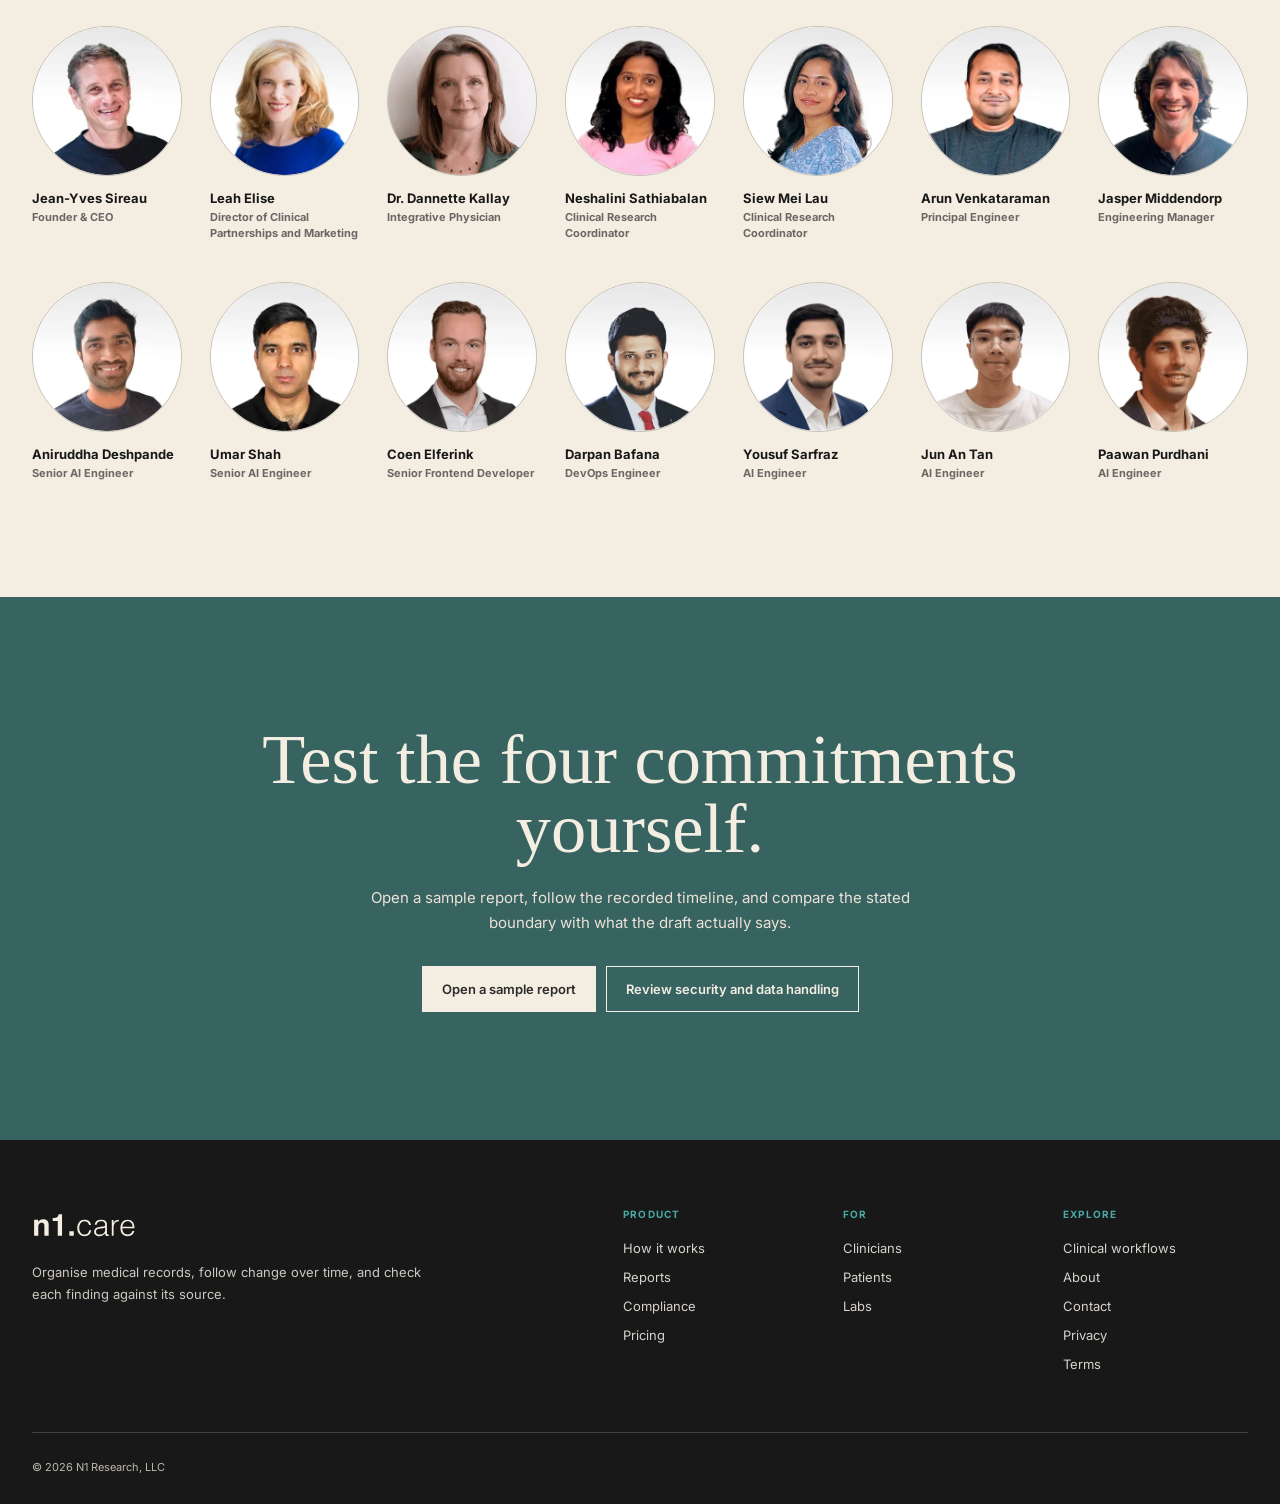
==== commit dfca2811: "about.html: Consistency - 'doctor' → 'clinician' Change 'the doctor using it' to 'the clinician usin" ====
--- a/about.html
+++ b/about.html
@@ -110,7 +110,7 @@
 <h2>The people <em>behind the commitments.</em>
 </h2>
 </div>
-<p>Clinicians, engineers, and researchers building n1 together. Clinical judgement stays with the doctor using it. Responsibility for how the product behaves stays with us.</p>
+<p>Clinicians, engineers, and researchers building n1 together. Clinical judgement stays with the clinician using it. Responsibility for how the product behaves stays with us.</p>
 </div>
 <figure class="team-photo">
 <img src="assets/team-life/n1-team-table.webp" alt="Members of the n1 team working together around a table" width="1600" height="900" loading="lazy" decoding="async">
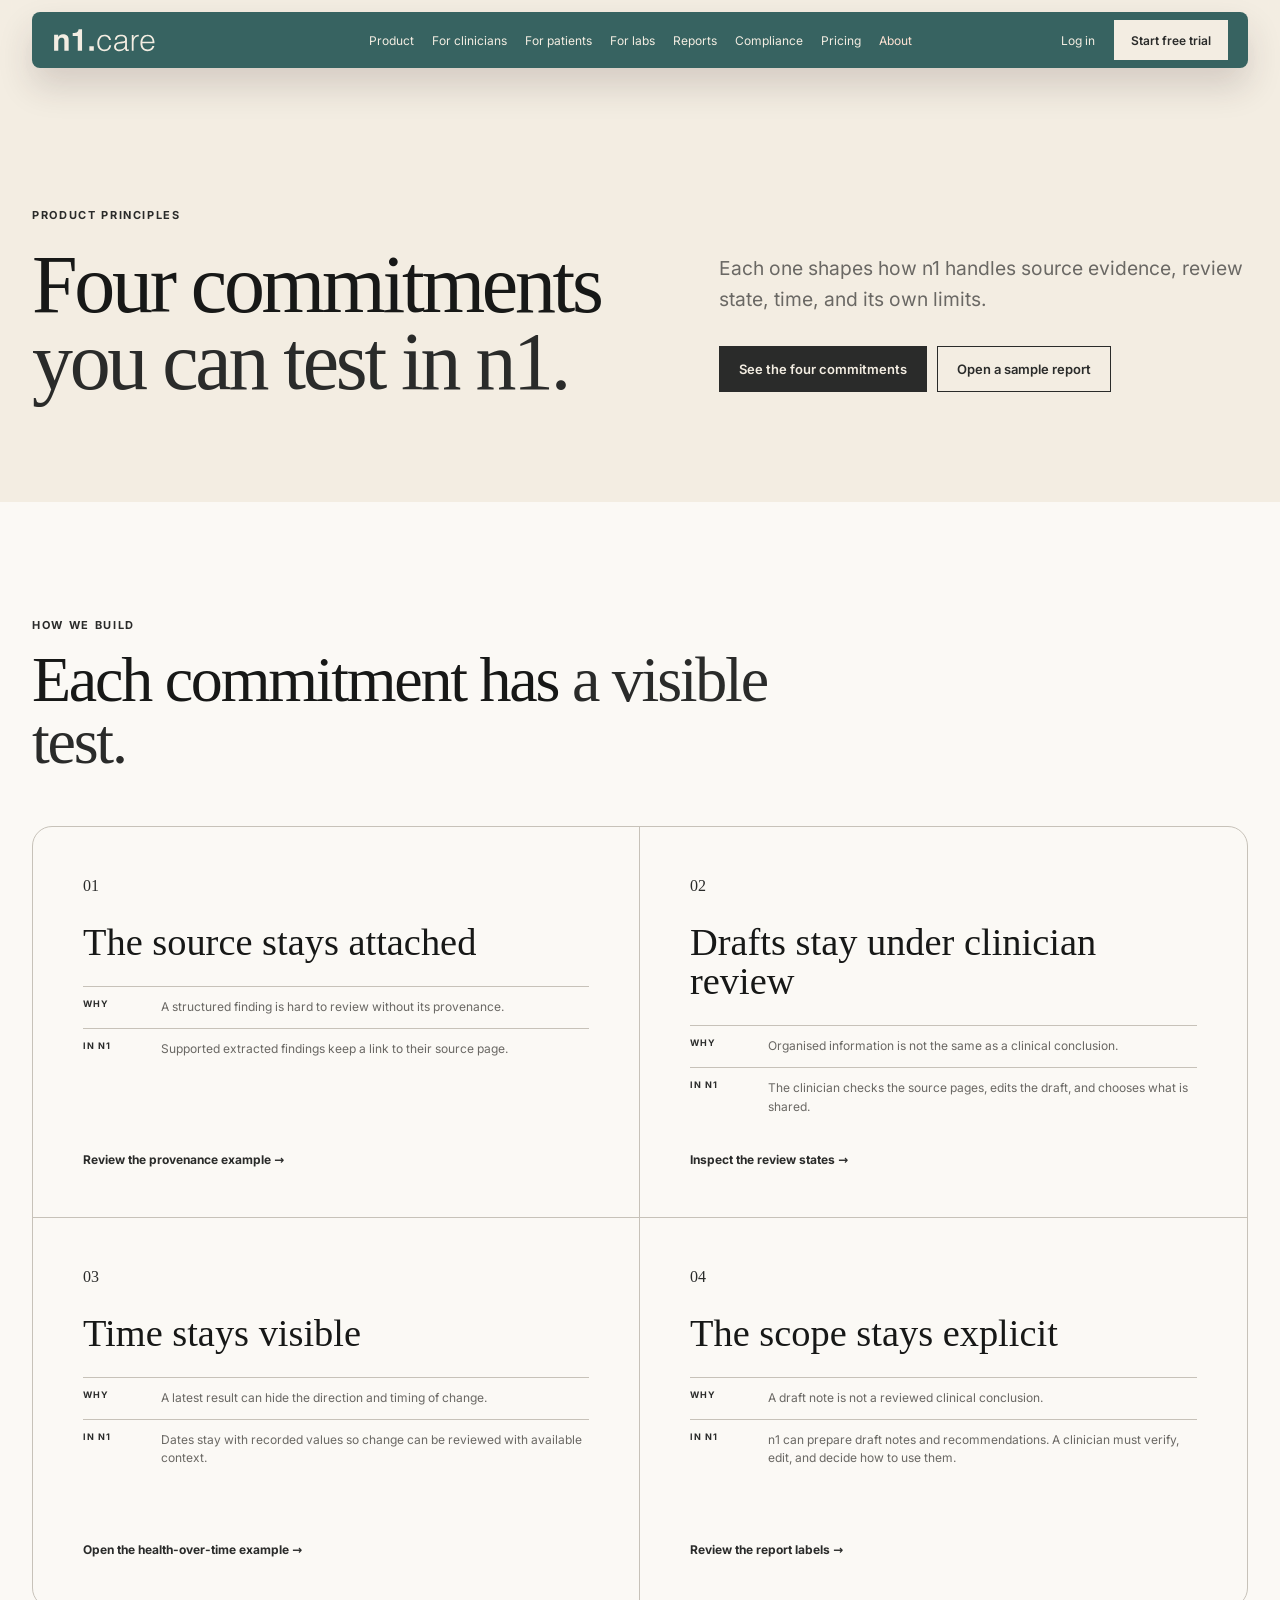
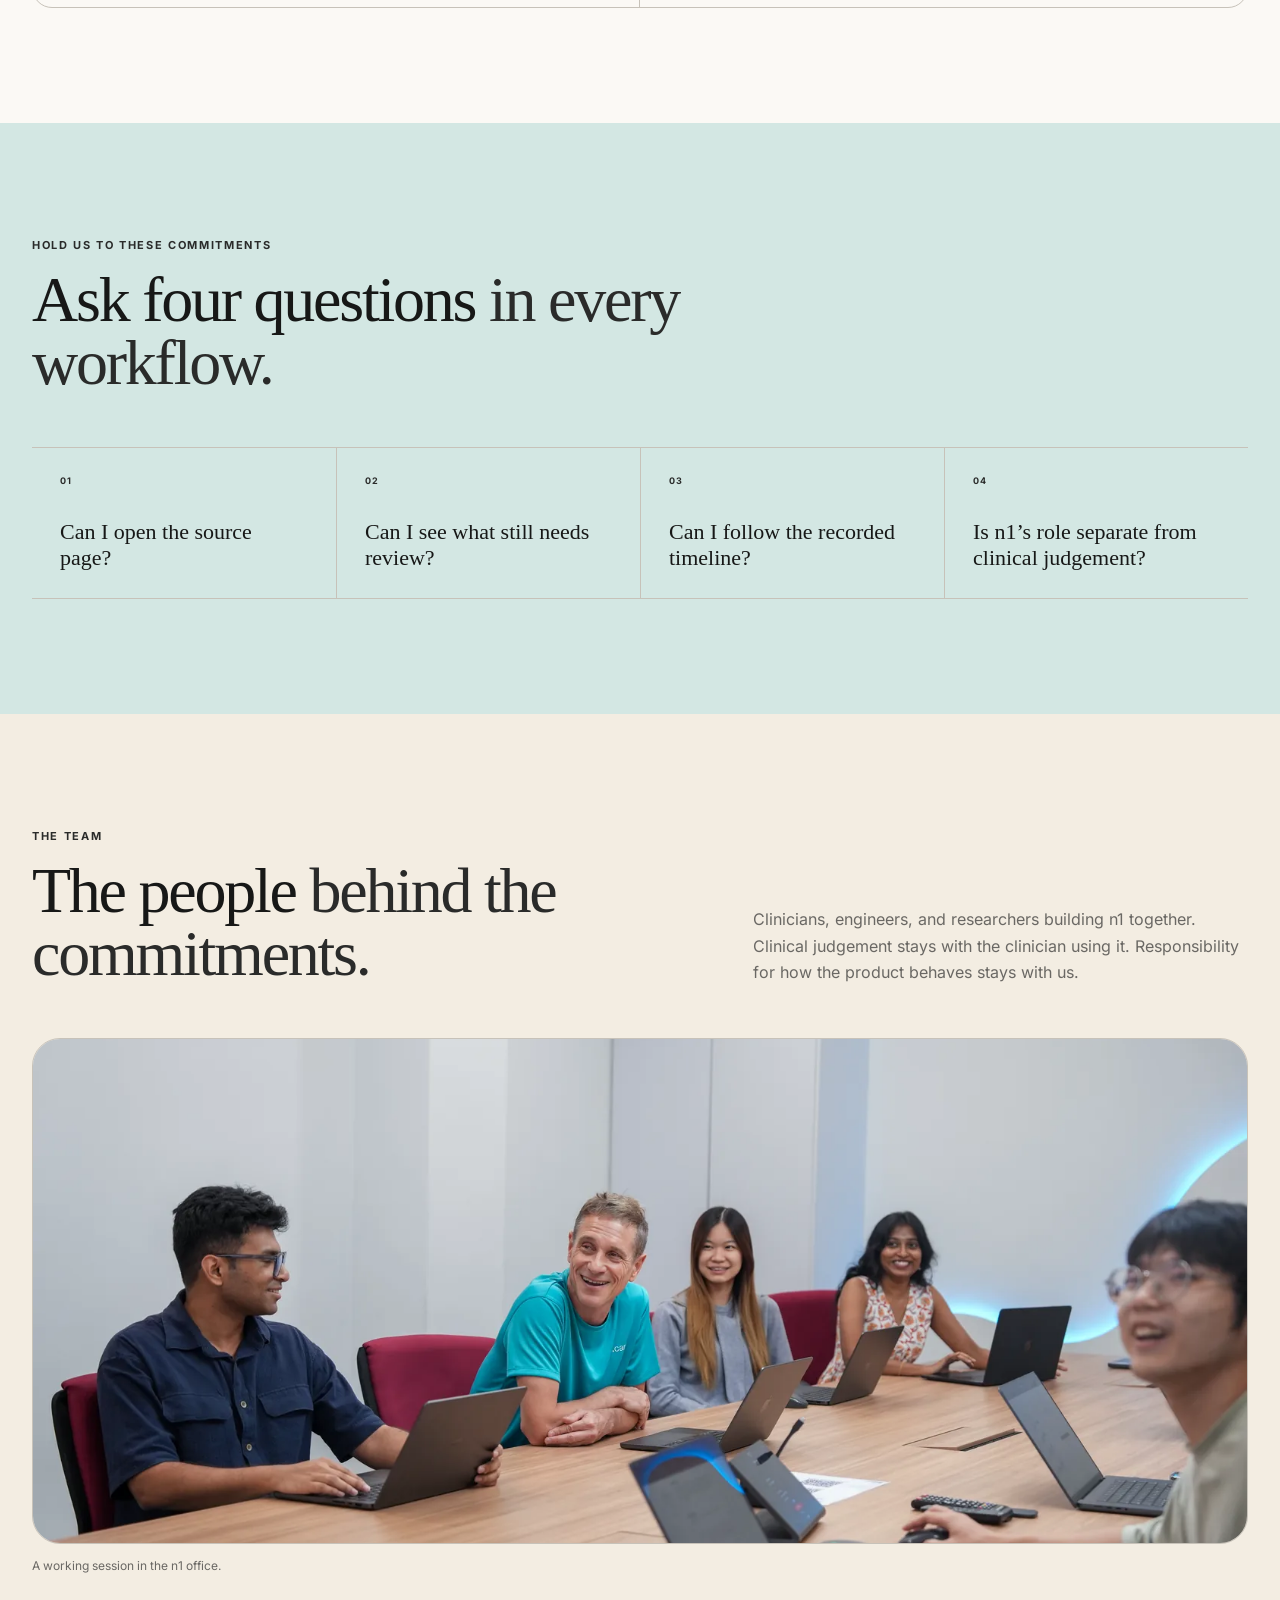
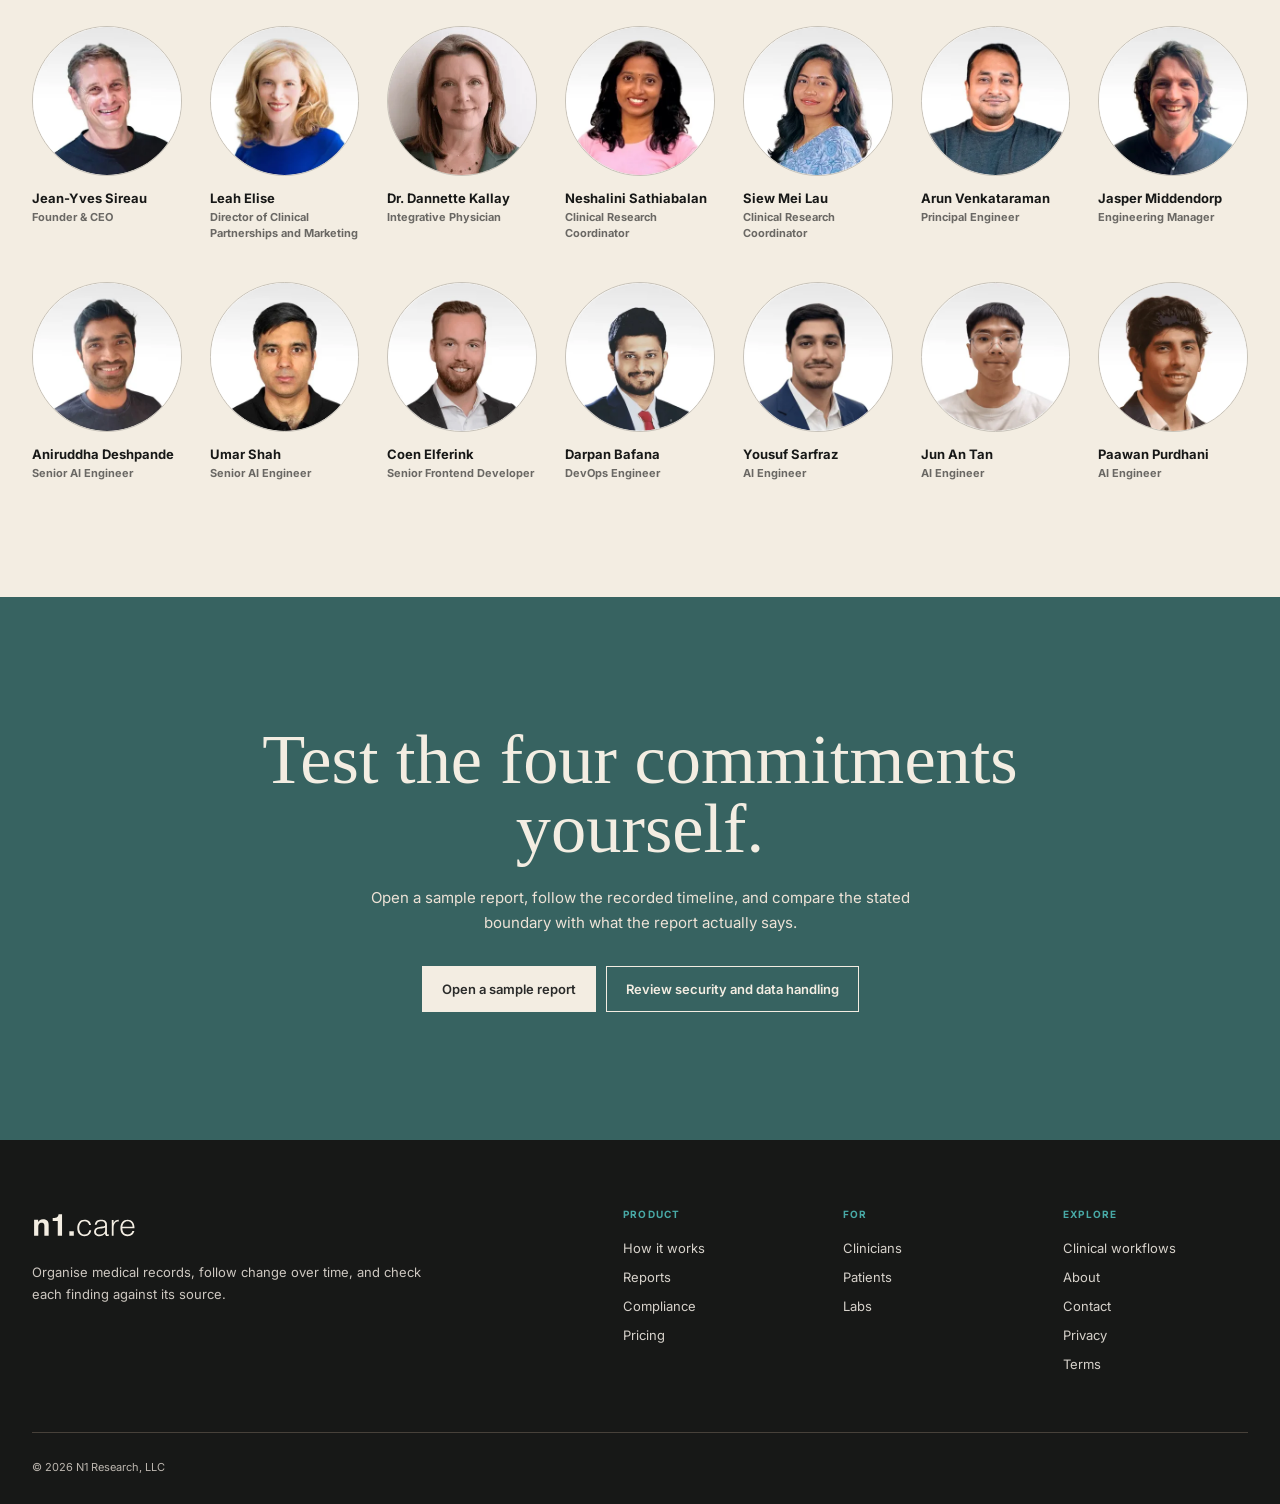
==== commit 98a62101: "Smoked Birch refinements: desktop nav, hero polish, pricing clarity, CTA consistency - Desktop nav: " ====
--- a/about.html
+++ b/about.html
@@ -137,7 +137,7 @@
 <section class="page-close">
 <div class="shell">
 <h2>Test the four commitments yourself.</h2>
-<p>Open a sample report, follow the recorded timeline, and compare the stated boundary with what the draft actually says.</p>
+<p>Open a sample report, follow the recorded timeline, and compare the stated boundary with what the report actually says.</p>
 <div class="page-actions">
 <a class="button" href="Health_summary_demo-1.html">Open a sample report</a>
 <a class="button secondary" href="compliance.html">Review security and data handling</a>
--- a/marketing-pages.css
+++ b/marketing-pages.css
@@ -11,14 +11,21 @@
    marketing pages and the homepage read as one product. */
 .marketing-nav-inner { min-height: 56px; display: grid; grid-template-columns: 1fr auto 1fr; align-items: center; gap: 28px; padding: 0 20px; border-radius: var(--n1-radius-2xl); color: var(--cream); background: var(--berry); box-shadow: 0 18px 35px rgba(47,29,37,.16); }
 .marketing-nav .logo { color: var(--cream); }
-.marketing-links { display: flex; align-items: center; gap: 18px; font-size: 12px; }
+.marketing-links { display: none; align-items: center; gap: 18px; font-size: 12px; }
 .marketing-links a { padding: 19px 0; }
 .marketing-links a[aria-current="page"] { color: #ffe3d4; }
-.marketing-actions { display: flex; justify-content: flex-end; gap: 9px; }
+.marketing-actions { display: none; justify-content: flex-end; gap: 9px; }
 .marketing-actions .login-link { min-height: 40px; display: inline-flex; align-items: center; padding: 0 10px; font-size: 12px; }
-.marketing-toggle { width: 44px; height: 44px; display: none; place-items: center; border: 1px solid rgba(244,237,223,.45); border-radius: 50%; color: var(--cream); background: transparent; cursor: pointer; }
+.marketing-toggle { width: 44px; height: 44px; display: grid; place-items: center; border: 1px solid rgba(244,237,223,.45); border-radius: 50%; color: var(--cream); background: transparent; cursor: pointer; }
 .marketing-toggle span, .marketing-toggle::before, .marketing-toggle::after { width: 17px; height: 1px; display: block; background: currentColor; content: ""; }
 .marketing-toggle span { margin: 4px 0; }
+
+/* Desktop navigation at 1024px+ */
+@media (min-width: 1024px) {
+  .marketing-links { display: flex; }
+  .marketing-actions { display: flex; }
+  .marketing-toggle { display: none; }
+}
 
 .page-hero { padding: clamp(88px,10vw,145px) 0 clamp(72px,8vw,110px); }
 .page-hero-grid { display: grid; grid-template-columns: 1.05fr .95fr; gap: clamp(54px,8vw,120px); align-items: end; }
@@ -270,14 +277,14 @@
    The featured tier swaps ground to blush the way .clinical-questions does:
    emphasis by ground, not by shadow or scale. */
 .plan-grid { display: grid; grid-template-columns: repeat(4, 1fr); gap: 18px; }
-.plan-card { min-width: 0; display: flex; flex-direction: column; padding: 30px; border: 1px solid var(--line); border-radius: var(--n1-radius-4xl); background: var(--paper); }
+.plan-card { min-width: 0; display: flex; flex-direction: column; padding: 34px; border: 1px solid var(--line); border-radius: var(--n1-radius-4xl); background: var(--paper); }
 .plan-card.is-featured { border-color: #cbbab3; background: var(--blush); }
 .plan-card > span { color: var(--wine); font-size: 9px; font-weight: 700; letter-spacing: .13em; text-transform: uppercase; }
 .plan-card h3 { margin: 38px 0 0; font-family: var(--serif); font-size: 30px; font-weight: 400; line-height: 1.05; }
 /* Scoped to .plan-card rather than left bare: the price is a <p> inside the
    card, so a bare .plan-price (0,1,0) loses to .plan-card > p (0,1,1) below and
    the price silently renders at body size. */
-.plan-card .plan-price { display: flex; align-items: baseline; flex-wrap: wrap; gap: 7px; margin: 16px 0 0; color: var(--ink); font-family: var(--serif); font-size: clamp(34px, 3.4vw, 44px); line-height: 1; letter-spacing: -.025em; }
+.plan-card .plan-price { display: flex; align-items: baseline; flex-wrap: wrap; gap: 7px; margin: 16px 0 0; color: var(--ink); font-family: var(--serif); font-size: clamp(38px, 3.6vw, 48px); line-height: 1; letter-spacing: -.025em; }
 .plan-card .plan-price small { color: var(--muted); font-family: var(--sans); font-size: 12px; font-weight: 400; letter-spacing: 0; }
 /* A price that does not exist is set in the body face at body size, so it reads
    as a sentence about a gap rather than as a number. */
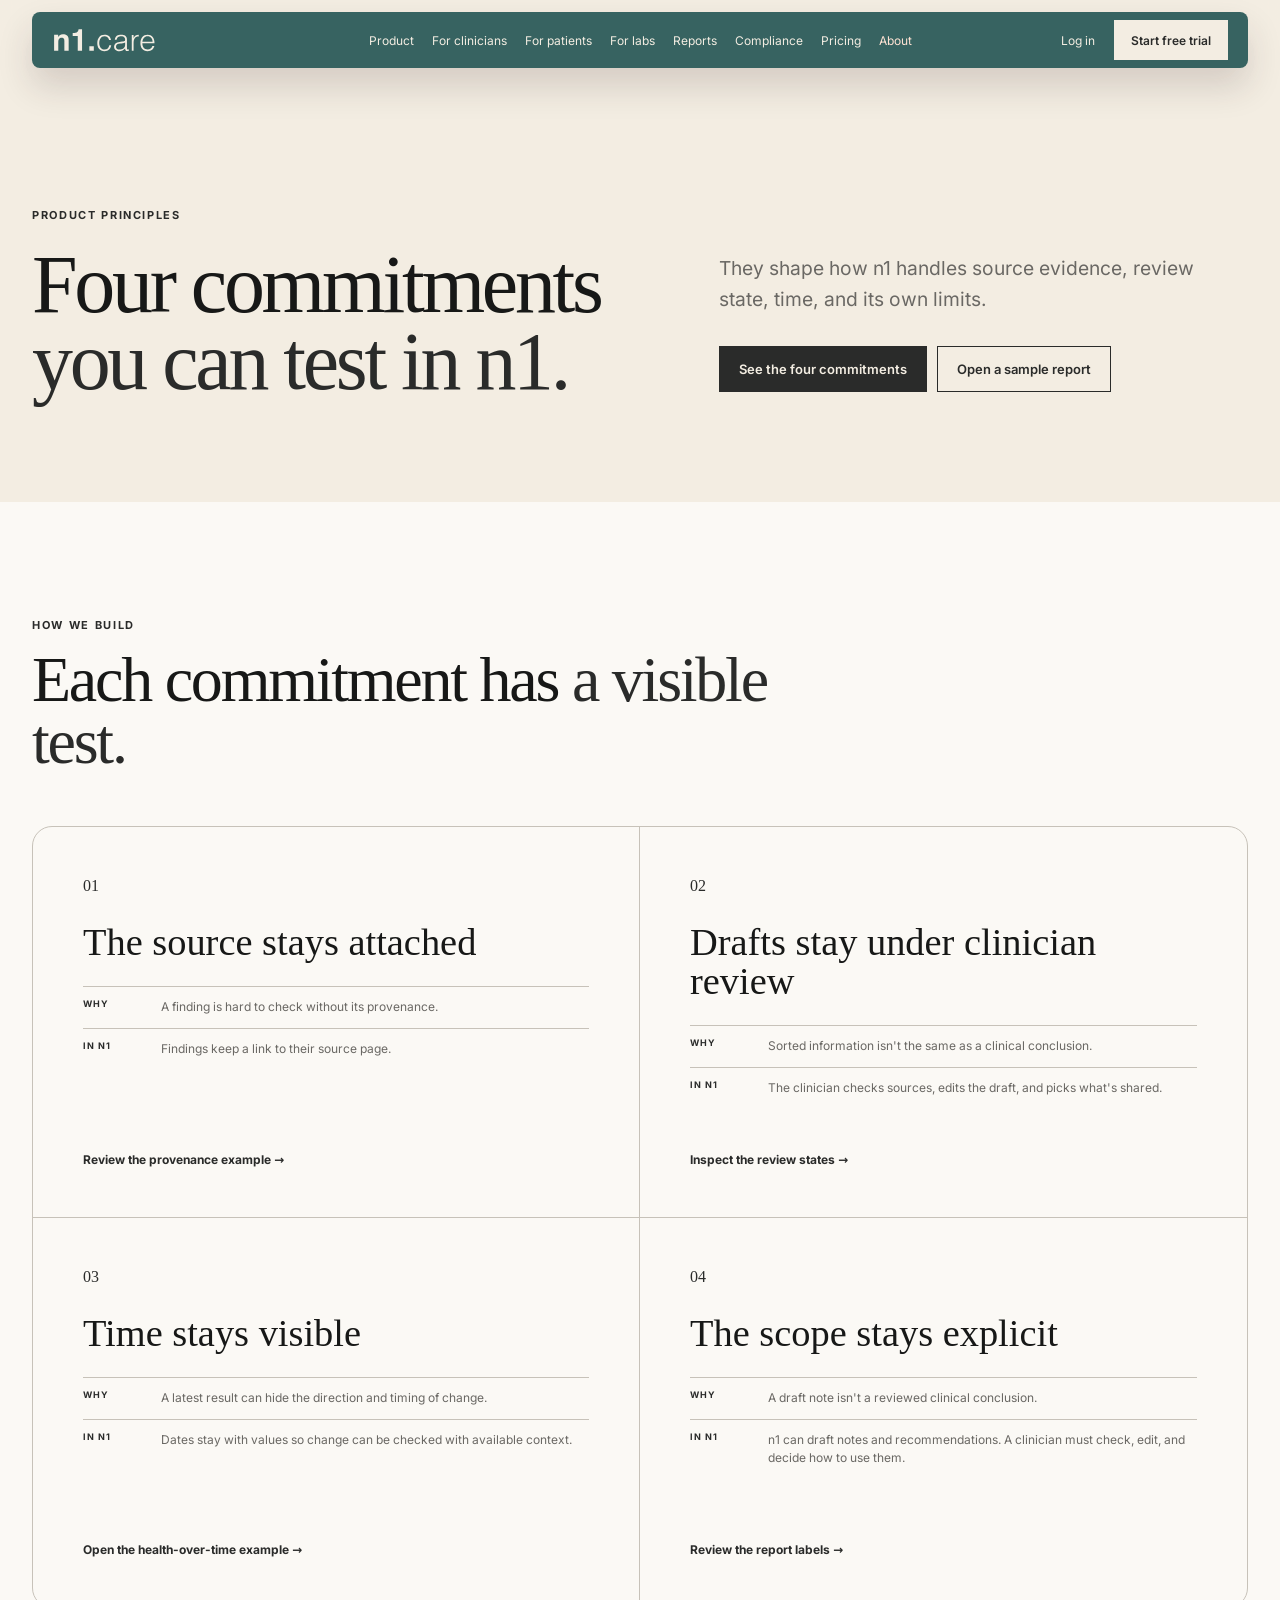
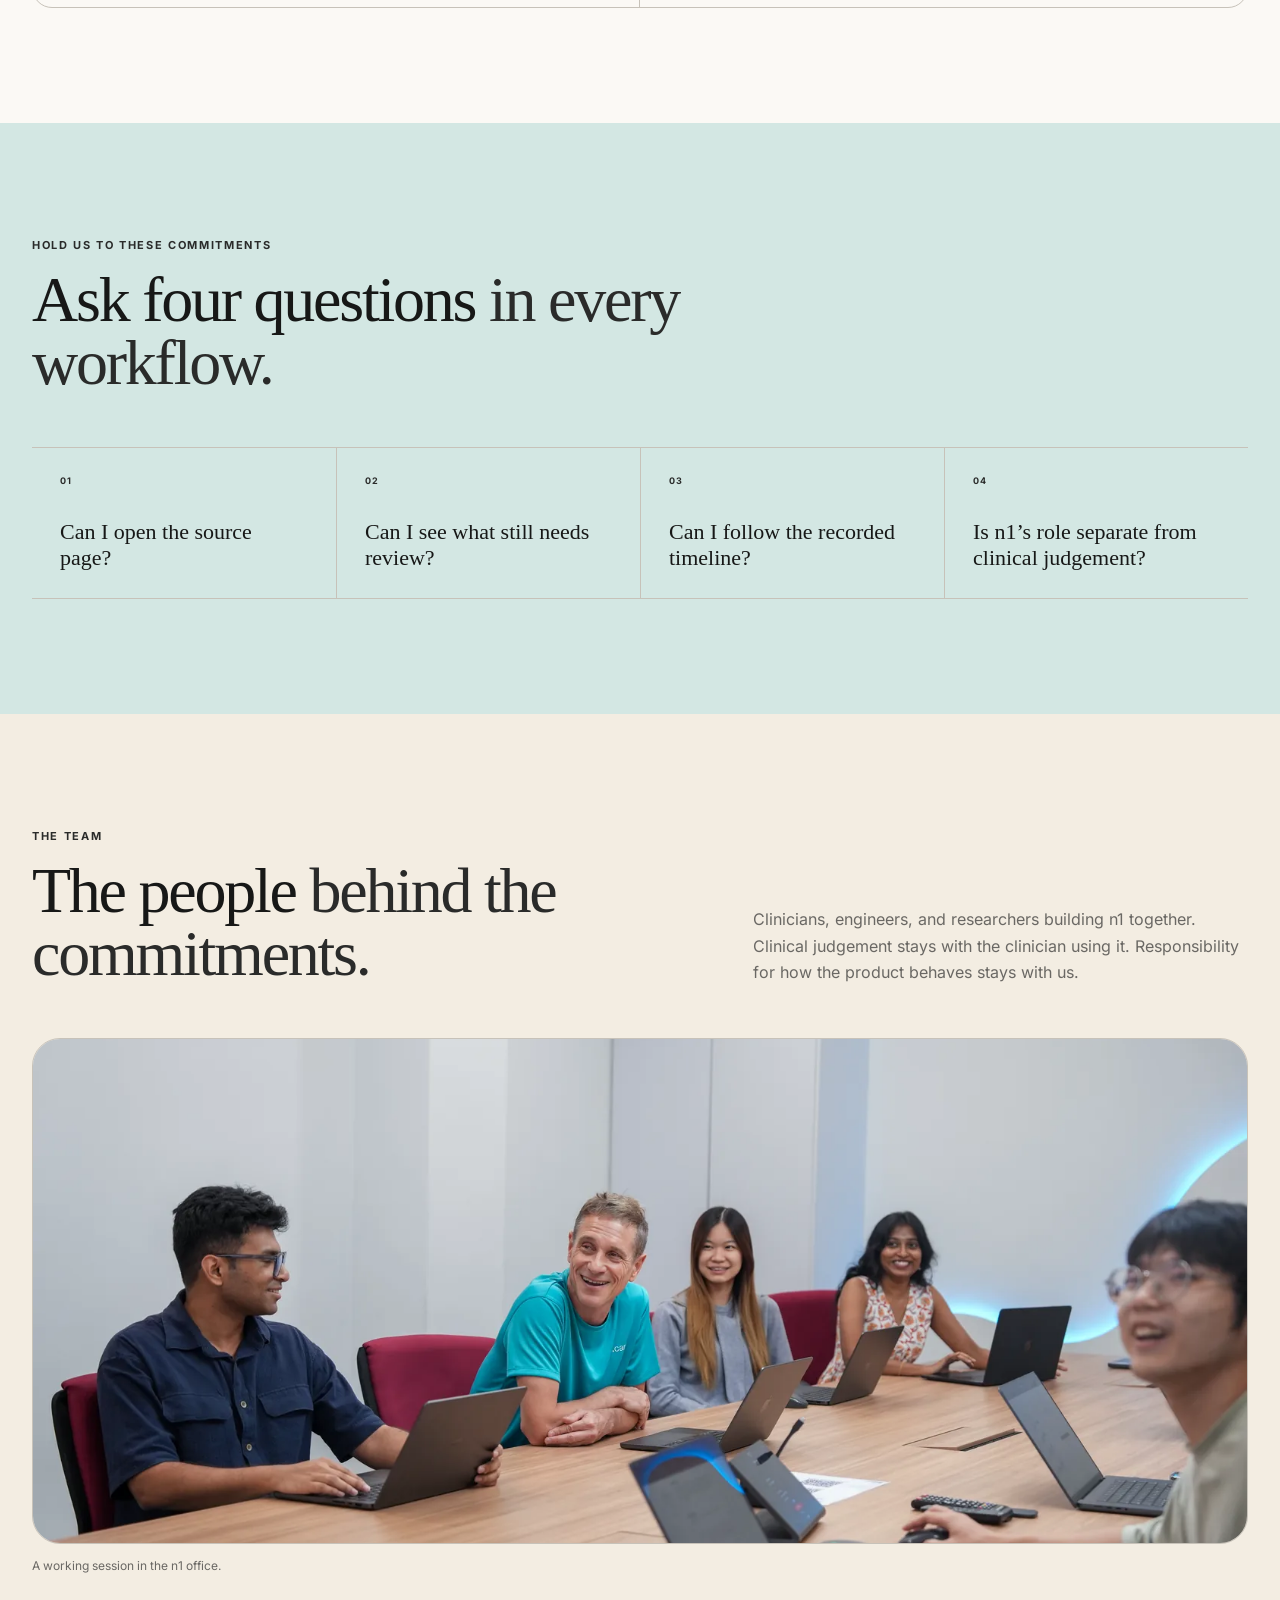
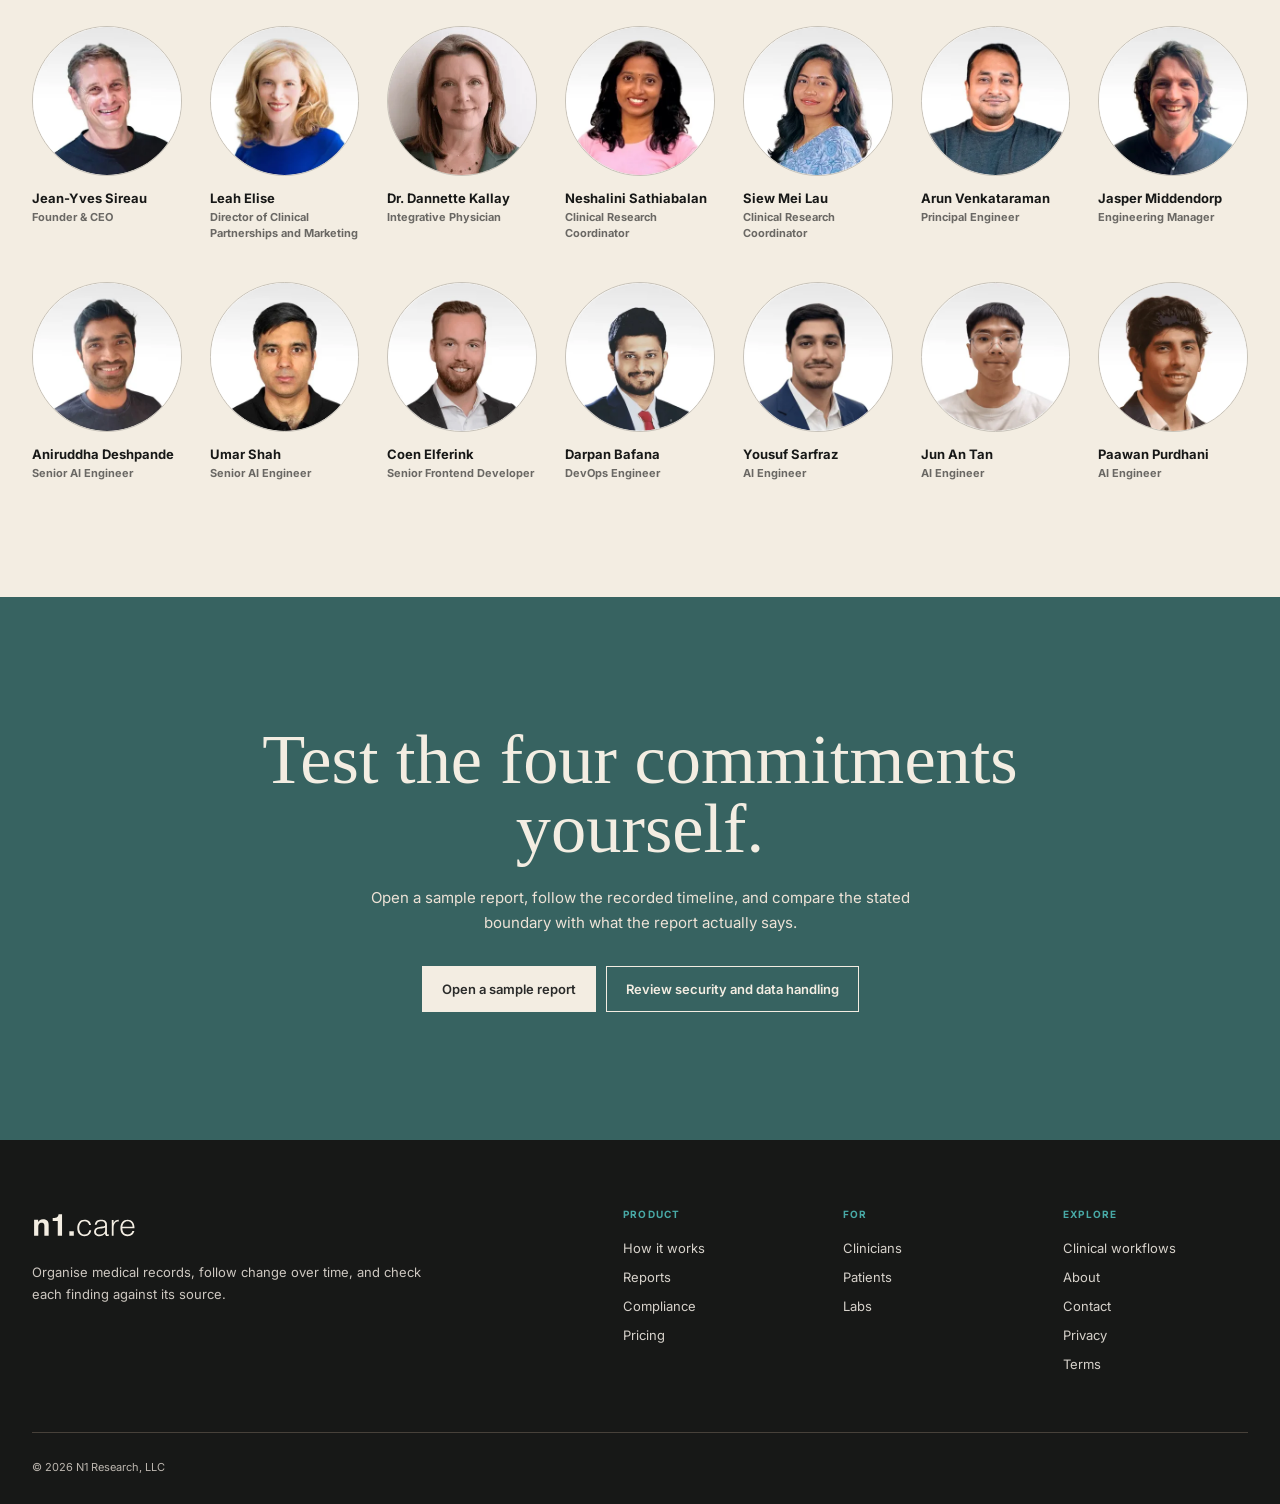
==== commit 290d4963: "Simplify case-studies page copy - Remove redundant: 'Each one shows', 'runs on', 'longitudinal', 'Re" ====
--- a/about.html
+++ b/about.html
@@ -53,7 +53,7 @@
 </h1>
 </div>
 <div class="page-hero-copy">
-<p>Each one shapes how n1 handles source evidence, review state, time, and its own limits.</p>
+<p>They shape how n1 handles source evidence, review state, time, and its own limits.</p>
 <div class="page-actions">
 <a class="button" href="#principles">See the four commitments</a>
 <a class="button secondary" href="Health_summary_demo-1.html">Open a sample report</a>
@@ -72,25 +72,25 @@
 <article class="principle-commitment">
 <span>01</span>
 <h3>The source stays attached</h3>
-<dl><div><dt>Why</dt><dd>A structured finding is hard to review without its provenance.</dd></div><div><dt>In n1</dt><dd>Supported extracted findings keep a link to their source page.</dd></div></dl>
+<dl><div><dt>Why</dt><dd>A finding is hard to check without its provenance.</dd></div><div><dt>In n1</dt><dd>Findings keep a link to their source page.</dd></div></dl>
 <a class="text-link" href="compliance.html#evidence">Review the provenance example →</a>
 </article>
 <article class="principle-commitment">
 <span>02</span>
 <h3>Drafts stay under clinician review</h3>
-<dl><div><dt>Why</dt><dd>Organised information is not the same as a clinical conclusion.</dd></div><div><dt>In n1</dt><dd>The clinician checks the source pages, edits the draft, and chooses what is shared.</dd></div></dl>
+<dl><div><dt>Why</dt><dd>Sorted information isn't the same as a clinical conclusion.</dd></div><div><dt>In n1</dt><dd>The clinician checks sources, edits the draft, and picks what's shared.</dd></div></dl>
 <a class="text-link" href="compliance.html#report-review">Inspect the review states →</a>
 </article>
 <article class="principle-commitment">
 <span>03</span>
 <h3>Time stays visible</h3>
-<dl><div><dt>Why</dt><dd>A latest result can hide the direction and timing of change.</dd></div><div><dt>In n1</dt><dd>Dates stay with recorded values so change can be reviewed with available context.</dd></div></dl>
+<dl><div><dt>Why</dt><dd>A latest result can hide the direction and timing of change.</dd></div><div><dt>In n1</dt><dd>Dates stay with values so change can be checked with available context.</dd></div></dl>
 <a class="text-link" href="LHR_demo-1.html">Open the health-over-time example →</a>
 </article>
 <article class="principle-commitment">
 <span>04</span>
 <h3>The scope stays explicit</h3>
-<dl><div><dt>Why</dt><dd>A draft note is not a reviewed clinical conclusion.</dd></div><div><dt>In n1</dt><dd>n1 can prepare draft notes and recommendations. A clinician must verify, edit, and decide how to use them.</dd></div></dl>
+<dl><div><dt>Why</dt><dd>A draft note isn't a reviewed clinical conclusion.</dd></div><div><dt>In n1</dt><dd>n1 can draft notes and recommendations. A clinician must check, edit, and decide how to use them.</dd></div></dl>
 <a class="text-link" href="reports.html">Review the report labels →</a>
 </article>
 </div>
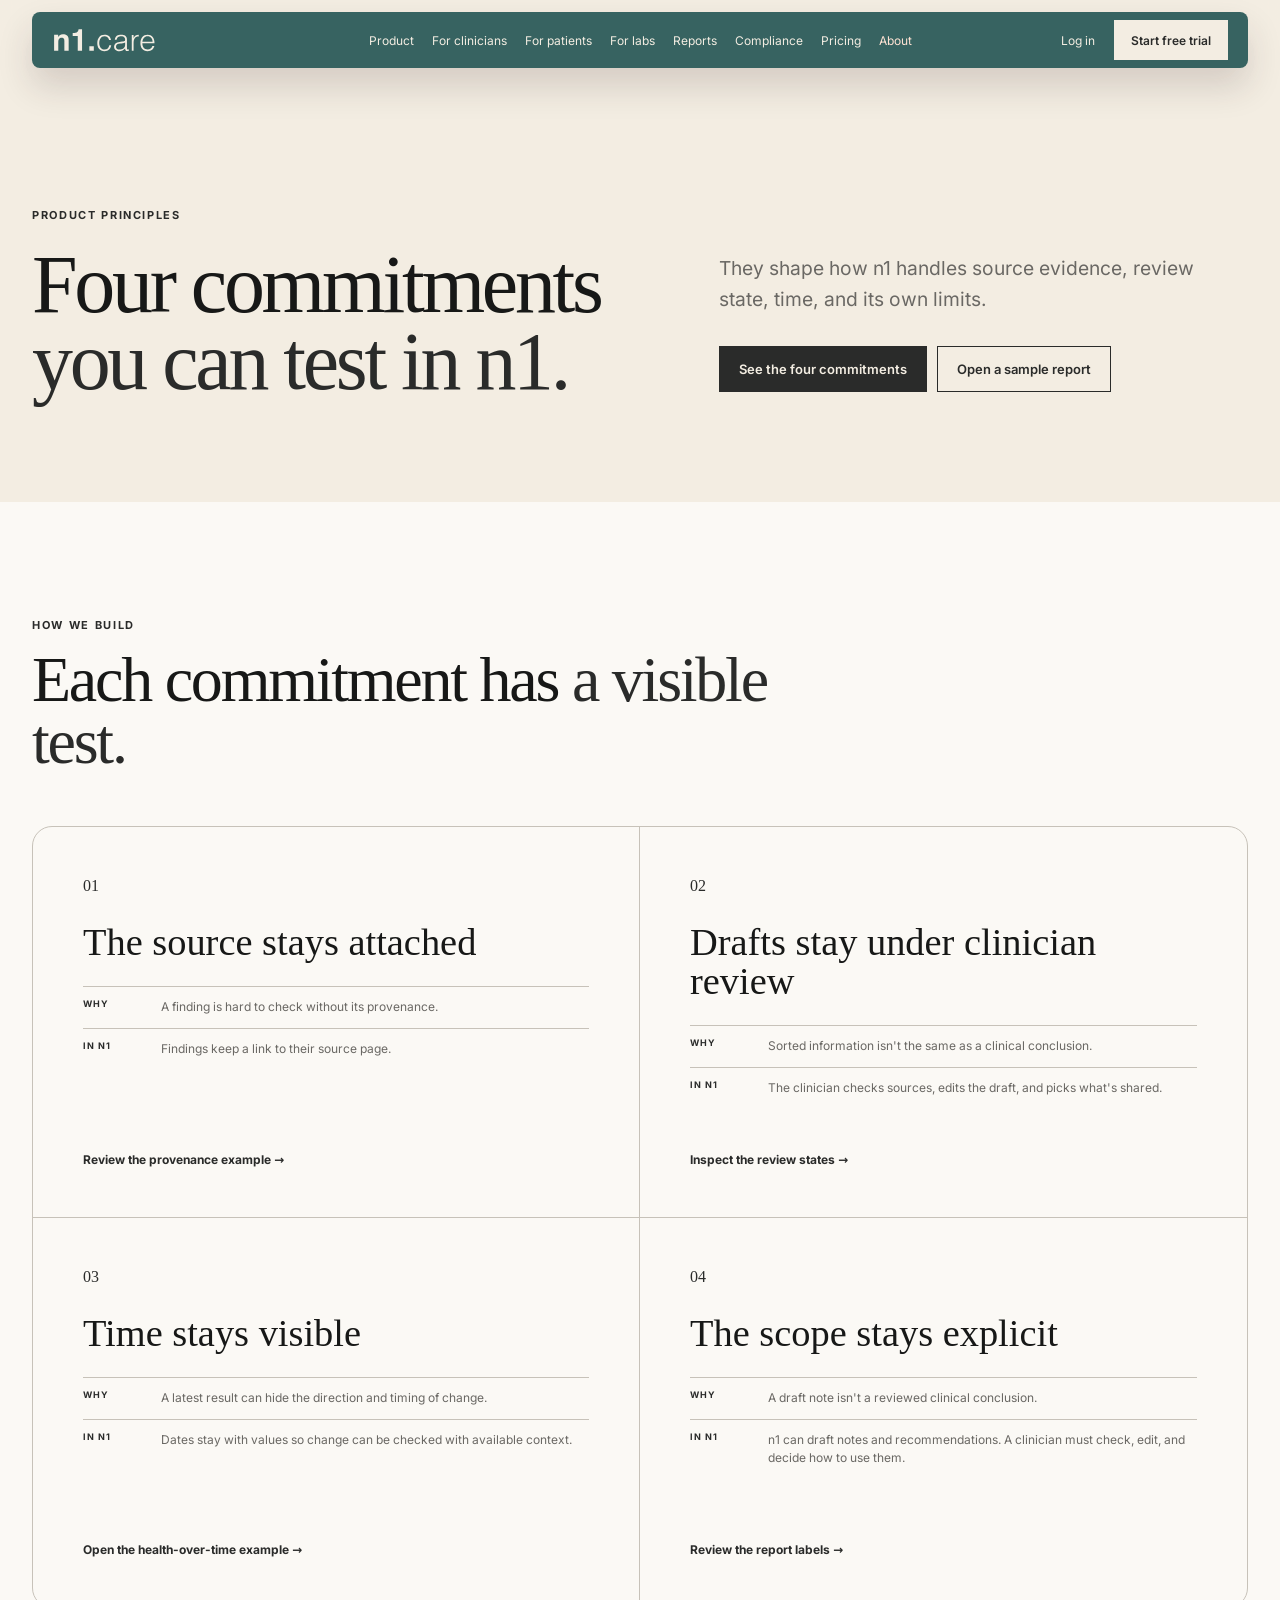
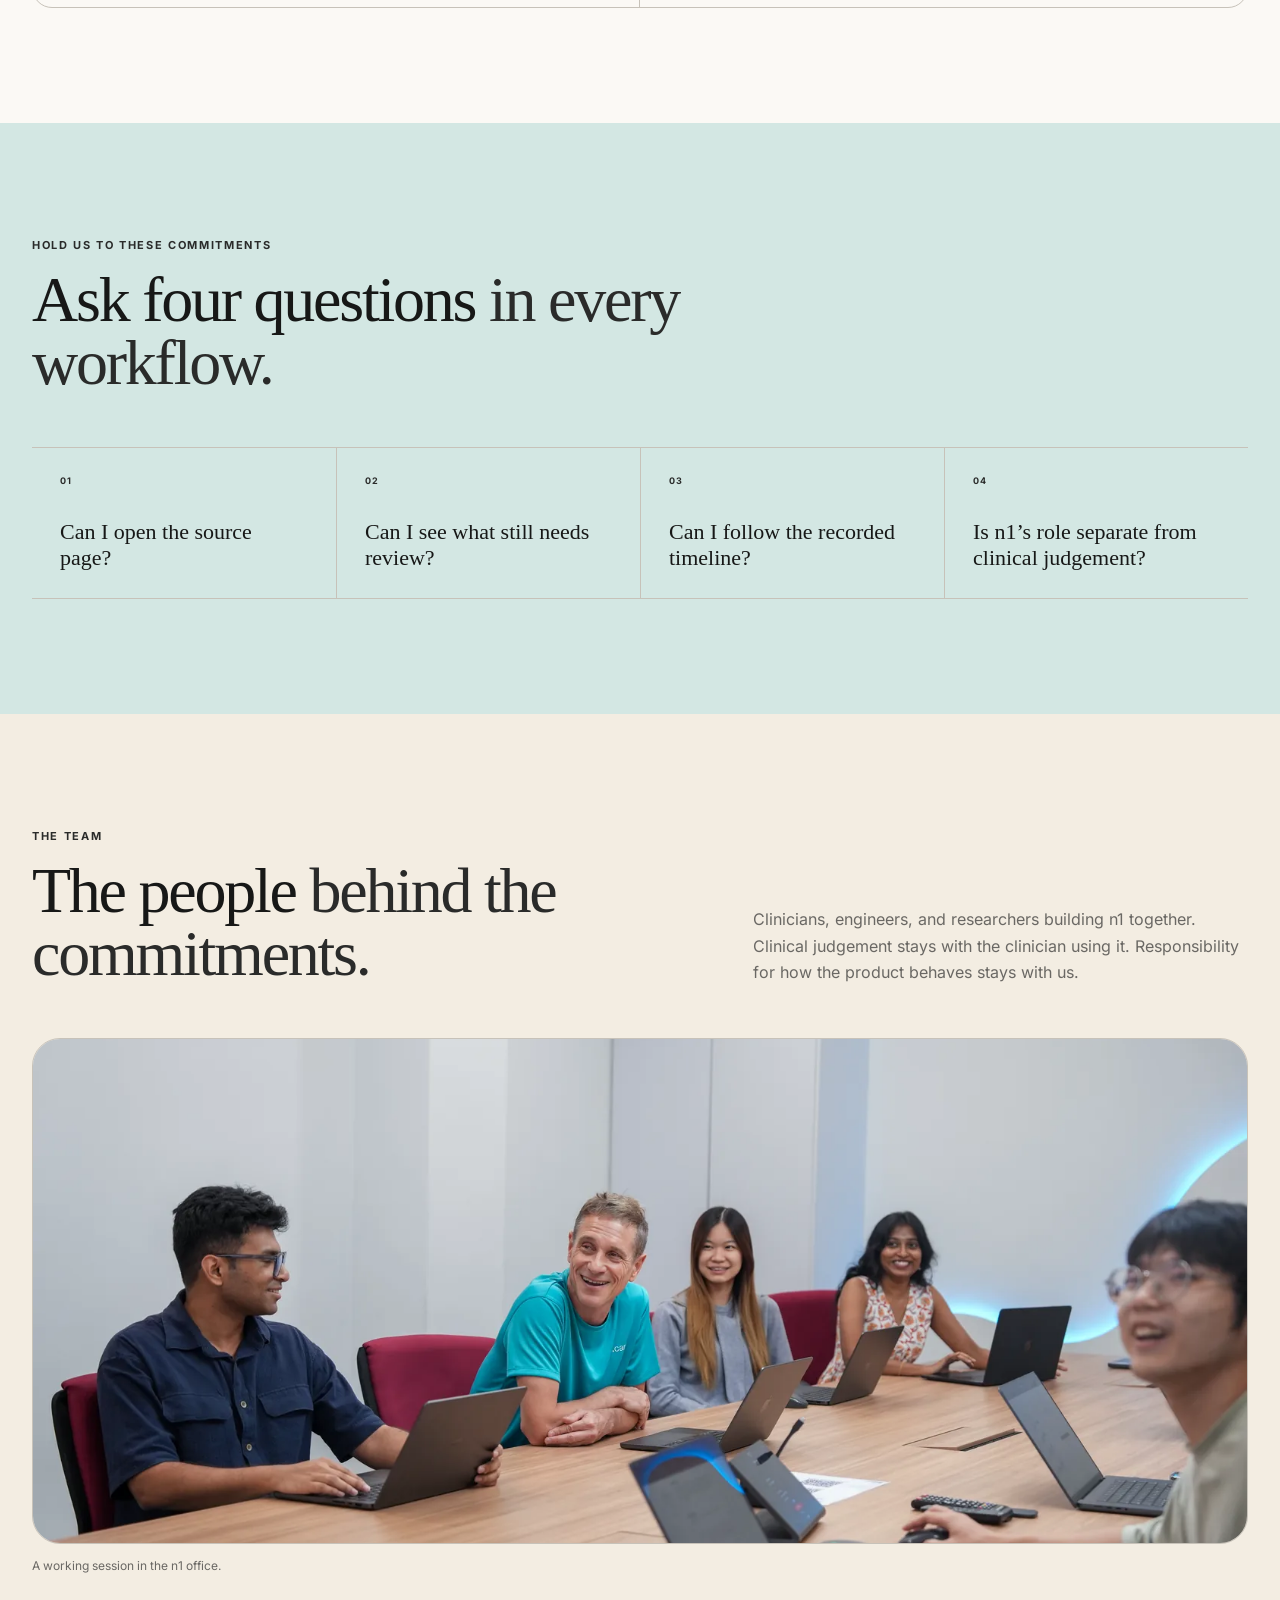
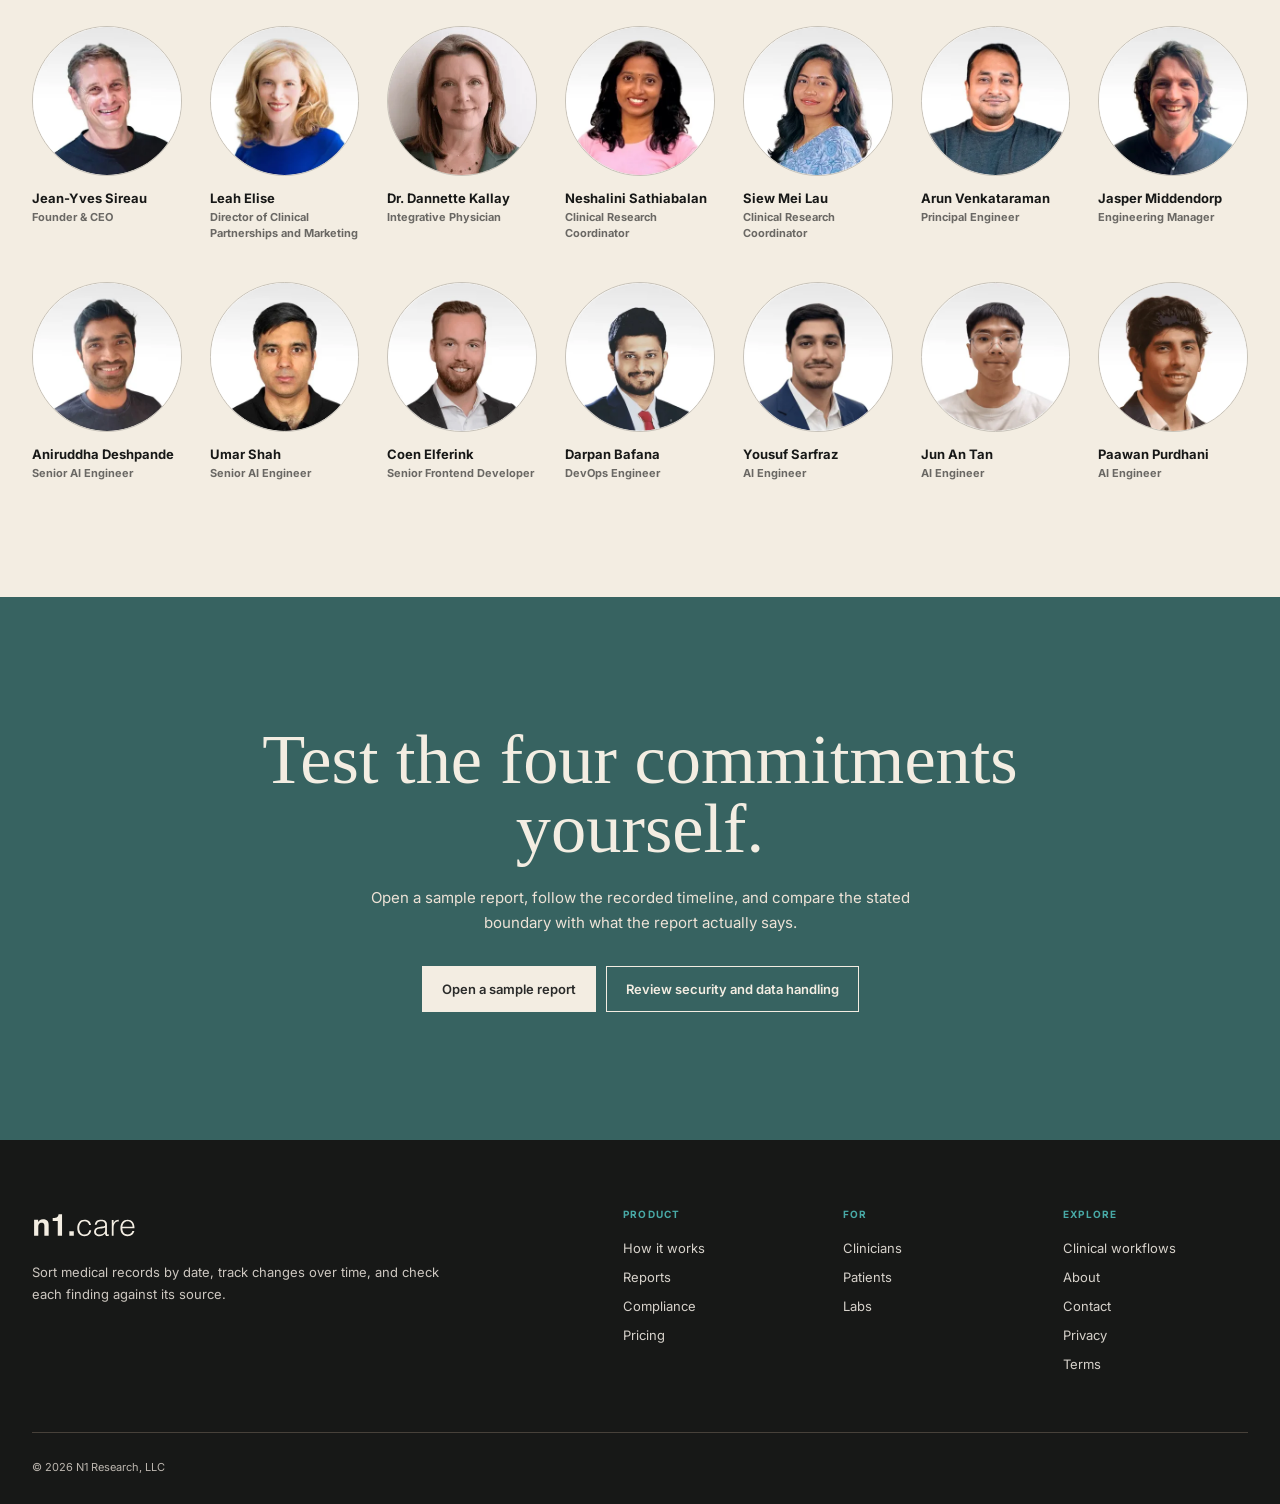
==== commit 254810b5: "Replace 'Organise/organise' with 'Sort/sorts' across all pages - Footer taglines: 'Organise medical " ====
--- a/about.html
+++ b/about.html
@@ -153,7 +153,7 @@
 <span class="logo" aria-hidden="true">
 </span>
 </a>
-<p>Organise medical records, follow change over time, and check each finding against its source.</p>
+<p>Sort medical records by date, track changes over time, and check each finding against its source.</p>
 </div>
 <div class="marketing-footer-links">
 <div>
--- a/marketing-pages.css
+++ b/marketing-pages.css
@@ -452,7 +452,7 @@
 .marketing-footer-links a { display: block; margin-top: 13px; color: #d7d2cb; font-size: 13px; }
 .marketing-footer-bottom { padding-top: 27px; border-top: 1px solid #47413a; color: #bcb6af; font-size: 11px; }
 
-@media (max-width: 1160px) {
+@media (max-width: 1023px) {
   .marketing-page .shell { width: min(100% - 38px, 1320px); }
   .marketing-nav-inner { grid-template-columns: 1fr auto; }
   .marketing-toggle { display: grid; }
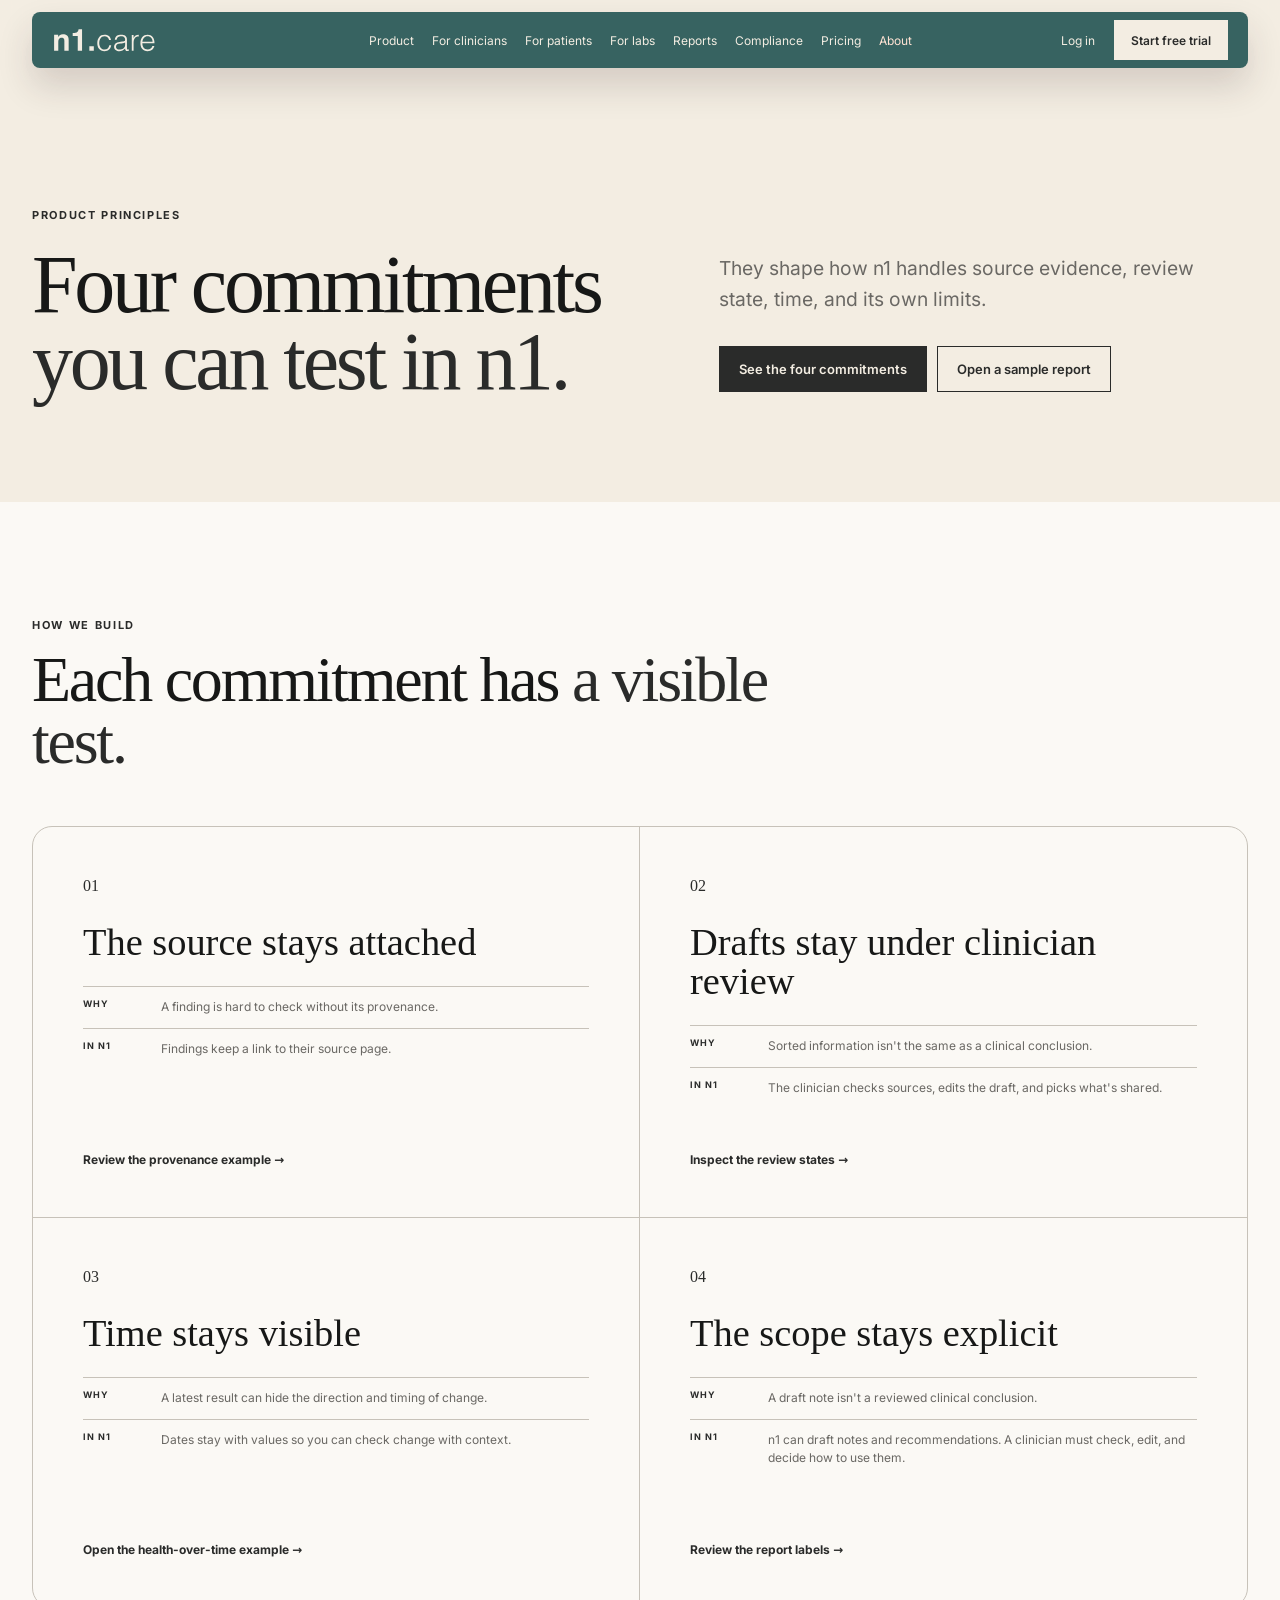
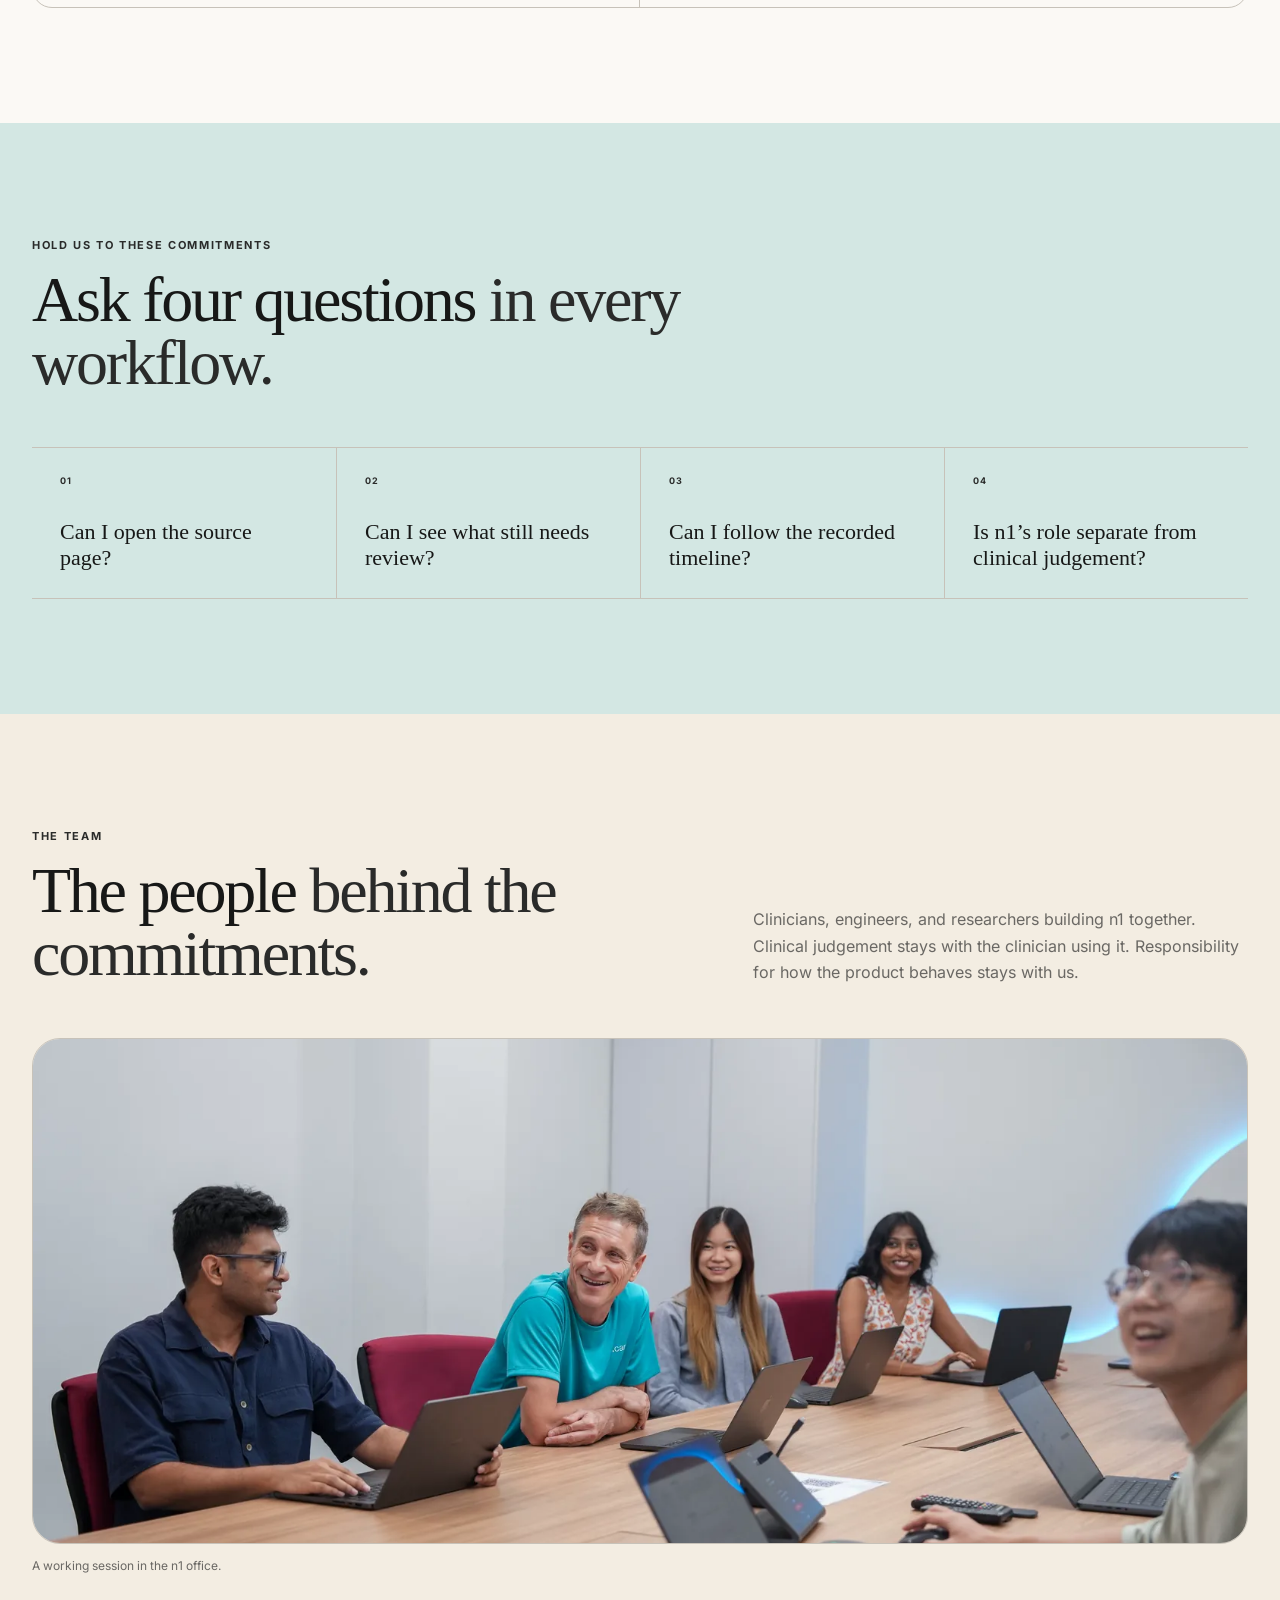
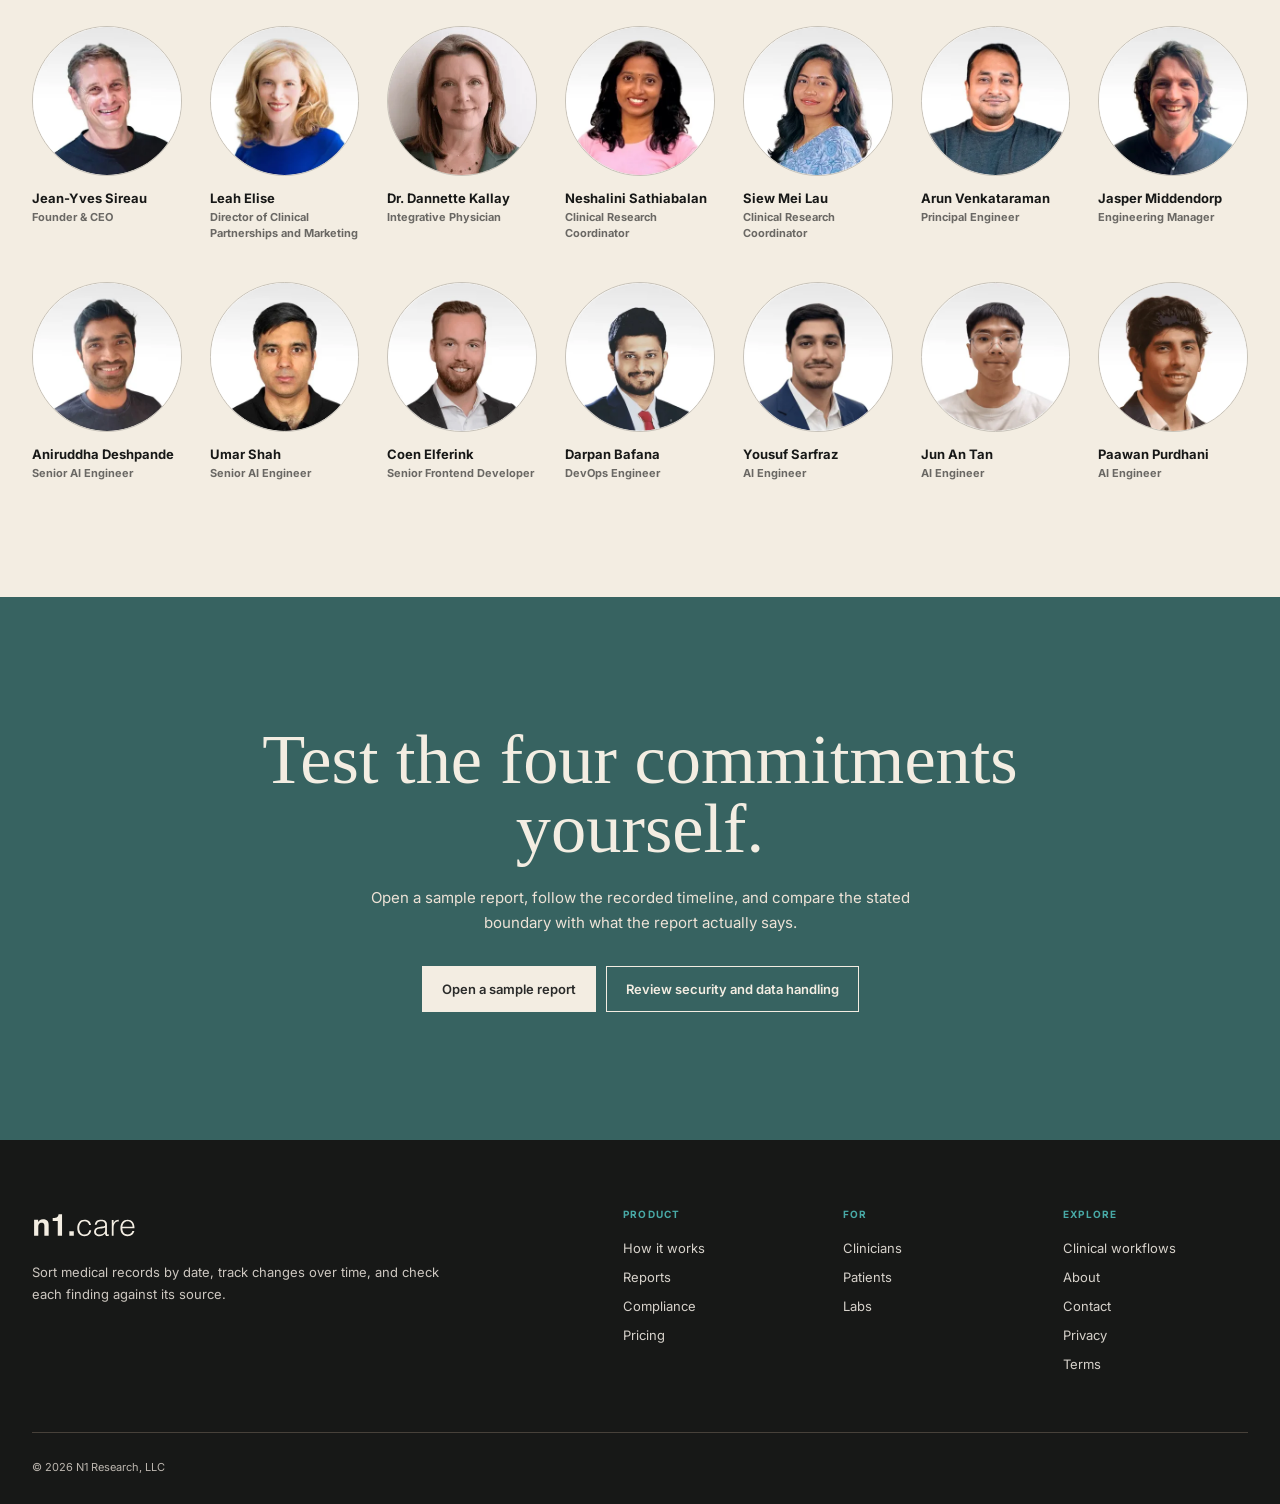
==== commit 893637d1: "Remove redundant 'available/recorded/reported' words - 'available context' → just 'context' - 'where" ====
--- a/about.html
+++ b/about.html
@@ -84,7 +84,7 @@
 <article class="principle-commitment">
 <span>03</span>
 <h3>Time stays visible</h3>
-<dl><div><dt>Why</dt><dd>A latest result can hide the direction and timing of change.</dd></div><div><dt>In n1</dt><dd>Dates stay with values so change can be checked with available context.</dd></div></dl>
+<dl><div><dt>Why</dt><dd>A latest result can hide the direction and timing of change.</dd></div><div><dt>In n1</dt><dd>Dates stay with values so you can check change with context.</dd></div></dl>
 <a class="text-link" href="LHR_demo-1.html">Open the health-over-time example →</a>
 </article>
 <article class="principle-commitment">
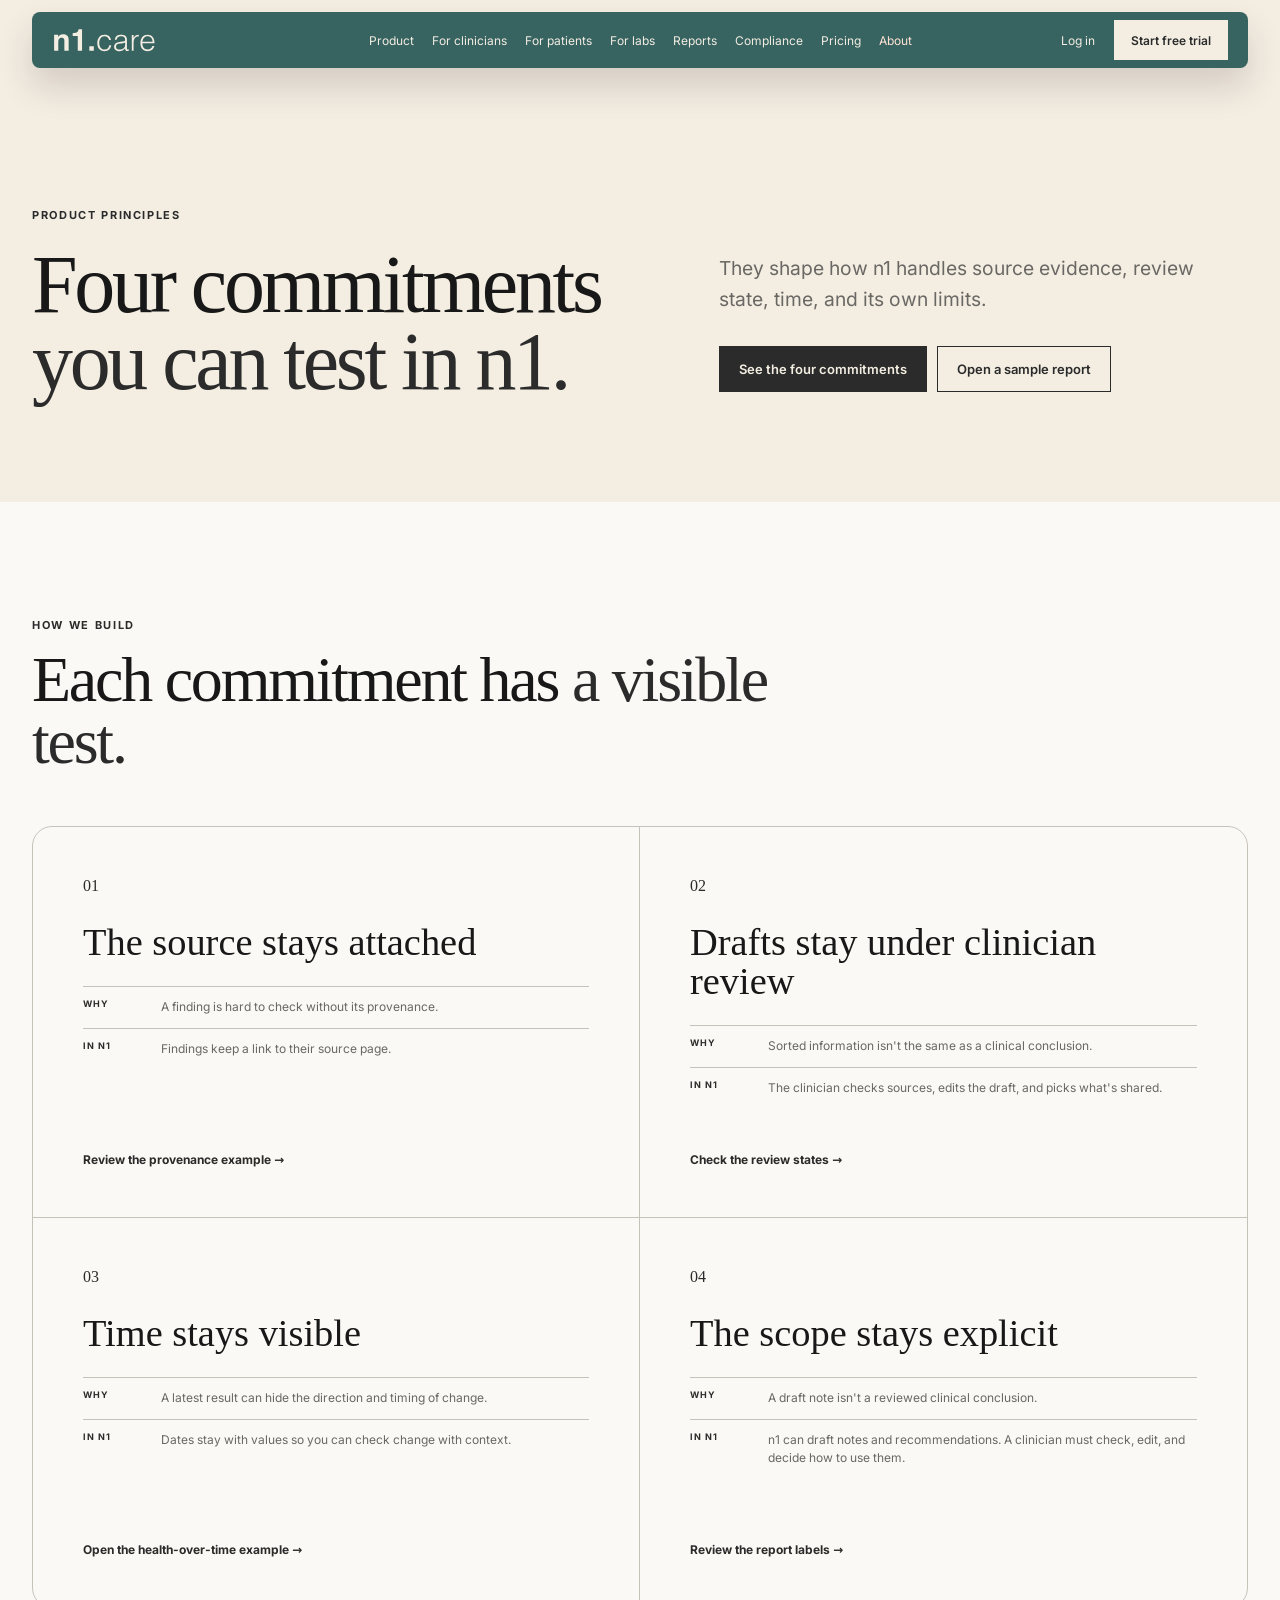
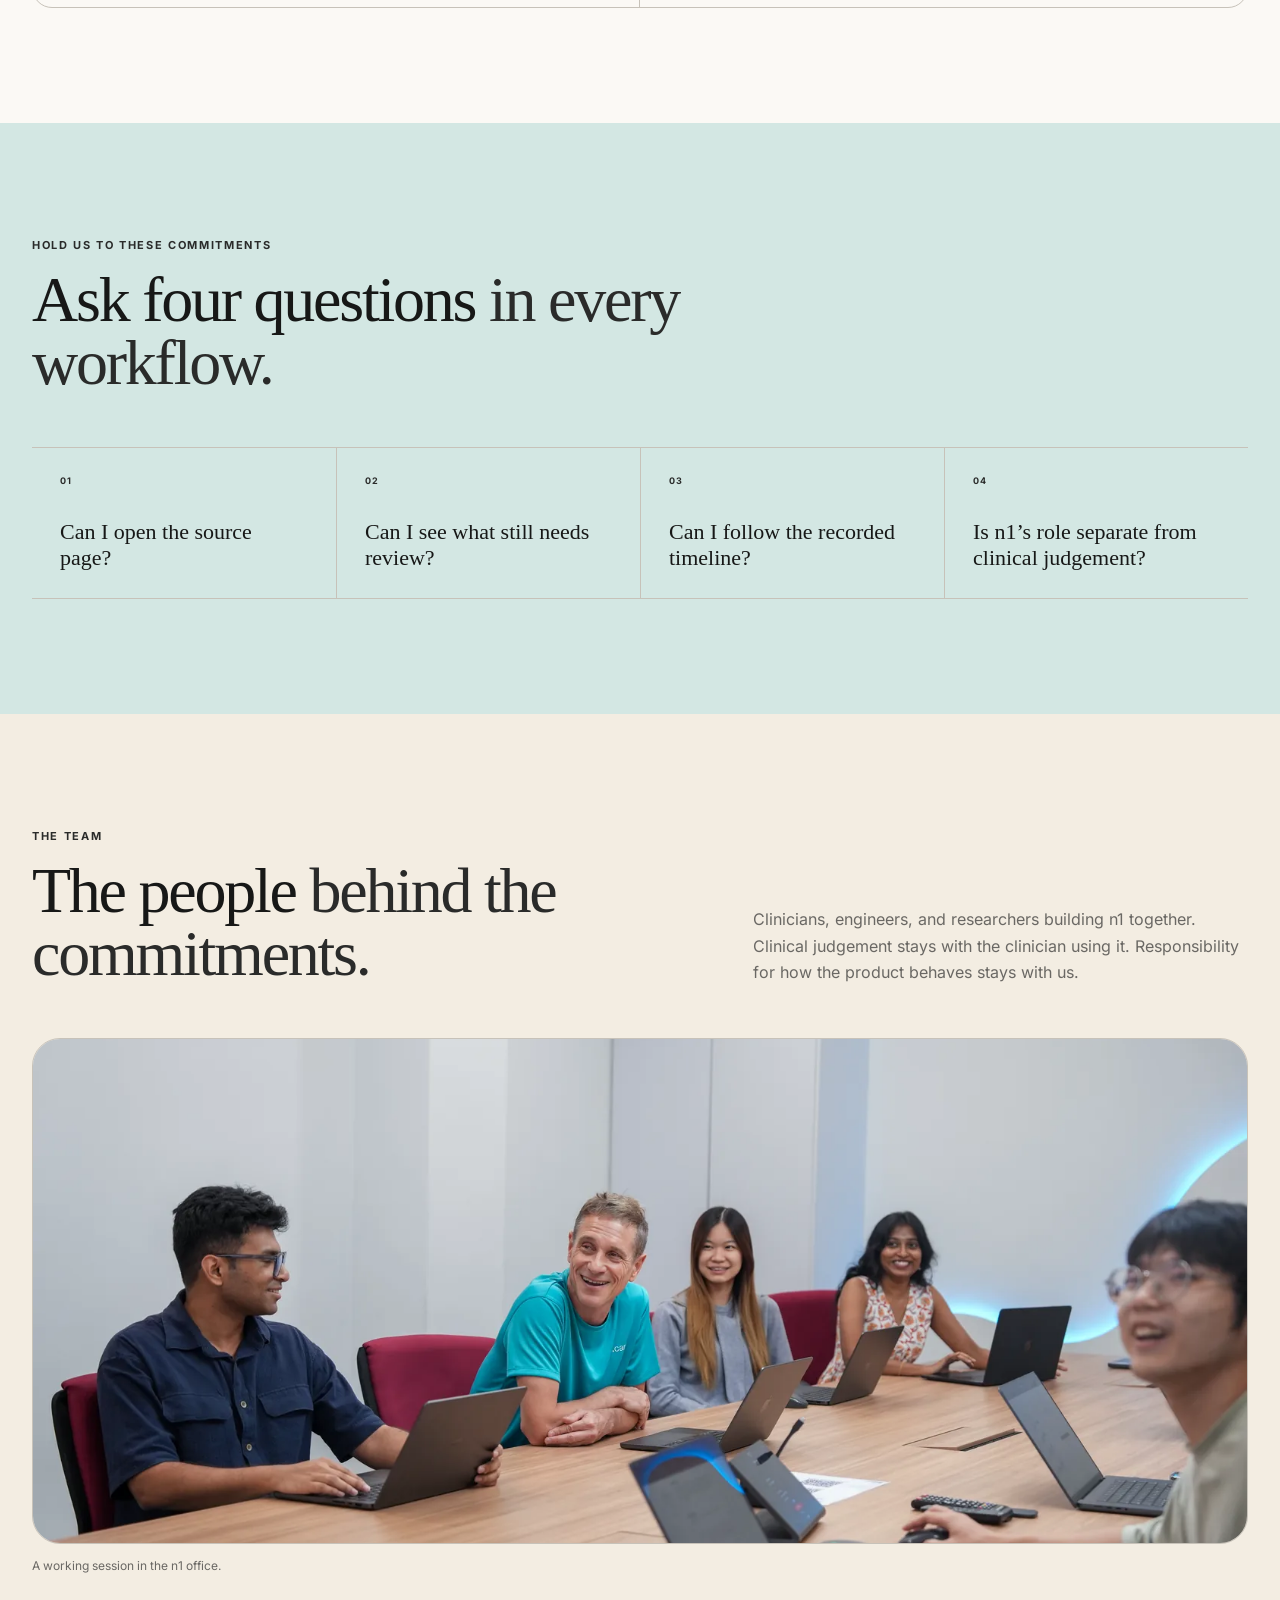
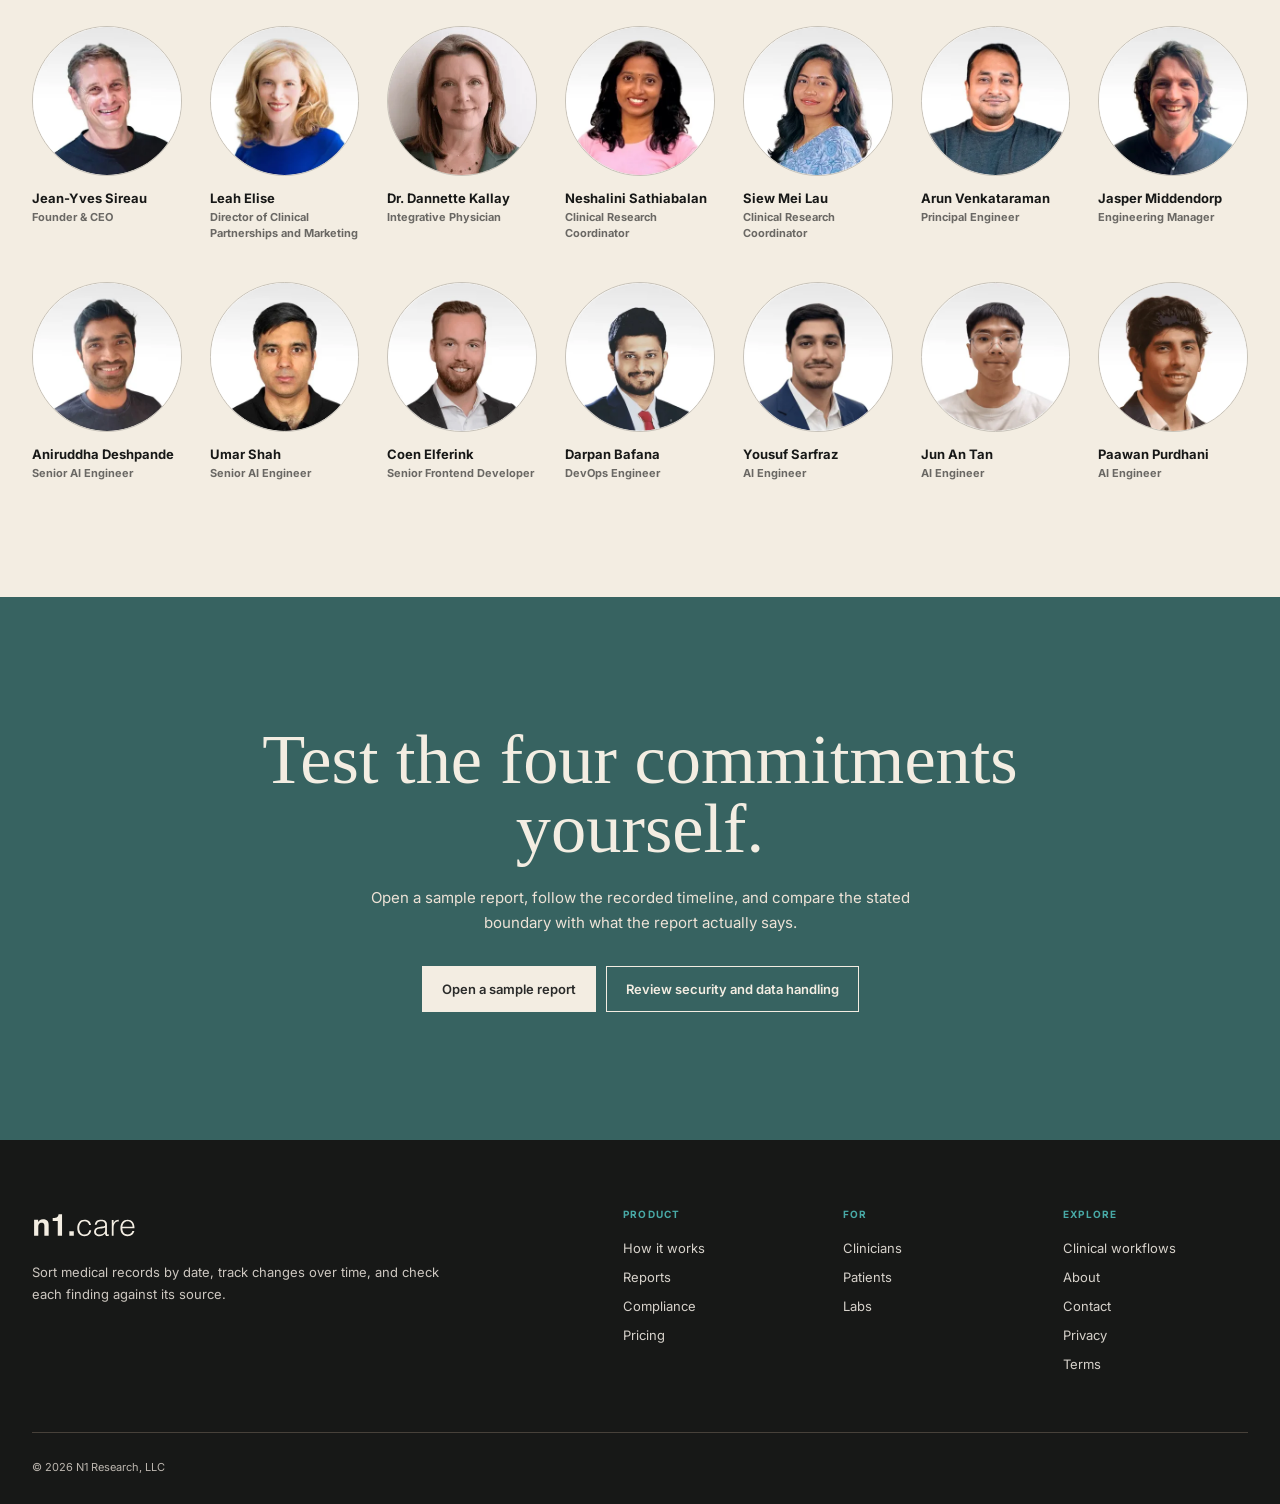
==== commit f07b35ac: "Simplify clinical boundary text on compliance page 'organises recorded information' → 'sorts data' '" ====
--- a/about.html
+++ b/about.html
@@ -79,7 +79,7 @@
 <span>02</span>
 <h3>Drafts stay under clinician review</h3>
 <dl><div><dt>Why</dt><dd>Sorted information isn't the same as a clinical conclusion.</dd></div><div><dt>In n1</dt><dd>The clinician checks sources, edits the draft, and picks what's shared.</dd></div></dl>
-<a class="text-link" href="compliance.html#report-review">Inspect the review states →</a>
+<a class="text-link" href="compliance.html#report-review">Check the review states →</a>
 </article>
 <article class="principle-commitment">
 <span>03</span>
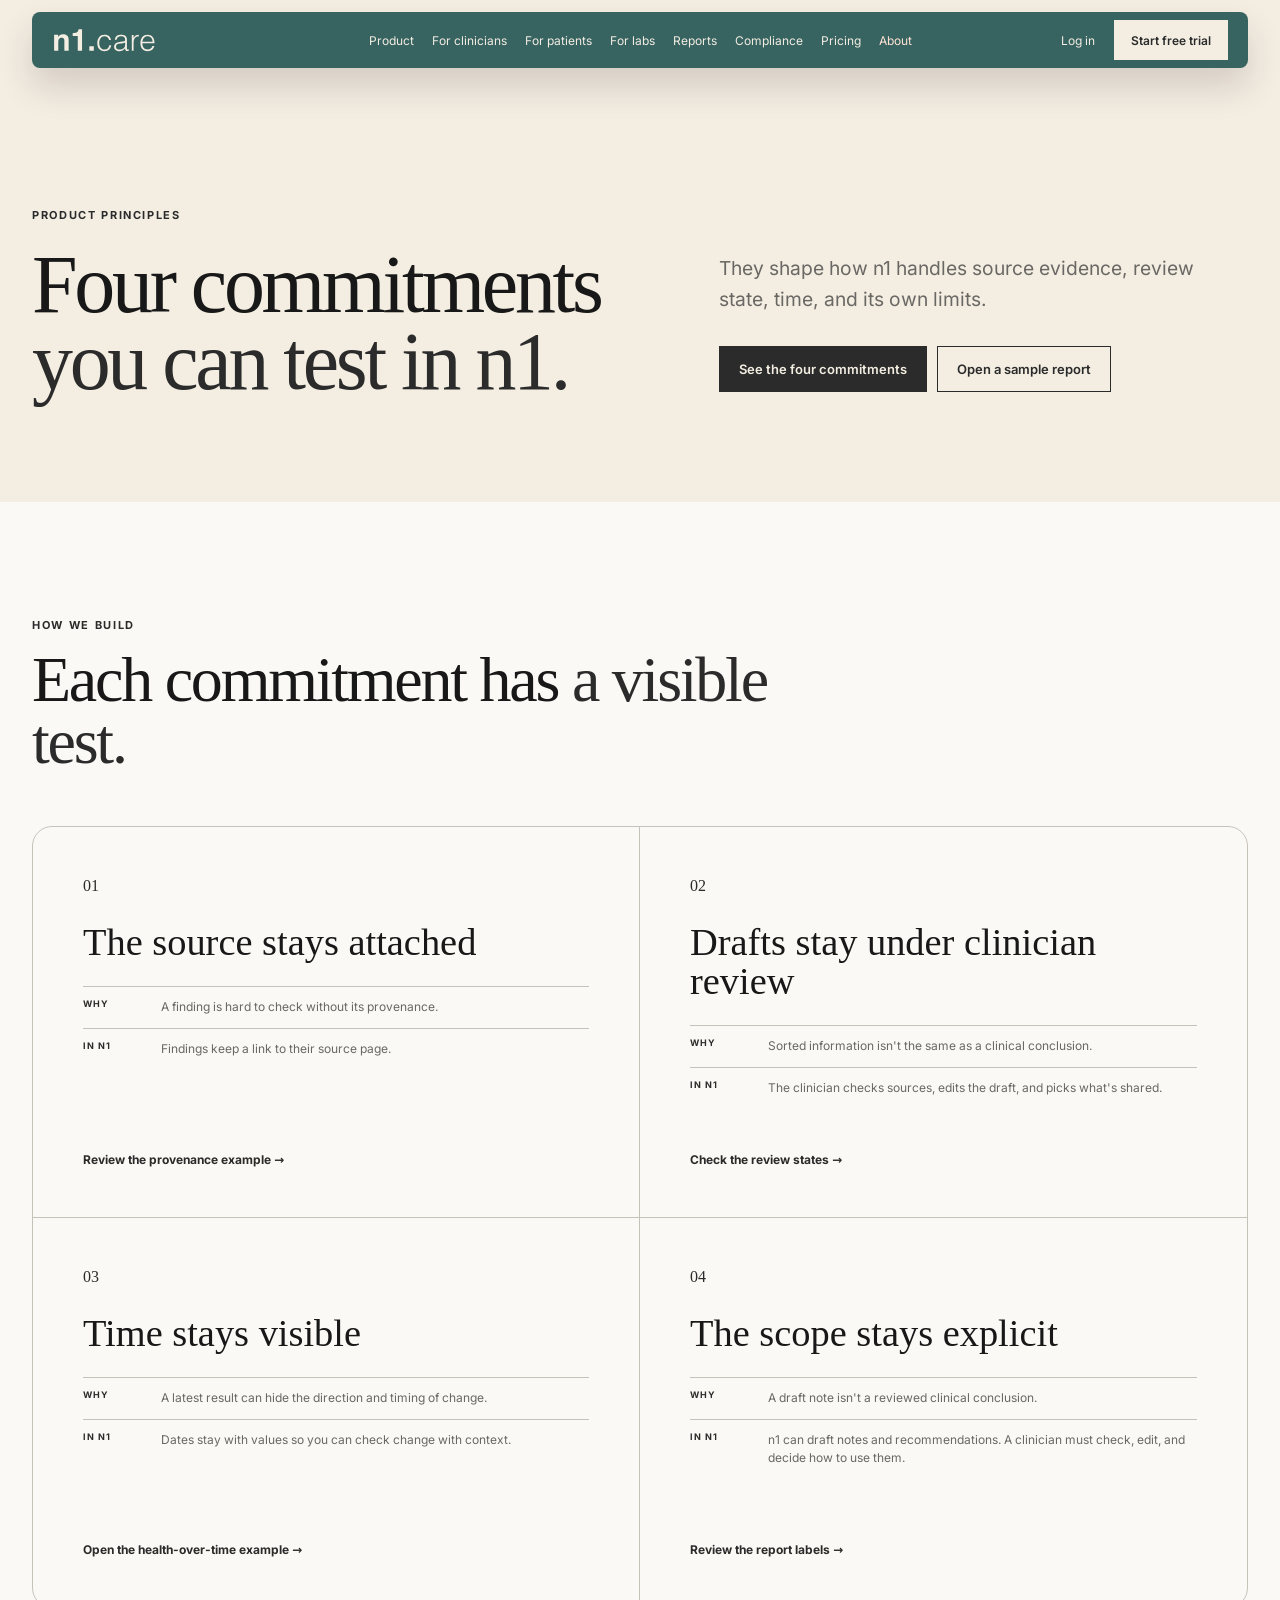
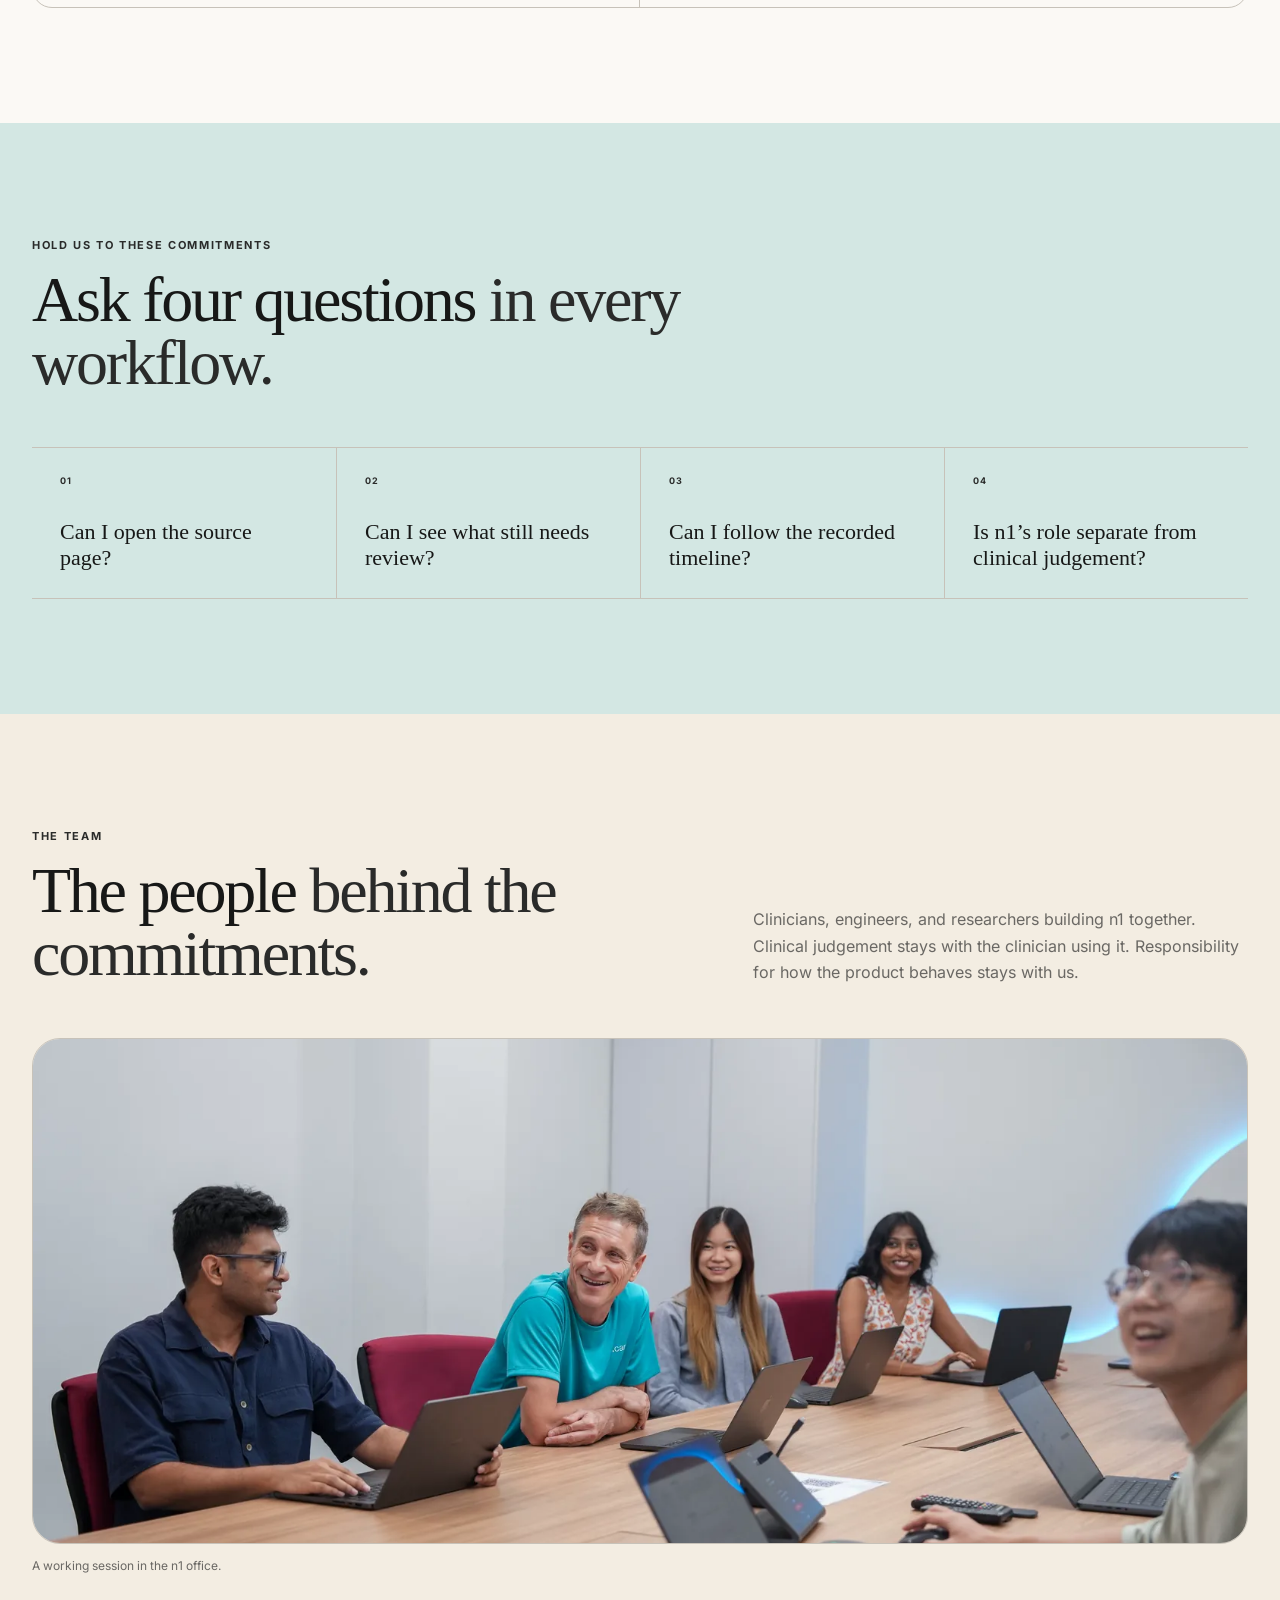
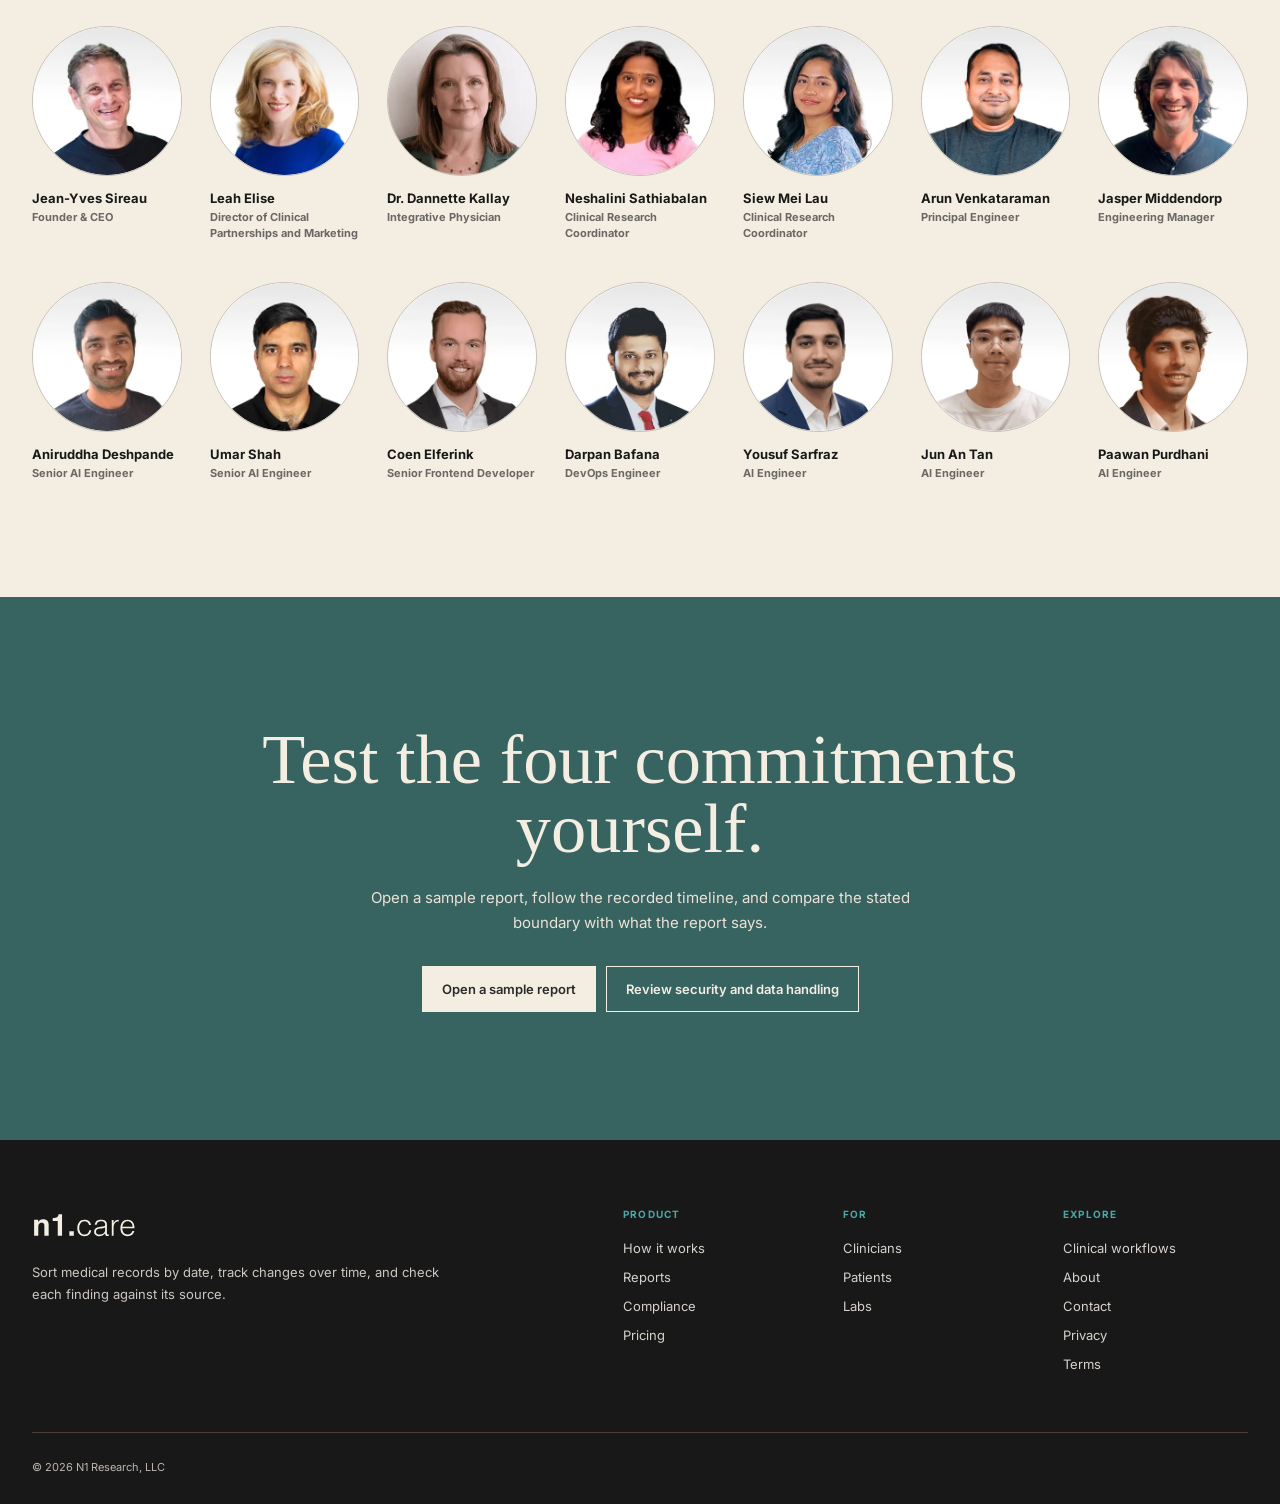
==== commit 8ee71d4e: "Remove redundant 'actually' on about page 'what the report actually says' → 'what the report says'  " ====
--- a/about.html
+++ b/about.html
@@ -137,7 +137,7 @@
 <section class="page-close">
 <div class="shell">
 <h2>Test the four commitments yourself.</h2>
-<p>Open a sample report, follow the recorded timeline, and compare the stated boundary with what the report actually says.</p>
+<p>Open a sample report, follow the recorded timeline, and compare the stated boundary with what the report says.</p>
 <div class="page-actions">
 <a class="button" href="Health_summary_demo-1.html">Open a sample report</a>
 <a class="button secondary" href="compliance.html">Review security and data handling</a>
